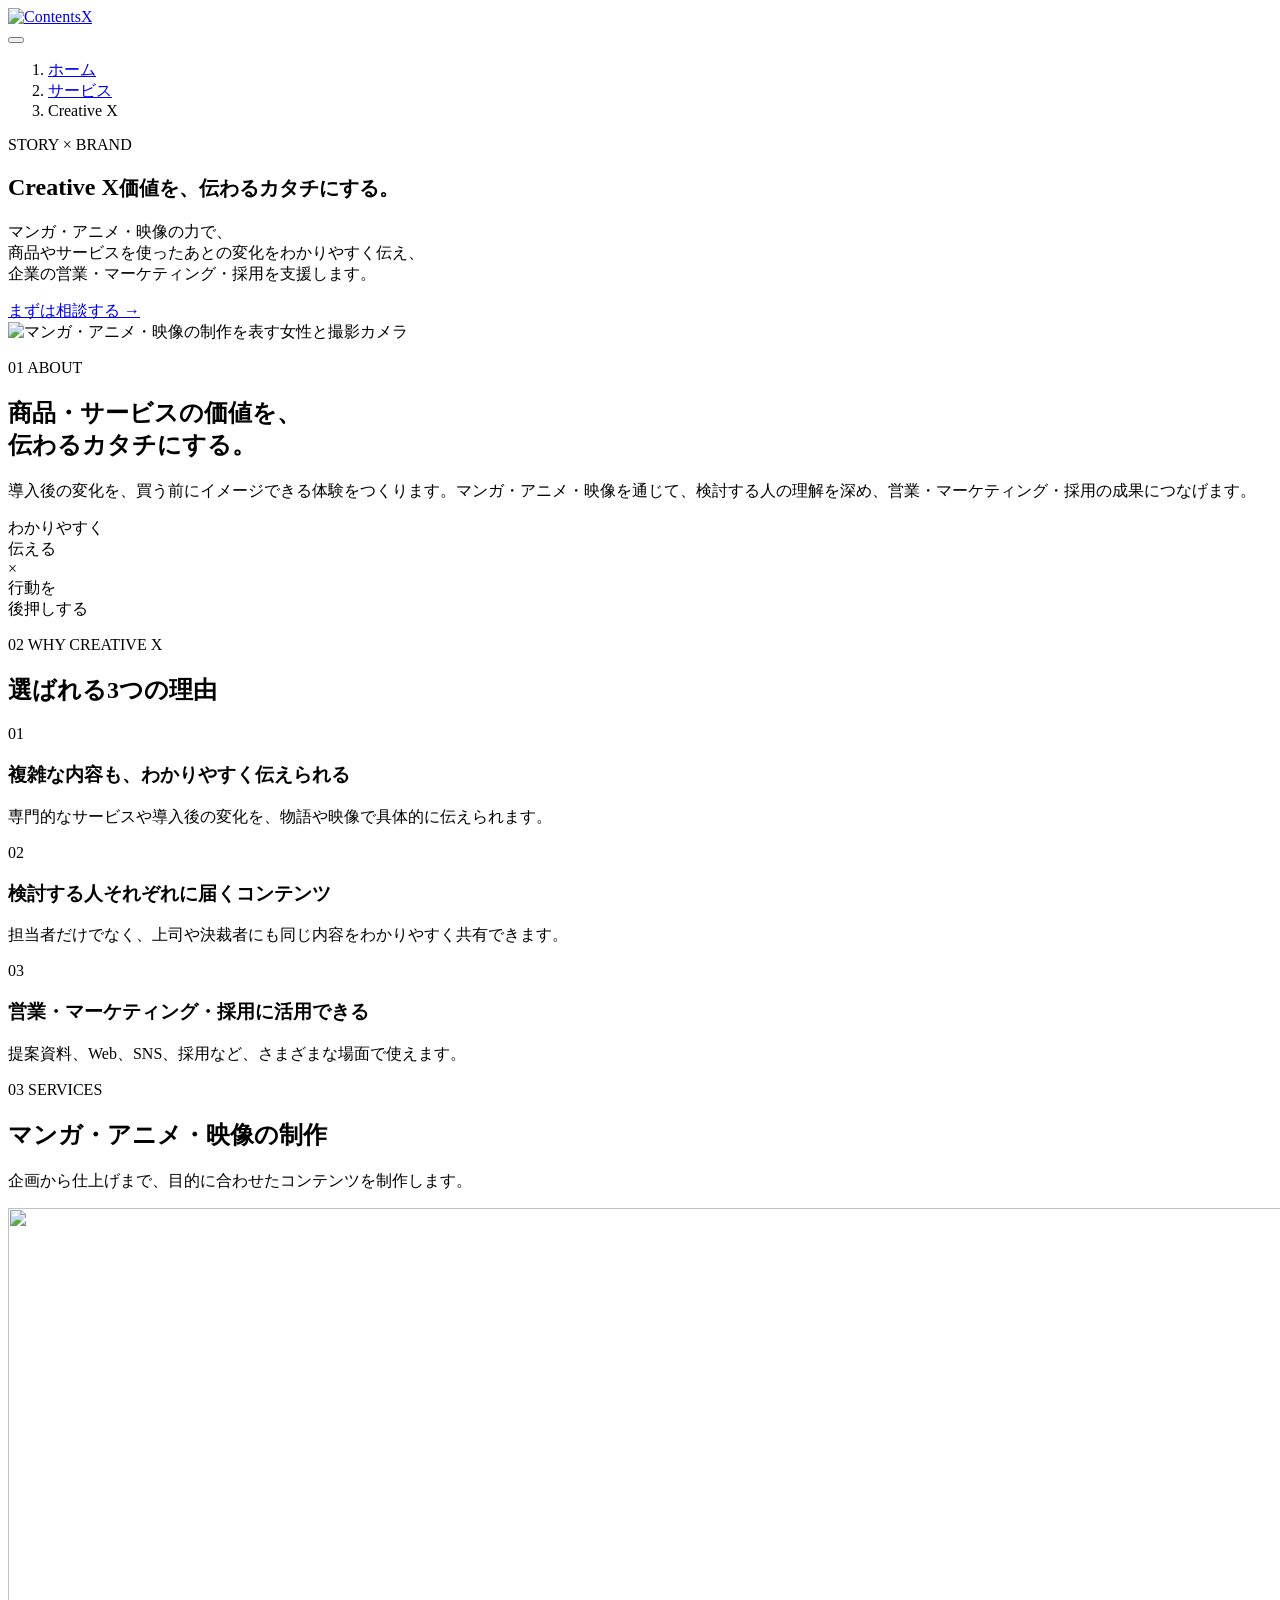
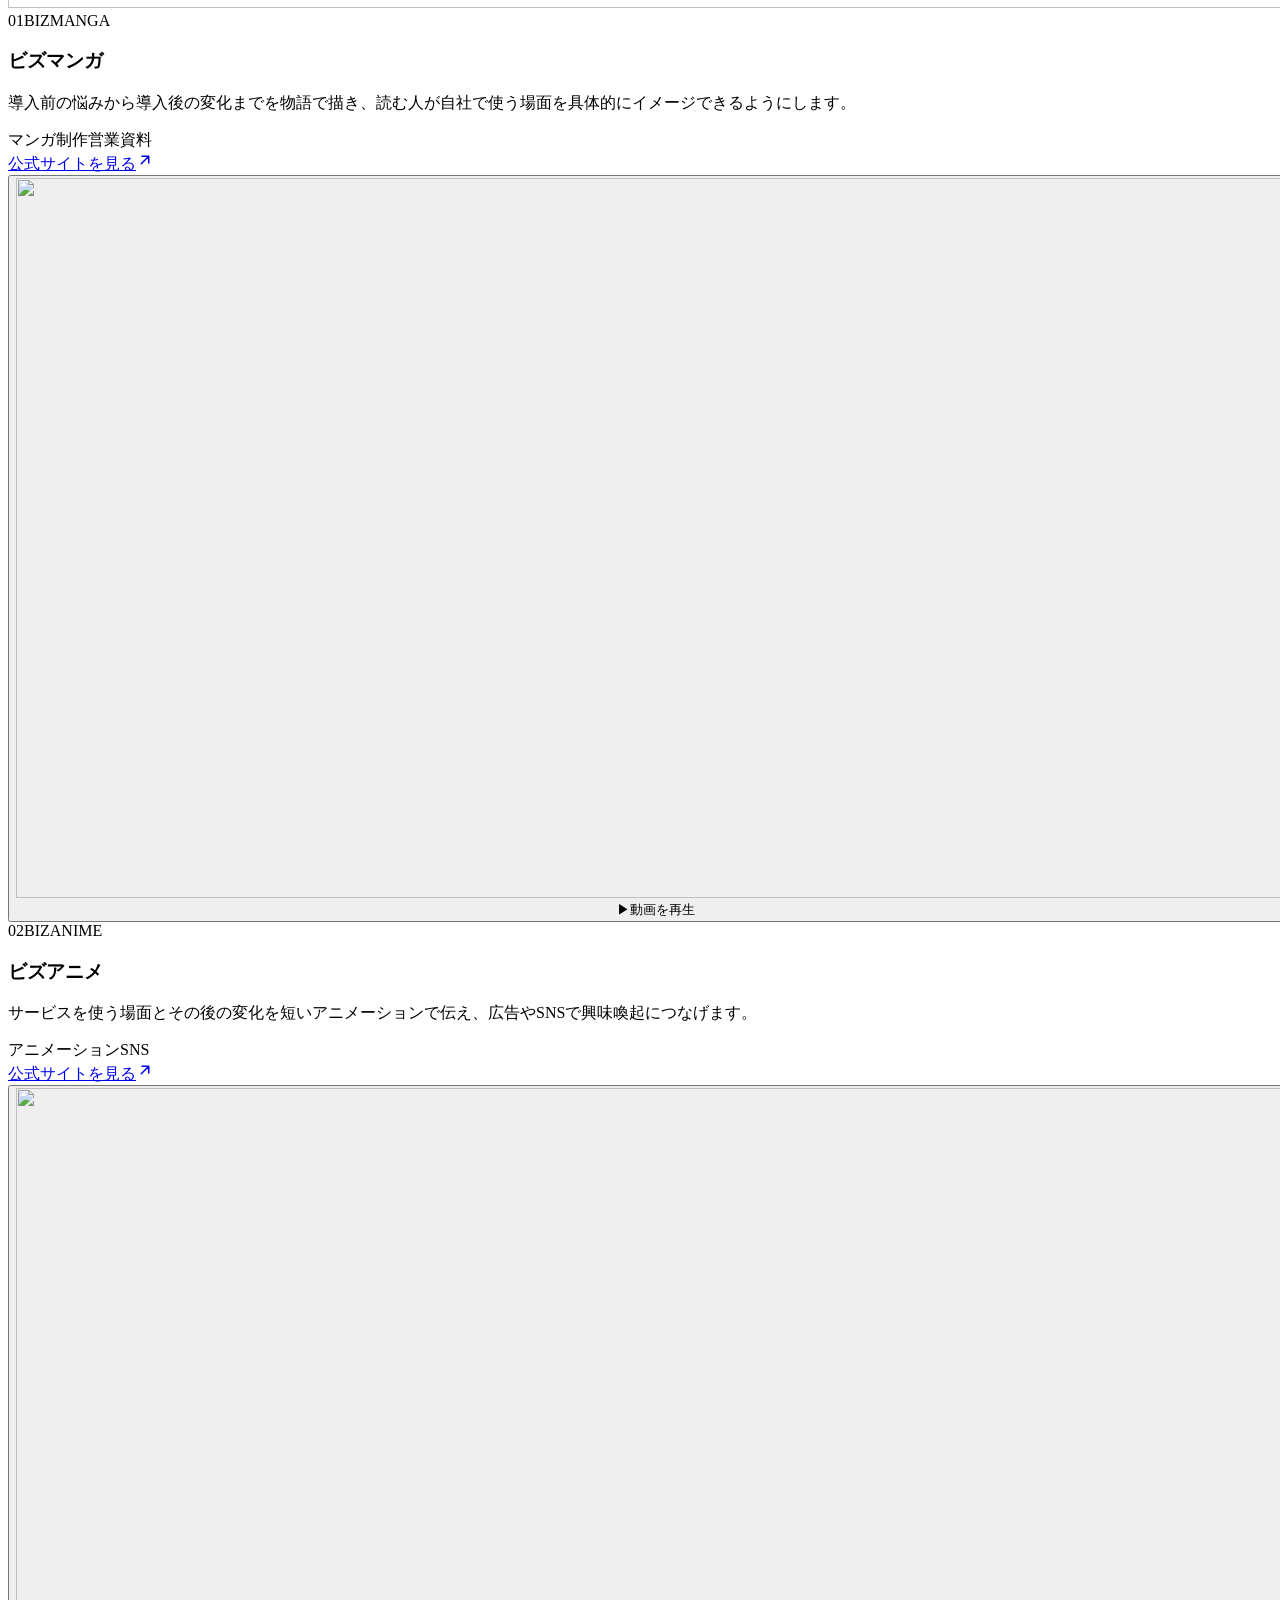
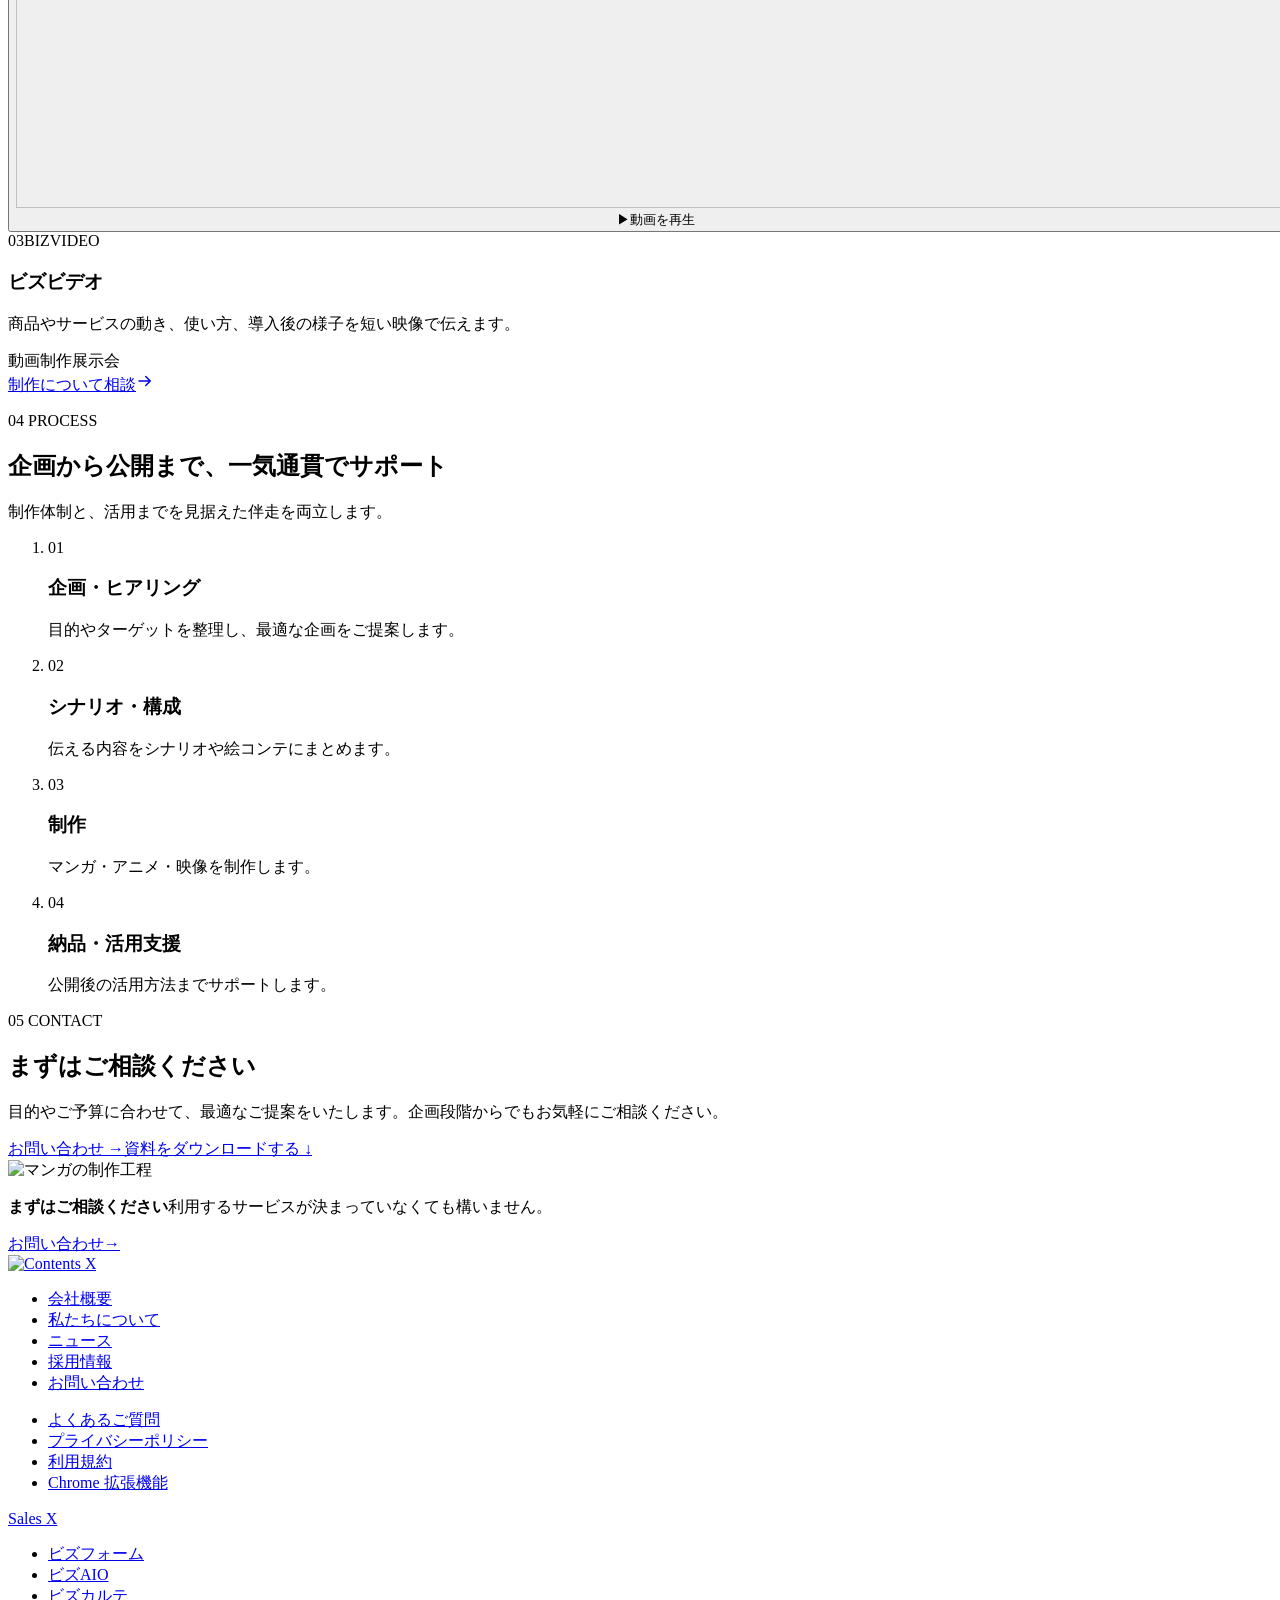
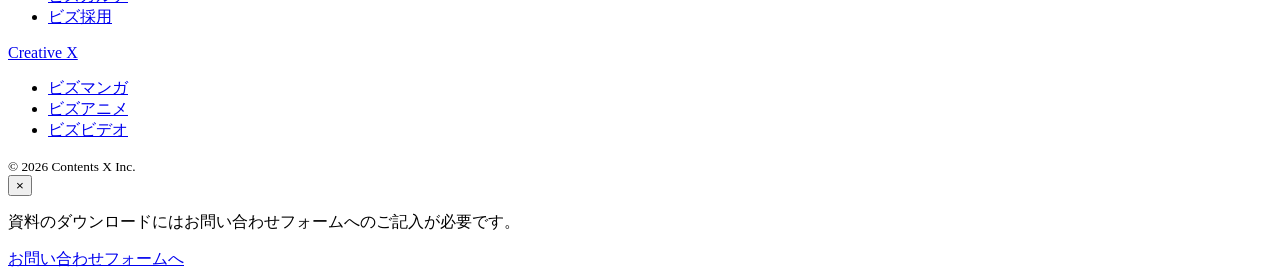
==== services/creative-x/index.html @ f7763008 "feat: トップのヒーロー動画・Creative X のマンガ・サービスページの動画を WordPress の枠から選べるようにする - トップのヒーロー（js/home-hero.js）: 「サイ" ====
<!DOCTYPE html>
<!-- Generated by tools/build-services.py; edit data/services.json -->
<html lang="ja">
<head>
  <meta charset="UTF-8">
  <meta name="viewport" content="width=device-width, initial-scale=1.0">
  <meta name="referrer" content="strict-origin-when-cross-origin">
  <meta http-equiv="Content-Security-Policy" content="default-src 'self' https: data: blob:; script-src 'self' 'unsafe-inline' https://www.googletagmanager.com https://*.clarity.ms; style-src 'self' 'unsafe-inline' https://fonts.googleapis.com https://fonts.gstatic.com; img-src 'self' https: data:; font-src 'self' https://fonts.gstatic.com data:; connect-src 'self' https:; frame-src https:; media-src 'self' https://cms.contentsx.jp; object-src 'none'; base-uri 'self'">
  <script async src="https://www.googletagmanager.com/gtag/js?id=G-B000C4JCCX"></script>
  <script>
    window.dataLayer = window.dataLayer || [];
    function gtag(){dataLayer.push(arguments);}
    gtag('js', new Date());
    gtag('config', 'G-B000C4JCCX');
    gtag('config', 'AW-18108125426');
  </script>
  <script>
    (function(c,l,a,r,i,t,y){c[a]=c[a]||function(){(c[a].q=c[a].q||[]).push(arguments)};t=l.createElement(r);t.async=1;t.src="https://www.clarity.ms/tag/"+i;y=l.getElementsByTagName(r)[0];y.parentNode.insertBefore(t,y);})(window, document, "clarity", "script", "wd1694xs70");
  </script>
  <base href="/">
  <title>Creative X｜Contents X</title>
  <meta name="description" content="Creative X。マンガ・アニメ・映像で、商品やサービスの価値を伝えます。">
  <link rel="canonical" href="https://contentsx.jp/services/creative-x/">
  <meta property="og:type" content="website">
  <meta property="og:site_name" content="ContentsX">
  <meta property="og:locale" content="ja_JP">
  <meta property="og:title" content="Creative X｜Contents X">
  <meta property="og:description" content="Creative X。マンガ・アニメ・映像で、商品やサービスの価値を伝えます。">
  <meta property="og:url" content="https://contentsx.jp/services/creative-x/">
  <meta property="og:image" content="https://contentsx.jp/material/images/og/og-index.webp">
  <meta name="twitter:card" content="summary_large_image">
  <link rel="preconnect" href="https://fonts.googleapis.com">
  <link rel="preconnect" href="https://fonts.gstatic.com" crossorigin>
  <link href="https://fonts.googleapis.com/css2?family=Inter:wght@500;600;700;800&family=Noto+Sans+JP:wght@400;500;700;900&display=swap" rel="stylesheet">
  <link rel="stylesheet" href="/css/style.css">
  <link rel="stylesheet" href="/css/brand-system-2026.css">
  <link rel="stylesheet" href="/css/web-system-tokens.css">
  <link rel="stylesheet" href="/css/web-system.css">
  <link rel="stylesheet" href="/css/feature-card.css">
  <link rel="stylesheet" href="/css/service-landing-2026.css">
  <link rel="stylesheet" href="/css/service-directory-2026.css">
  <link rel="stylesheet" href="/css/dl-modal.css">
  <script type="application/ld+json">{"@context":"https://schema.org","@type":"BreadcrumbList","itemListElement":[{"@type":"ListItem","position":1,"name":"ホーム","item":"https://contentsx.jp/"},{"@type":"ListItem","position":2,"name":"サービス","item":"https://contentsx.jp/services/"},{"@type":"ListItem","position":3,"name":"Creative X","item":"https://contentsx.jp/services/creative-x/"}]}</script>
  <link rel="stylesheet" href="/css/site-footer.css">
</head>
<body class="cxs-services" data-theme="neutral">
<header class="header" id="header">
    <div class="header-inner">
      <a href="./" class="logo">
        <img width="1022" height="192" src="/material/images/logo/ContentsX.webp" alt="ContentsX" class="logo-img">
      </a>
      <nav class="nav" id="nav"><!-- nav.js が生成 --></nav>
      <div class="header-right">
        <!-- 言語ボタンは nav.js が自動生成 -->
        <button class="hamburger" id="hamburger" aria-label="メニュー">
          <span></span><span></span><span></span>
        </button>
      </div>
    </div>
  </header>
<main class="cxs-page" id="main">
<div class="cxg cxg--creative">
  <section class="cxg-hero" aria-labelledby="cxg-title">
    <div class="cxs-container">
      <nav class="cxs-breadcrumbs" aria-label="パンくずリスト"><ol><li><a href="/">ホーム</a></li><li><a href="/services/">サービス</a></li><li aria-current="page">Creative X</li></ol></nav>
      <div class="cxg-hero__inner">
        <div class="cxg-hero__copy"><p class="cxg-kicker">STORY × BRAND</p><h1 id="cxg-title"><span>Creative X</span><small>価値を、伝わるカタチにする。</small></h1><p>マンガ・アニメ・映像の力で、<br>商品やサービスを使ったあとの変化をわかりやすく伝え、<br>企業の営業・マーケティング・採用を支援します。</p><a class="cxg-button" href="/contact">まずは相談する <span aria-hidden="true">→</span></a></div>
        <div class="cxg-hero__image cxg-hero__image--creative"><img src="/material/service-2026/creative-hero-v2.webp" alt="マンガ・アニメ・映像の制作を表す女性と撮影カメラ" width="1536" height="1024" fetchpriority="high"></div>
      </div>
    </div>
  </section>
  <section class="cxg-section cxg-about" aria-labelledby="cxg-about">
    <div class="cxs-container cxg-about__grid"><div><p class="cxg-index">01 <span>ABOUT</span></p><h2 id="cxg-about">商品・サービスの価値を、<br>伝わるカタチにする。</h2><p>導入後の変化を、買う前にイメージできる体験をつくります。マンガ・アニメ・映像を通じて、検討する人の理解を深め、営業・マーケティング・採用の成果につなげます。</p></div><div class="cxg-about__diagram"><div>わかりやすく<br>伝える</div><span aria-hidden="true">×</span><div>行動を<br>後押しする</div></div></div>
  </section>
  <section class="cxg-section cxg-section--tint" aria-labelledby="cxg-reasons">
    <div class="cxs-container"><p class="cxg-index">02 <span>WHY CREATIVE X</span></p><h2 id="cxg-reasons">選ばれる3つの理由</h2><div class="cxg-reasons"><article><span aria-hidden="true">01</span><h3>複雑な内容も、わかりやすく伝えられる</h3><p>専門的なサービスや導入後の変化を、物語や映像で具体的に伝えられます。</p></article><article><span aria-hidden="true">02</span><h3>検討する人それぞれに届くコンテンツ</h3><p>担当者だけでなく、上司や決裁者にも同じ内容をわかりやすく共有できます。</p></article><article><span aria-hidden="true">03</span><h3>営業・マーケティング・採用に活用できる</h3><p>提案資料、Web、SNS、採用など、さまざまな場面で使えます。</p></article></div></div>
  </section>
  <section class="cxg-section" aria-labelledby="cxg-three"><div class="cxs-container"><p class="cxg-index">03 <span>SERVICES</span></p><div class="cxg-heading"><h2 id="cxg-three">マンガ・アニメ・映像の制作</h2><p>企画から仕上げまで、目的に合わせたコンテンツを制作します。</p></div><div class="cxg-overview-grid cxg-overview-grid--three"><article class="cx-feature-card cx-feature-card--wide cx-feature-card--creative cx-ui-card cxg-service-card cxg-service-card--bizmanga">
  <div class="cx-feature-card__media"><img src="/material/service-2026/manga-justice-cover.webp" alt="" width="1407" height="2000" loading="lazy"><span class="cx-feature-card__no" aria-hidden="true"><span class="cx-feature-card__num">01</span><span class="cx-feature-card__label">BIZMANGA</span></span></div>
  <div class="cx-feature-card__body">
    <div class="cx-feature-card__row"><div class="cx-feature-card__text"><h3 class="cx-feature-card__title">ビズマンガ</h3><p class="cx-feature-card__desc">導入前の悩みから導入後の変化までを物語で描き、読む人が自社で使う場面を具体的にイメージできるようにします。</p></div></div>
    <div class="cx-feature-card__types"><span>マンガ制作</span><span>営業資料</span></div>
    <a class="cx-feature-card__more" href="https://bizmanga.contentsx.jp/"><span>公式サイトを見る</span><svg viewBox="0 0 24 24" width="18" height="18" aria-hidden="true" focusable="false"><path d="M7 17L17 7M8 7h9v9" fill="none" stroke="currentColor" stroke-width="2" stroke-linecap="round" stroke-linejoin="round"/></svg></a>
  </div>
</article>
<article class="cx-feature-card cx-feature-card--wide cx-feature-card--creative cx-ui-card cxg-service-card cxg-service-card--bizanime">
  <div class="cx-feature-card__media"><button class="cxg-video-play" type="button" data-wp-slot="cx-services-bizanime" data-wp-label="ビズアニメ制作事例" data-video-src="/material/service-2026/bizanime-ieye.mp4" data-caption-src="/material/service-2026/bizanime-ieye.ja.vtt" aria-label="ビズアニメ制作事例「I eye」を音声付きで再生"><img src="/material/service-2026/bizanime-ieye.jpg" alt="" width="1280" height="720" loading="lazy"><span class="cxg-video-play__icon" aria-hidden="true">▶</span><span class="cxg-video-play__caption" aria-hidden="true">動画を再生</span></button><span class="cx-feature-card__no" aria-hidden="true"><span class="cx-feature-card__num">02</span><span class="cx-feature-card__label">BIZANIME</span></span></div>
  <div class="cx-feature-card__body">
    <div class="cx-feature-card__row"><div class="cx-feature-card__text"><h3 class="cx-feature-card__title">ビズアニメ</h3><p class="cx-feature-card__desc">サービスを使う場面とその後の変化を短いアニメーションで伝え、広告やSNSで興味喚起につなげます。</p></div></div>
    <div class="cx-feature-card__types"><span>アニメーション</span><span>SNS</span></div>
    <a class="cx-feature-card__more" href="https://bizmanga.contentsx.jp/bizanime"><span>公式サイトを見る</span><svg viewBox="0 0 24 24" width="18" height="18" aria-hidden="true" focusable="false"><path d="M7 17L17 7M8 7h9v9" fill="none" stroke="currentColor" stroke-width="2" stroke-linecap="round" stroke-linejoin="round"/></svg></a>
  </div>
</article>
<article class="cx-feature-card cx-feature-card--wide cx-feature-card--creative cx-ui-card cxg-service-card cxg-service-card--bizvideo">
  <div class="cx-feature-card__media"><button class="cxg-video-play" type="button" data-wp-slot="cx-services-bizvideo" data-wp-label="ビズビデオ制作事例" data-video-src="/material/service-2026/bizvideo-memory-town.mp4" data-caption-src="/material/service-2026/bizvideo-memory-town.ja.vtt" aria-label="ビズビデオ制作事例「私を置いて、記憶だけ残った街」を音声付きで再生"><img src="/material/service-2026/bizvideo-memory-town.jpg" alt="" width="1280" height="720" loading="lazy"><span class="cxg-video-play__icon" aria-hidden="true">▶</span><span class="cxg-video-play__caption" aria-hidden="true">動画を再生</span></button><span class="cx-feature-card__no" aria-hidden="true"><span class="cx-feature-card__num">03</span><span class="cx-feature-card__label">BIZVIDEO</span></span></div>
  <div class="cx-feature-card__body">
    <div class="cx-feature-card__row"><div class="cx-feature-card__text"><h3 class="cx-feature-card__title">ビズビデオ</h3><p class="cx-feature-card__desc">商品やサービスの動き、使い方、導入後の様子を短い映像で伝えます。</p></div></div>
    <div class="cx-feature-card__types"><span>動画制作</span><span>展示会</span></div>
    <a class="cx-feature-card__more" href="/contact"><span>制作について相談</span><svg viewBox="0 0 24 24" width="18" height="18" aria-hidden="true" focusable="false"><path d="M4 12h15M13 6l6 6-6 6" fill="none" stroke="currentColor" stroke-width="2" stroke-linecap="round" stroke-linejoin="round"/></svg></a>
  </div>
</article></div></div></section>
  <section class="cxg-section cxg-section--tint" aria-labelledby="cxg-flow"><div class="cxs-container"><p class="cxg-index">04 <span>PROCESS</span></p><div class="cxg-heading"><h2 id="cxg-flow">企画から公開まで、一気通貫でサポート</h2><p>制作体制と、活用までを見据えた伴走を両立します。</p></div><ol class="cxg-process"><li><span>01</span><h3>企画・ヒアリング</h3><p>目的やターゲットを整理し、最適な企画をご提案します。</p></li><li><span>02</span><h3>シナリオ・構成</h3><p>伝える内容をシナリオや絵コンテにまとめます。</p></li><li><span>03</span><h3>制作</h3><p>マンガ・アニメ・映像を制作します。</p></li><li><span>04</span><h3>納品・活用支援</h3><p>公開後の活用方法までサポートします。</p></li></ol></div></section>
  <section class="cxg-section cxg-contact" data-cx-page-cta aria-labelledby="cxg-contact"><div class="cxs-container cxg-contact__inner"><div><p class="cxg-index">05 <span>CONTACT</span></p><h2 id="cxg-contact">まずはご相談ください</h2><p>目的やご予算に合わせて、最適なご提案をいたします。企画段階からでもお気軽にご相談ください。</p><div class="cxg-contact__actions"><a class="cxg-button" href="/contact">お問い合わせ <span aria-hidden="true">→</span></a><a class="cxg-button cxg-button--outline js-dl-trigger" href="/contact">資料をダウンロードする <span aria-hidden="true">↓</span></a></div></div><img src="/material/service-2026/creative-process.jpg" alt="マンガの制作工程" width="1944" height="809" loading="lazy"></div></section>
</div>

</main>
<footer class="cx-footer">
    <div class="cx-footer__inner">
      <div class="cx-footer__contact">
        <p class="cx-footer__contact-text"><strong data-ja="まずはご相談ください" data-en="Let's talk">まずはご相談ください</strong><span data-ja="利用するサービスが決まっていなくても構いません。" data-en="You do not need to choose a service first.">利用するサービスが決まっていなくても構いません。</span></p>
        <a class="cx-footer__contact-link" href="/contact"><span data-ja="お問い合わせ" data-en="Contact us">お問い合わせ</span><span class="cx-footer__contact-arrow" aria-hidden="true">→</span></a>
      </div>
      <div class="cx-footer__main">
        <div class="cx-footer__brand">
          <a href="/" class="cx-footer__logo" aria-label="Contents X ホーム"><img src="/material/images/logo/ContentsX.webp" width="1022" height="192" alt="Contents X" loading="lazy" decoding="async"></a>
          <nav class="cx-footer__nav" aria-label="フッターナビゲーション">
            <ul class="cx-footer__links">
              <li><a href="/company" data-ja="会社概要" data-en="Company">会社概要</a></li>
              <li><a href="/about" data-ja="私たちについて" data-en="About Us">私たちについて</a></li>
              <li><a href="/news" data-ja="ニュース" data-en="News">ニュース</a></li>
              <li><a href="/recruit" data-ja="採用情報" data-en="Recruit">採用情報</a></li>
              <li><a href="/contact" data-ja="お問い合わせ" data-en="Contact">お問い合わせ</a></li>
            </ul>
            <ul class="cx-footer__links cx-footer__links--sub">
              <li><a href="/faq" data-ja="よくあるご質問" data-en="FAQ">よくあるご質問</a></li>
              <li><a href="/privacy" data-ja="プライバシーポリシー" data-en="Privacy Policy">プライバシーポリシー</a></li>
              <li><a href="/terms" data-ja="利用規約" data-en="Terms">利用規約</a></li>
              <li><a href="/extensions/" data-ja="Chrome 拡張機能" data-en="Chrome Extensions">Chrome 拡張機能</a></li>
            </ul>
          </nav>
        </div>
        <nav class="cx-footer__services" aria-label="サービス">
          <div class="cx-footer__group">
            <a href="/services/sales-x/" class="cx-footer__group-title">Sales X</a>
            <ul>
              <li><a href="https://bizform.contentsx.jp/" class="is-external" target="_blank" rel="noopener" data-ja="ビズフォーム" data-en="BizForm">ビズフォーム</a></li>
              <li><a href="/services/#bizaio" data-ja="ビズAIO" data-en="BizAIO">ビズAIO</a></li>
              <li><a href="/services/#bizkarte" data-ja="ビズカルテ" data-en="BizKarte">ビズカルテ</a></li>
              <li><a href="https://ichioshi.contentsx.jp/service.html" class="is-external" target="_blank" rel="noopener" data-ja="ビズ採用" data-en="BizRecruit">ビズ採用</a></li>
            </ul>
          </div>
          <div class="cx-footer__group">
            <a href="/services/creative-x/" class="cx-footer__group-title">Creative X</a>
            <ul>
              <li><a href="https://bizmanga.contentsx.jp/" class="is-external" target="_blank" rel="noopener" data-ja="ビズマンガ" data-en="BizManga">ビズマンガ</a></li>
              <li><a href="https://bizmanga.contentsx.jp/bizanime" class="is-external" target="_blank" rel="noopener" data-ja="ビズアニメ" data-en="BizAnime">ビズアニメ</a></li>
              <li><a href="/services/#bizvideo" data-ja="ビズビデオ" data-en="BizVideo">ビズビデオ</a></li>
            </ul>
          </div>
        </nav>
      </div>
      <small class="cx-footer__copy">&copy; 2026 Contents X Inc.</small>
    </div>
  </footer>
<div class="dl-modal-overlay" id="dlModal">
  <div class="dl-modal">
    <button class="dl-modal-close" id="dlModalClose" aria-label="閉じる">&times;</button>
    <p class="dl-modal-text">資料のダウンロードにはお問い合わせフォームへのご記入が必要です。</p>
    <a href="/contact" class="dl-modal-btn">お問い合わせフォームへ</a>
  </div>
</div>
<script src="/js/i18n.js" defer></script>
<script src="/js/nav.js" defer></script>
<script src="/js/tracking.js" defer></script>
<script src="/js/dl-modal.js" defer></script>
<script src="/js/wp-config.js" defer></script>
<script src="/js/service-media.js" defer></script>
<script src="/js/sitewide-motion.js" defer></script>
</body>
</html>
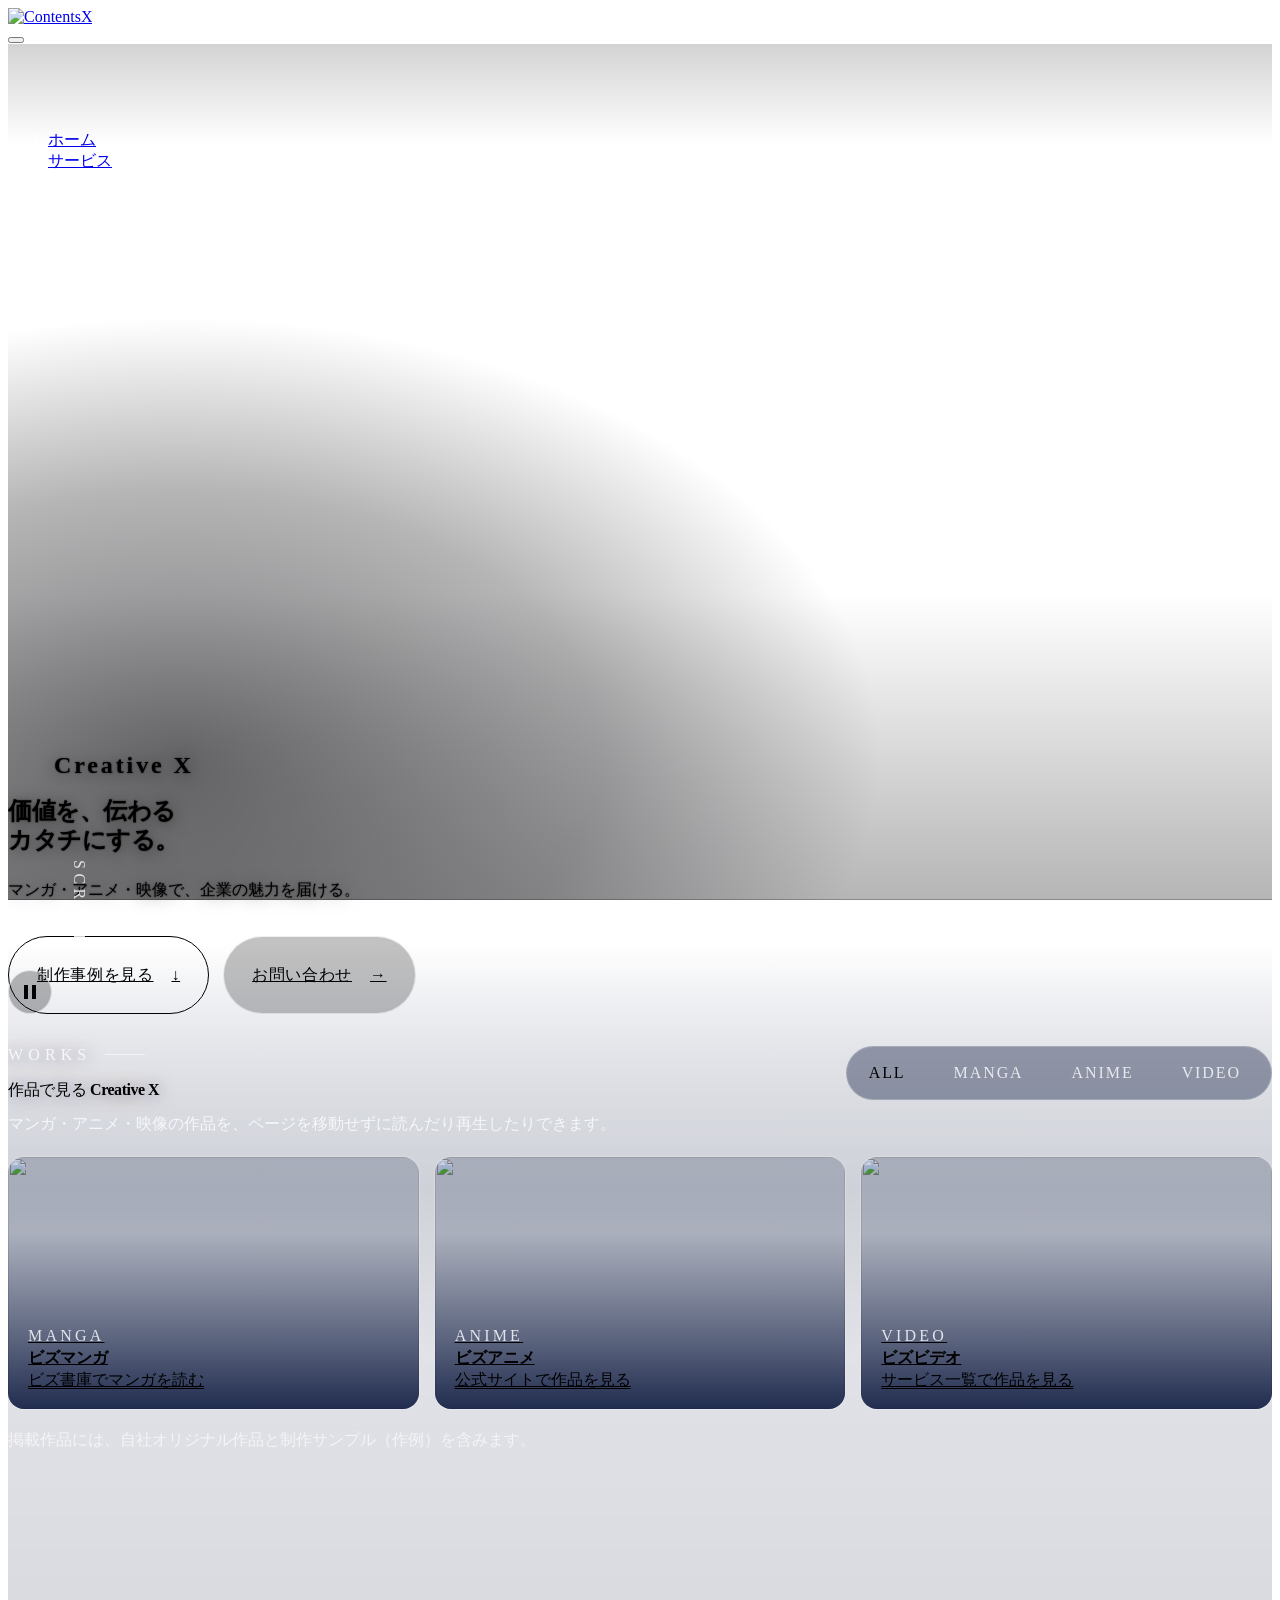
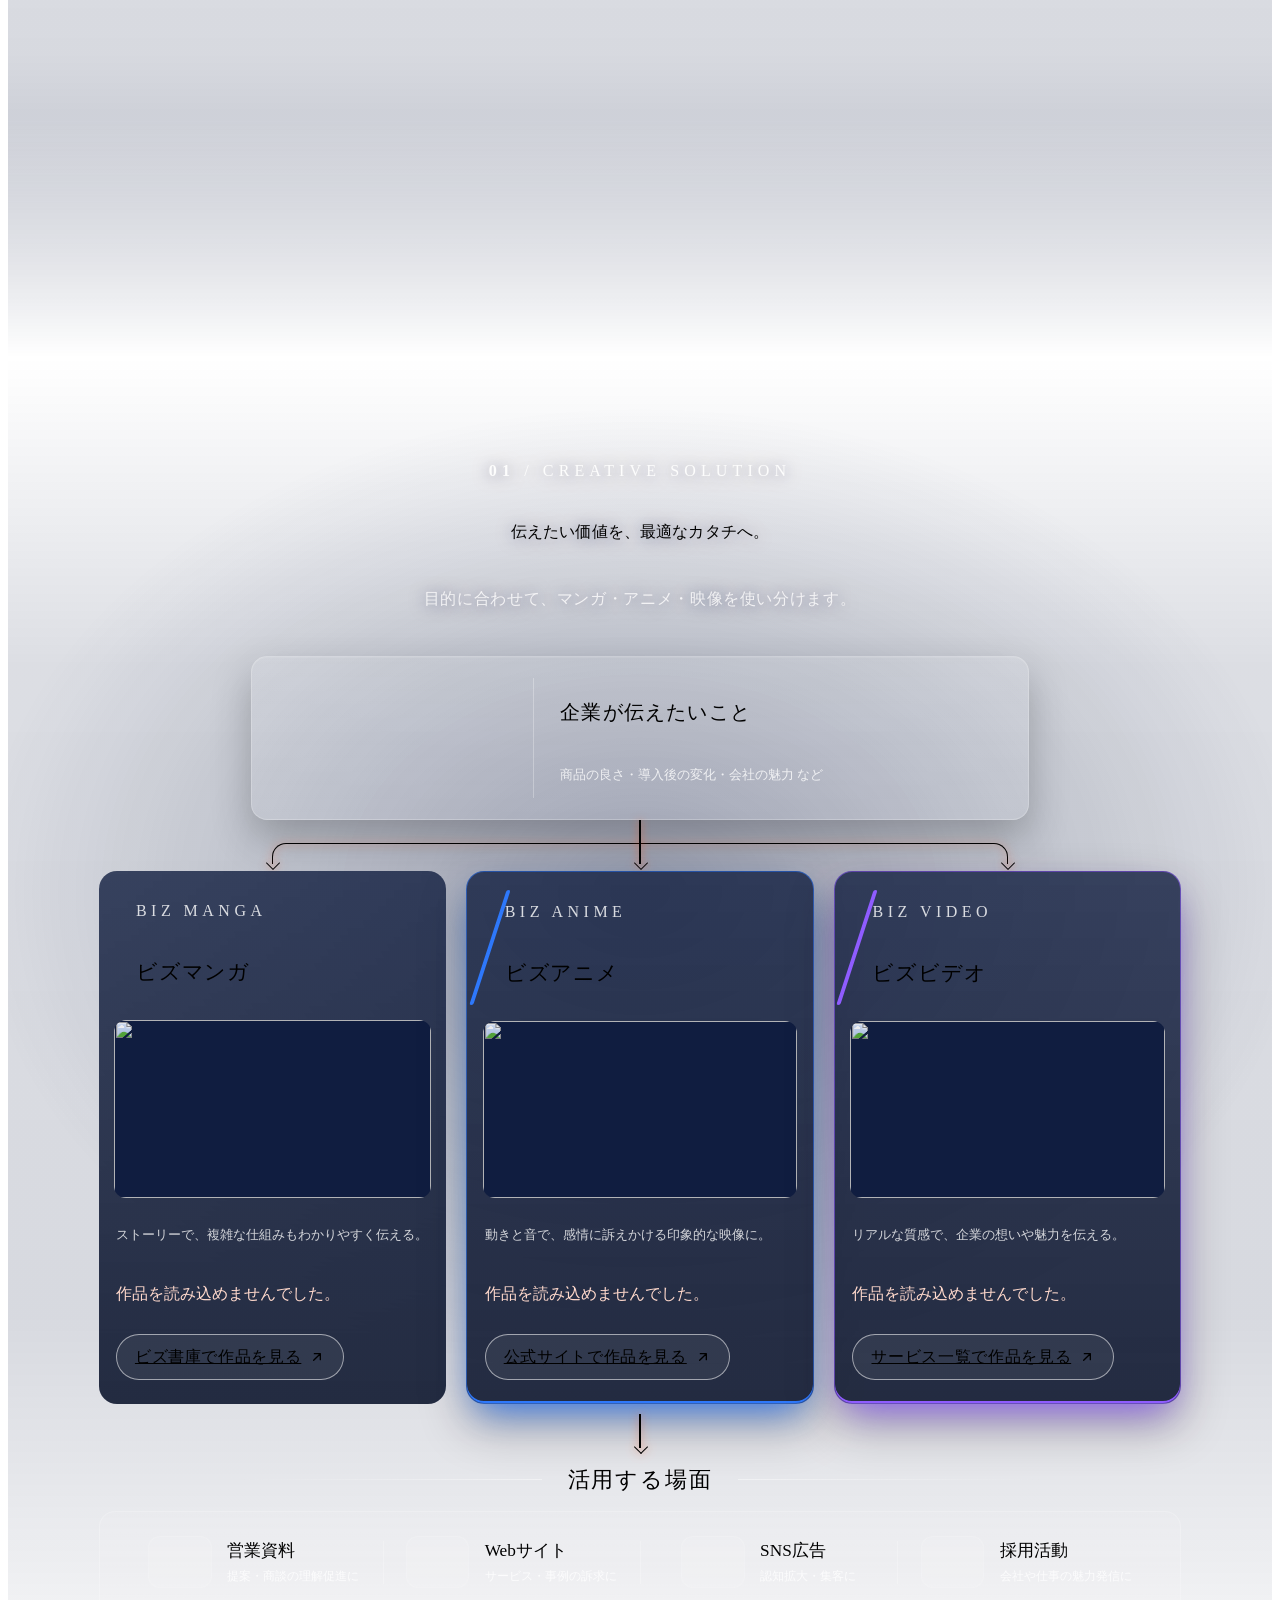
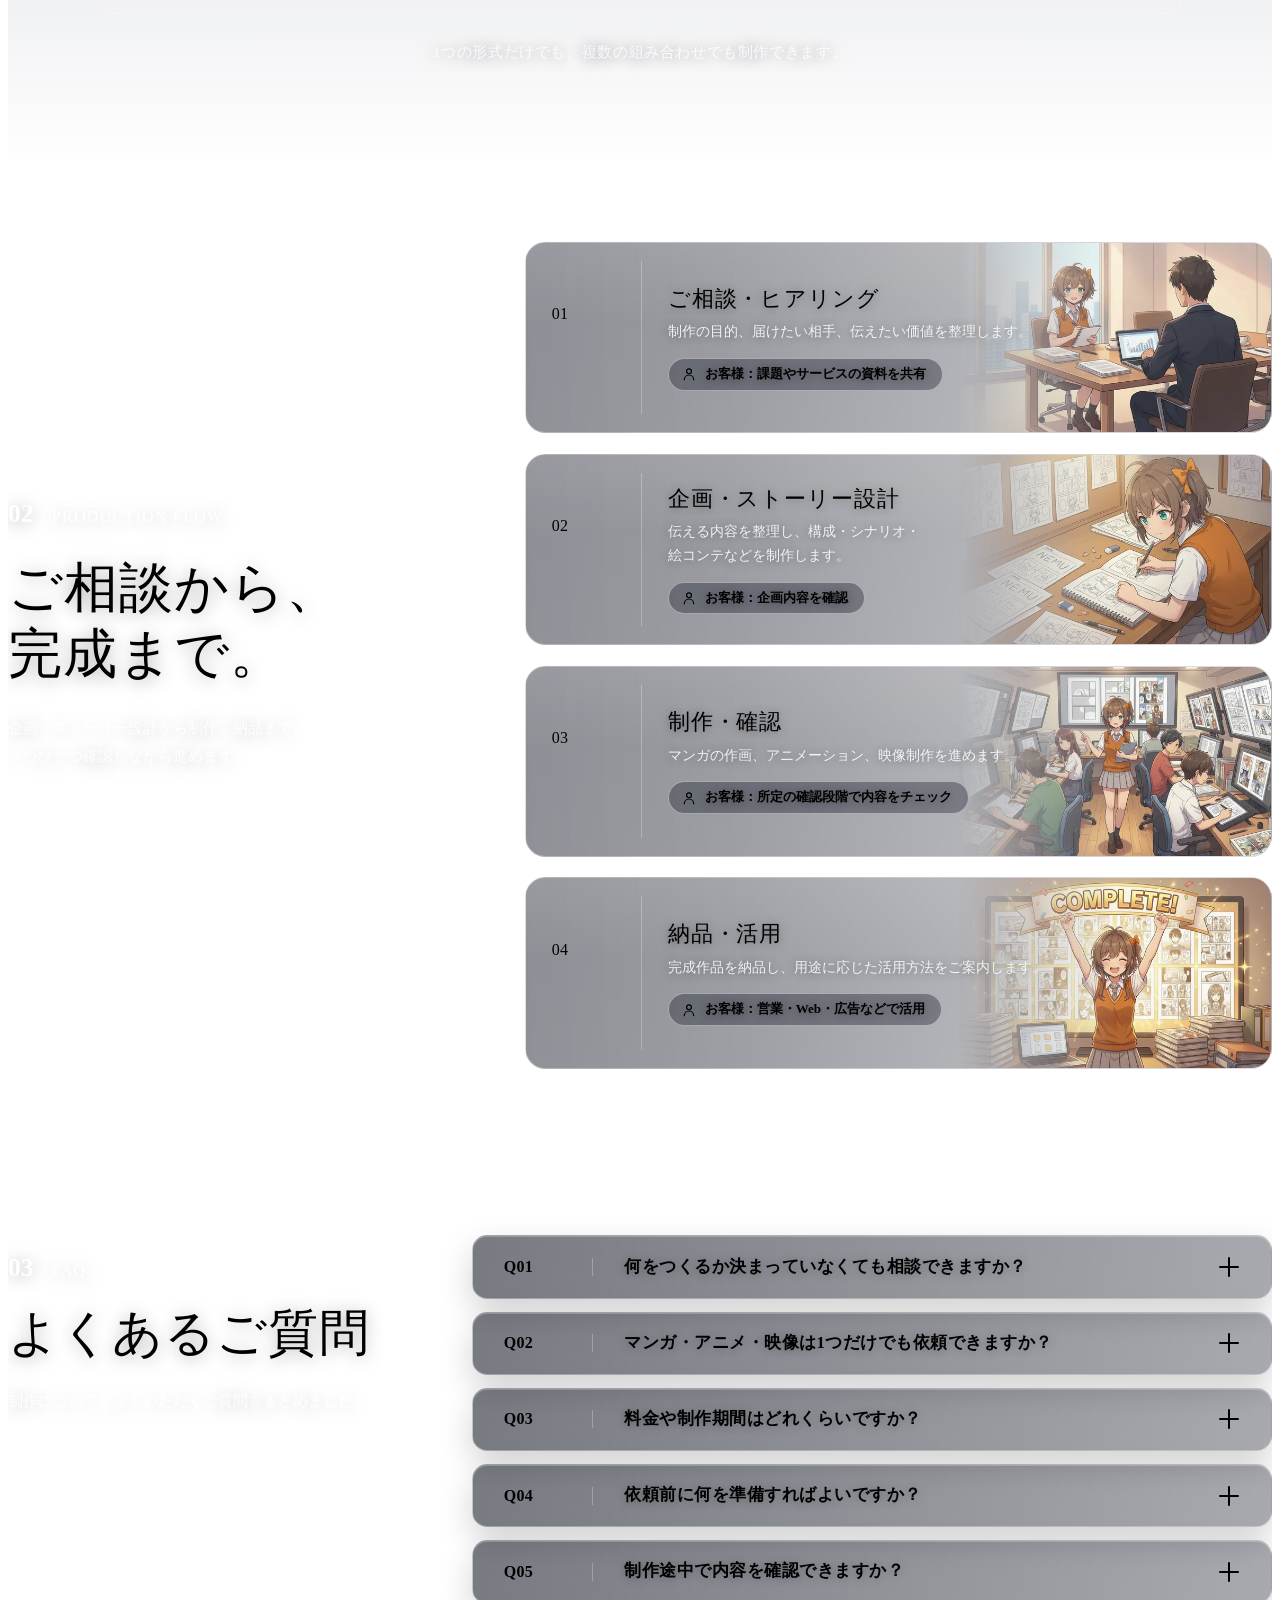
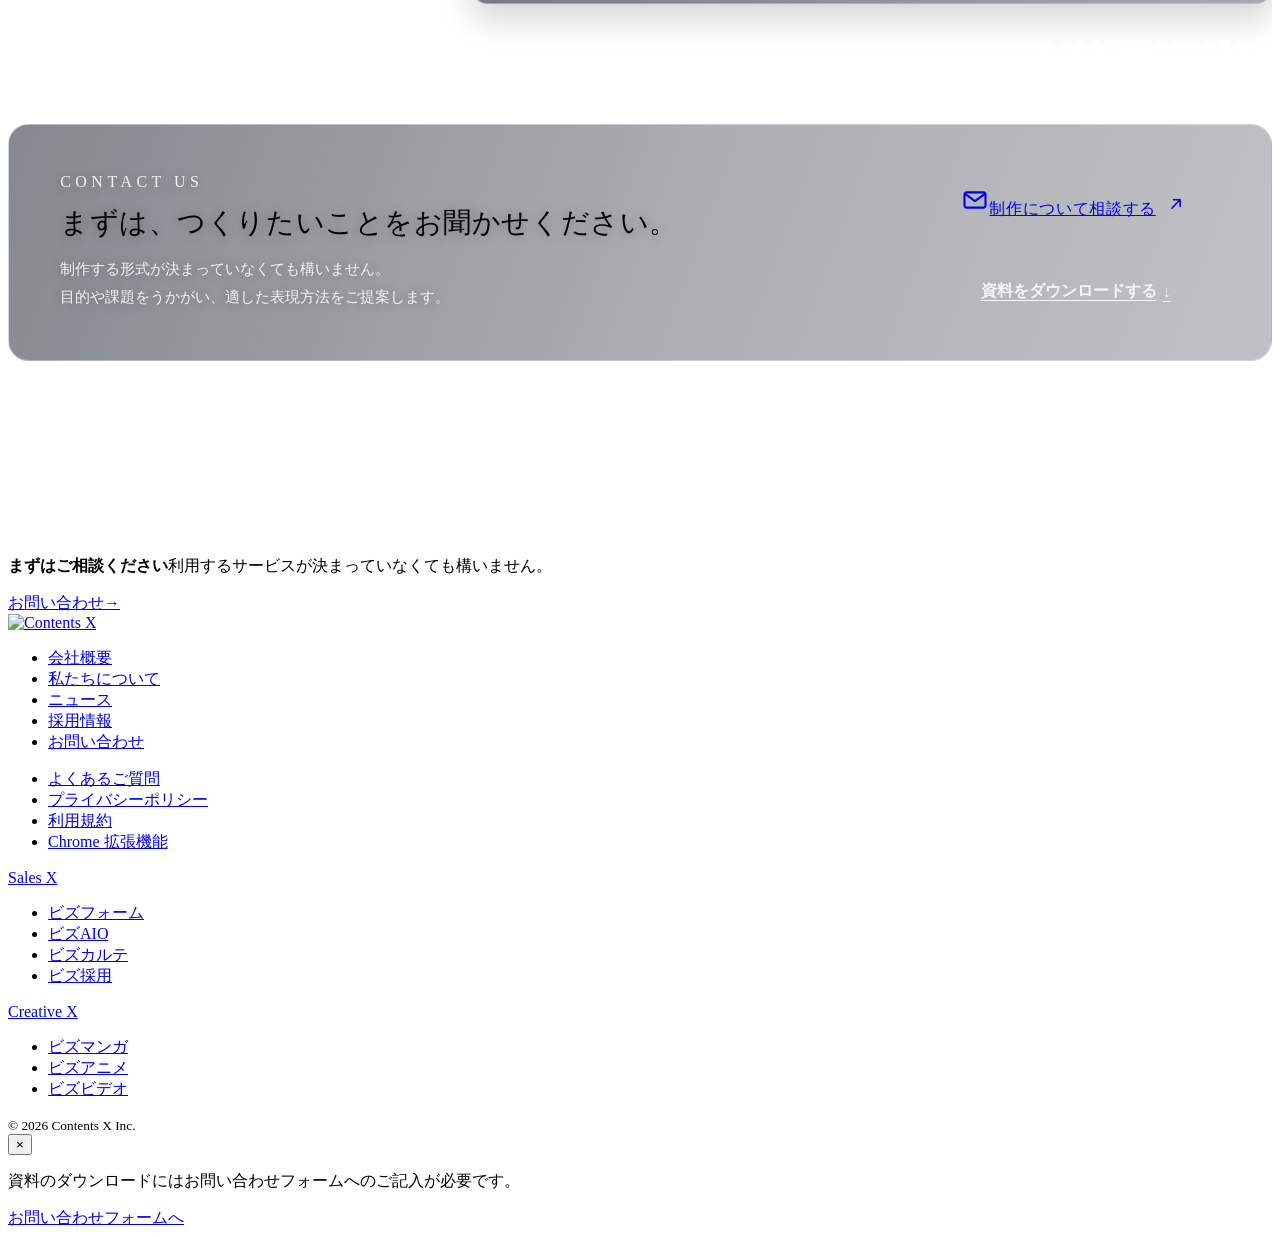
==== commit 3cc30764: "feat: Creative X 紹介ページをリニューアル（HERO・WORKS・作品ビューア・3Dスマホ・PRODUCTION FLOW・FAQ / CONTACT・WordPress の掲載枠） " ====
--- a/services/creative-x/index.html
+++ b/services/creative-x/index.html
@@ -40,6 +40,15 @@
   <link rel="stylesheet" href="/css/service-landing-2026.css">
   <link rel="stylesheet" href="/css/service-directory-2026.css">
   <link rel="stylesheet" href="/css/dl-modal.css">
+  <link rel="stylesheet" href="/css/home-creative-x.css">
+  <link rel="stylesheet" href="/css/cx-works.css">
+  <link rel="stylesheet" href="/css/cx-manga-book.css">
+  <link rel="stylesheet" href="/css/service-creative-hero.css">
+  <link rel="stylesheet" href="/css/service-creative-works.css">
+  <link rel="stylesheet" href="/css/service-creative-solution.css">
+  <link rel="stylesheet" href="/css/service-creative-flow.css">
+  <link rel="stylesheet" href="/css/cx-accordion.css">
+  <link rel="stylesheet" href="/css/service-creative-faq.css">
   <script type="application/ld+json">{"@context":"https://schema.org","@type":"BreadcrumbList","itemListElement":[{"@type":"ListItem","position":1,"name":"ホーム","item":"https://contentsx.jp/"},{"@type":"ListItem","position":2,"name":"サービス","item":"https://contentsx.jp/services/"},{"@type":"ListItem","position":3,"name":"Creative X","item":"https://contentsx.jp/services/creative-x/"}]}</script>
   <link rel="stylesheet" href="/css/site-footer.css">
 </head>
@@ -60,47 +69,182 @@
   </header>
 <main class="cxs-page" id="main">
 <div class="cxg cxg--creative">
-  <section class="cxg-hero" aria-labelledby="cxg-title">
+  <!-- One stage, one shared background (.cxg-reel, the HERO picture): HERO and WORKS (no section numbers), then
+       01 CREATIVE SOLUTION, 02 PRODUCTION FLOW and 03 FAQ / CONTACT. Sharp behind the HERO, a clear blur behind the
+       rest (2026-11 integration); the stage fades into the footer. -->
+  <div class="cxg-stage" data-cxg-stage>
+    <div class="cxg-reel" data-cxg-reel data-wp-type="creative_hero" data-sources="[]" aria-hidden="true">
+      <div class="cxg-reel__frame"><img class="cxg-reel__poster" src="https://i.ytimg.com/vi/zKvRR8xT_zY/maxres1.jpg" alt="" width="1280" height="720" fetchpriority="high" decoding="async"><video class="cxg-reel__video" muted loop playsinline preload="none" disablepictureinpicture disableremoteplayback tabindex="-1"></video></div>
+      <div class="cxg-reel__shade"></div><div class="cxg-reel__veil"></div>
+    </div>
+    <section class="cxg-reel-hero" aria-labelledby="cxg-title">
+      <div class="cxs-container cxg-reel-hero__inner">
+        <nav class="cxs-breadcrumbs" aria-label="パンくずリスト"><ol><li><a href="/">ホーム</a></li><li><a href="/services/">サービス</a></li><li aria-current="page">Creative X</li></ol></nav>
+        <div class="cxg-reel-hero__copy cx-image-text--light" data-cxg-reel-copy>
+          <h1 id="cxg-title"><span class="cxg-reel-hero__brand" data-i18n-skip>Creative X</span><span class="cxg-reel-hero__title" data-i18n-html data-ja="価値を、伝わるカタチにする。" data-en="Value, in a form that lands."><span>価値を、</span><span>伝わる</span><span>カタチにする。</span></span></h1>
+          <p class="cxg-reel-hero__lead" data-ja="マンガ・アニメ・映像で、企業の魅力を届ける。" data-en="Manga, animation and video that carry what makes your company stand out.">マンガ・アニメ・映像で、企業の魅力を届ける。</p>
+          <div class="cxg-reel-hero__actions">
+            <a class="cxg-reel-hero__button cxg-reel-hero__button--primary" href="/services/creative-x/#works"><span data-ja="制作事例を見る" data-en="See our work">制作事例を見る</span><span aria-hidden="true">↓</span></a>
+            <a class="cxg-reel-hero__button" href="/contact"><span data-ja="お問い合わせ" data-en="Contact us">お問い合わせ</span><span aria-hidden="true">→</span></a>
+          </div>
+        </div>
+        <div class="cxg-reel-hero__tools">
+          <button class="cxg-reel-hero__toggle" type="button" data-cxg-reel-toggle aria-label="背景の動画を一時停止" hidden><span aria-hidden="true"></span></button>
+          <span class="cxg-reel-hero__scroll" aria-hidden="true" data-i18n-skip>SCROLL</span>
+        </div>
+      </div>
+    </section>
+    <!-- WORKS gallery: js/service-creative-works.js / css/service-creative-works.css. Works come from WordPress
+         (/works?site=contentsx = manga, /bizanime-videos = anime and video); without JS or data the three links
+         below stay. Behind the HERO stage (.cxg-stage) the blurred backdrop takes over from the HERO picture
+         through --cxw-handoff (SPEC.md §3.0「Creative X 紹介ページの WORKS」). -->
+    <section class="cxw" id="works" aria-labelledby="cxw-title" data-cxw data-cxw-mix="manga,anime,video">
+      <div class="cxw-backdrop" aria-hidden="true"><img class="cxw-backdrop__img" alt="" decoding="async"><img class="cxw-backdrop__img" alt="" decoding="async"><div class="cxw-backdrop__shade"></div></div>
+      <div class="cxs-container cxw-inner">
+        <div class="cxw-head">
+          <div class="cxw-heading">
+            <p class="cxw-eyebrow" data-i18n-skip>WORKS</p>
+            <h2 id="cxw-title" data-i18n-html data-ja="作品で見る <span>Creative X</span>" data-en="See <span>Creative X</span> at work">作品で見る <span>Creative X</span></h2>
+          </div>
+          <div class="cxw-filters" role="tablist" aria-label="作品の種類" data-cxw-filters hidden>
+            <button type="button" role="tab" id="cxw-tab-all" data-cxw-filter="all" aria-selected="true" aria-controls="cxw-gallery" data-i18n-skip>ALL<span class="cxw-filters__count" aria-hidden="true"></span></button>
+            <button type="button" role="tab" id="cxw-tab-manga" data-cxw-filter="manga" aria-selected="false" aria-controls="cxw-gallery" tabindex="-1" data-i18n-skip>MANGA<span class="cxw-filters__count" aria-hidden="true"></span></button>
+            <button type="button" role="tab" id="cxw-tab-anime" data-cxw-filter="anime" aria-selected="false" aria-controls="cxw-gallery" tabindex="-1" data-i18n-skip>ANIME<span class="cxw-filters__count" aria-hidden="true"></span></button>
+            <button type="button" role="tab" id="cxw-tab-video" data-cxw-filter="video" aria-selected="false" aria-controls="cxw-gallery" tabindex="-1" data-i18n-skip>VIDEO<span class="cxw-filters__count" aria-hidden="true"></span></button>
+          </div>
+        </div>
+        <p class="cxw-lead" data-ja="マンガ・アニメ・映像の作品を、ページを移動せずに読んだり再生したりできます。" data-en="Read and watch our manga, animation and video work without leaving this page.">マンガ・アニメ・映像の作品を、ページを移動せずに読んだり再生したりできます。</p>
+        <div class="cxw-gallery" id="cxw-gallery" data-cxw-gallery>
+          <ul class="cxw-fallback" data-cxw-fallback>
+            <li><a href="https://bizmanga.contentsx.jp/biz-library"><img src="/material/home-2026/creative-cards/bizmanga.webp" width="1448" height="1086" alt="" loading="lazy" decoding="async"><span class="cxw-fallback__kind" data-i18n-skip>MANGA</span><strong>ビズマンガ</strong><span data-ja="ビズ書庫でマンガを読む" data-en="Read manga in the BizManga library">ビズ書庫でマンガを読む</span></a></li>
+            <li><a href="https://bizmanga.contentsx.jp/bizanime"><img src="/material/home-2026/creative-cards/bizanime.webp" width="1448" height="1086" alt="" loading="lazy" decoding="async"><span class="cxw-fallback__kind" data-i18n-skip>ANIME</span><strong>ビズアニメ</strong><span data-ja="公式サイトで作品を見る" data-en="See works on the official site">公式サイトで作品を見る</span></a></li>
+            <li><a href="/services/#bizvideo"><img src="/material/home-2026/creative-cards/bizvideo.webp" width="1448" height="1086" alt="" loading="lazy" decoding="async"><span class="cxw-fallback__kind" data-i18n-skip>VIDEO</span><strong>ビズビデオ</strong><span data-ja="サービス一覧で作品を見る" data-en="See works in our service list">サービス一覧で作品を見る</span></a></li>
+          </ul>
+        </div>
+        <p class="cxw-note" data-ja="掲載作品には、自社オリジナル作品と制作サンプル（作例）を含みます。" data-en="Includes our original works and production samples.">掲載作品には、自社オリジナル作品と制作サンプル（作例）を含みます。</p>
+      </div>
+    </section>
+  <!-- 01 CREATIVE SOLUTION (2026-11): one message → three formats → one real work each → where it is used.
+       Cards: tools/build-services.py from data/creative-solution.json (WordPress ids only); the work, its
+       picture and the viewer come from WordPress in js/service-creative-solution.js (shared parts js/cx-works.js).
+       Without JS or data each card links to its service. css/service-creative-solution.css. SPEC.md §3.0 -->
+  <section class="cxcs" id="creative-solution" aria-labelledby="cxcs-title" data-cxcs>
+    <div class="cxcs-backdrop" aria-hidden="true" data-cxcs-backdrop></div>
+    <div class="cxcs-inner">
+      <div class="cxcs-head">
+        <p class="cxcs-index" data-i18n-skip><span>01</span> / CREATIVE SOLUTION</p>
+        <h2 class="cxcs-title" id="cxcs-title" data-i18n-html data-ja="&lt;span&gt;伝えたい価値を、&lt;/span&gt;&lt;span&gt;&lt;em&gt;最適なカタチ&lt;/em&gt;へ。&lt;/span&gt;" data-en="&lt;span&gt;Your value, &lt;/span&gt;&lt;span&gt;in &lt;em&gt;the form that fits&lt;/em&gt;.&lt;/span&gt;"><span>伝えたい価値を、</span><span><em>最適なカタチ</em>へ。</span></h2>
+        <p class="cxcs-lead" data-i18n-html data-ja="&lt;span&gt;目的に合わせて、&lt;/span&gt;&lt;span&gt;マンガ・アニメ・映像を使い分けます。&lt;/span&gt;" data-en="&lt;span&gt;Manga, animation or video, &lt;/span&gt;&lt;span&gt;chosen for what you want to achieve.&lt;/span&gt;"><span>目的に合わせて、</span><span>マンガ・アニメ・映像を使い分けます。</span></p>
+      </div>
+      <div class="cxcs-flow">
+        <div class="cxcs-source">
+          <svg class="cxcs-source__icon" viewBox="0 0 48 48" aria-hidden="true" focusable="false"><path d="M12 43V8.5A2.5 2.5 0 0 1 14.5 6h15A2.5 2.5 0 0 1 32 8.5V43M32 18h4.5a2.5 2.5 0 0 1 2.5 2.5V43M6 43h36M17.5 12h3m3.5 0h3M17.5 18h3m3.5 0h3M17.5 24h3m3.5 0h3M17.5 30h3m3.5 0h3M35 26h0.5M35 32h0.5M19.5 43v-6.5h5V43"/></svg>
+          <div class="cxcs-source__text">
+            <p class="cxcs-source__title" data-ja="企業が伝えたいこと" data-en="What your company wants to say">企業が伝えたいこと</p>
+            <p class="cxcs-source__desc" data-i18n-html data-ja="&lt;span&gt;商品の良さ・&lt;/span&gt;&lt;span&gt;導入後の変化・&lt;/span&gt;&lt;span&gt;会社の魅力 など&lt;/span&gt;" data-en="&lt;span&gt;Product strengths, &lt;/span&gt;&lt;span&gt;life after adoption, &lt;/span&gt;&lt;span&gt;your company's appeal and more&lt;/span&gt;"><span>商品の良さ・</span><span>導入後の変化・</span><span>会社の魅力 など</span></p>
+          </div>
+        </div>
+        <div class="cxcs-branch" aria-hidden="true"><i></i><i></i><i></i><ul class="cxcs-branch__map" data-i18n-skip><li>マンガ</li><li>アニメ</li><li>映像</li></ul></div>
+        <ul class="cxcs-cards" aria-label="表現ごとの代表作品">
+        <li class="cxcs-card cxcs-card--manga" id="cxcs-card-manga" data-cxcs-card data-kind="manga" data-work-id="opro-kamiless" data-open-ja="マンガを読む" data-open-en="Read the manga">
+          <div class="cxcs-card__head"><p class="cxcs-card__label" data-i18n-skip>BIZ MANGA</p><h3 class="cxcs-card__name">ビズマンガ</h3></div>
+          <div class="cxcs-card__media" data-cxcs-media><img class="cxcs-card__fallback" src="/material/home-2026/creative-cards/bizmanga.webp" width="1448" height="1086" alt="" loading="lazy" decoding="async"></div>
+          <div class="cxcs-card__body">
+            <p class="cxcs-card__title" data-cxcs-title data-i18n-skip hidden></p>
+            <p class="cxcs-card__desc" data-ja="ストーリーで、複雑な仕組みもわかりやすく伝える。" data-en="Stories that make complex ideas easy to follow.">ストーリーで、複雑な仕組みもわかりやすく伝える。</p>
+            <p class="cxcs-card__status" data-cxcs-status hidden></p>
+            <a class="cxcs-card__action" href="https://bizmanga.contentsx.jp/biz-library" data-cxcs-action><span data-ja="ビズ書庫で作品を見る" data-en="See works in the BizManga library">ビズ書庫で作品を見る</span><svg viewBox="0 0 24 24" width="18" height="18" aria-hidden="true" focusable="false"><path d="M7 17L17 7M8 7h9v9" fill="none" stroke="currentColor" stroke-width="2" stroke-linecap="round" stroke-linejoin="round"/></svg></a>
+          </div>
+        </li>
+        <li class="cxcs-card cxcs-card--anime" id="cxcs-card-anime" data-cxcs-card data-kind="anime" data-work-id="V9ZC16hTlZI" data-open-ja="動画を見る" data-open-en="Watch the video">
+          <div class="cxcs-card__head"><p class="cxcs-card__label" data-i18n-skip>BIZ ANIME</p><h3 class="cxcs-card__name">ビズアニメ</h3></div>
+          <div class="cxcs-card__media" data-cxcs-media><img class="cxcs-card__fallback" src="/material/home-2026/creative-cards/bizanime.webp" width="1448" height="1086" alt="" loading="lazy" decoding="async"></div>
+          <div class="cxcs-card__body">
+            <p class="cxcs-card__title" data-cxcs-title data-i18n-skip hidden></p>
+            <p class="cxcs-card__desc" data-ja="動きと音で、感情に訴えかける印象的な映像に。" data-en="Motion and sound that leave a lasting impression.">動きと音で、感情に訴えかける印象的な映像に。</p>
+            <p class="cxcs-card__status" data-cxcs-status hidden></p>
+            <a class="cxcs-card__action" href="https://bizmanga.contentsx.jp/bizanime" data-cxcs-action><span data-ja="公式サイトで作品を見る" data-en="See works on the official site">公式サイトで作品を見る</span><svg viewBox="0 0 24 24" width="18" height="18" aria-hidden="true" focusable="false"><path d="M7 17L17 7M8 7h9v9" fill="none" stroke="currentColor" stroke-width="2" stroke-linecap="round" stroke-linejoin="round"/></svg></a>
+          </div>
+        </li>
+        <li class="cxcs-card cxcs-card--video" id="cxcs-card-video" data-cxcs-card data-kind="video" data-work-id="QqRlb_JGaHw" data-open-ja="動画を見る" data-open-en="Watch the video">
+          <div class="cxcs-card__head"><p class="cxcs-card__label" data-i18n-skip>BIZ VIDEO</p><h3 class="cxcs-card__name">ビズビデオ</h3></div>
+          <div class="cxcs-card__media" data-cxcs-media><img class="cxcs-card__fallback" src="/material/home-2026/creative-cards/bizvideo.webp" width="1448" height="1086" alt="" loading="lazy" decoding="async"></div>
+          <div class="cxcs-card__body">
+            <p class="cxcs-card__title" data-cxcs-title data-i18n-skip hidden></p>
+            <p class="cxcs-card__desc" data-ja="リアルな質感で、企業の想いや魅力を伝える。" data-en="Real footage that conveys a company&#x27;s vision and appeal.">リアルな質感で、企業の想いや魅力を伝える。</p>
+            <p class="cxcs-card__status" data-cxcs-status hidden></p>
+            <a class="cxcs-card__action" href="/services/#bizvideo" data-cxcs-action><span data-ja="サービス一覧で作品を見る" data-en="See works in our service list">サービス一覧で作品を見る</span><svg viewBox="0 0 24 24" width="18" height="18" aria-hidden="true" focusable="false"><path d="M7 17L17 7M8 7h9v9" fill="none" stroke="currentColor" stroke-width="2" stroke-linecap="round" stroke-linejoin="round"/></svg></a>
+          </div>
+        </li>
+        </ul>
+        <div class="cxcs-down" aria-hidden="true"></div>
+      </div>
+      <div class="cxcs-uses">
+        <h3 class="cxcs-uses__title" data-ja="活用する場面" data-en="Where it works">活用する場面</h3>
+        <ul class="cxcs-uses__list">
+          <li><span class="cxcs-uses__icon" aria-hidden="true"><svg viewBox="0 0 24 24" focusable="false"><path d="M2 8.5 5.5 6l4 1.6M22 8.5 18.5 6l-6.2 1.9-3.4 3.3a1.4 1.4 0 0 0 2 2l2.8-2.2L19 15.5l3-2.5M5 13.8l3.6 3.4a1.3 1.3 0 0 0 1.8-1.8M8.9 14.2l3 2.9a1.3 1.3 0 0 0 1.8-1.8M12 12.9l2.6 2.5a1.3 1.3 0 0 0 1.8-1.8M2 12.2l3 1.6"/></svg></span><span class="cxcs-uses__text"><strong data-ja="営業資料" data-en="Sales materials">営業資料</strong><span data-ja="提案・商談の理解促進に" data-en="Clearer proposals and meetings">提案・商談の理解促進に</span></span></li>
+          <li><span class="cxcs-uses__icon" aria-hidden="true"><svg viewBox="0 0 24 24" focusable="false"><rect x="3" y="4" width="18" height="12.5" rx="1.8"/><path d="M8.5 20.5h7M12 16.5v4"/></svg></span><span class="cxcs-uses__text"><strong data-ja="Webサイト" data-en="Websites">Webサイト</strong><span data-ja="サービス・事例の訴求に" data-en="Showcasing services and cases">サービス・事例の訴求に</span></span></li>
+          <li><span class="cxcs-uses__icon" aria-hidden="true"><svg viewBox="0 0 24 24" focusable="false"><path d="M3.5 10.2v3.6a1 1 0 0 0 1 1h2.3l6.2 4V5.2l-6.2 4H4.5a1 1 0 0 0-1 1ZM7.5 14.8l1.2 4.7M16.5 9.8a3.2 3.2 0 0 1 0 4.4M19 7.3a6.8 6.8 0 0 1 0 9.4"/></svg></span><span class="cxcs-uses__text"><strong data-ja="SNS広告" data-en="Social ads">SNS広告</strong><span data-ja="認知拡大・集客に" data-en="Reach and customer acquisition">認知拡大・集客に</span></span></li>
+          <li><span class="cxcs-uses__icon" aria-hidden="true"><svg viewBox="0 0 24 24" focusable="false"><circle cx="9" cy="8.5" r="3.5"/><path d="M2.5 20a6.5 6.5 0 0 1 13 0M15.5 5.2a3.5 3.5 0 0 1 0 6.6M18 14.2a6.5 6.5 0 0 1 3.5 5.8"/></svg></span><span class="cxcs-uses__text"><strong data-ja="採用活動" data-en="Recruiting">採用活動</strong><span data-ja="会社や仕事の魅力発信に" data-en="Sharing what makes your company and jobs attractive">会社や仕事の魅力発信に</span></span></li>
+        </ul>
+      </div>
+      <p class="cxcs-note" data-i18n-html data-ja="&lt;span&gt;1つの形式だけでも、&lt;/span&gt;&lt;span&gt;複数の組み合わせでも制作できます。&lt;/span&gt;" data-en="&lt;span&gt;One format on its own, &lt;/span&gt;&lt;span&gt;or several combined.&lt;/span&gt;"><span>1つの形式だけでも、</span><span>複数の組み合わせでも制作できます。</span></p>
+    </div>
+  </section>
+  <!-- 02 PRODUCTION FLOW (2026-11 design: heading left, four-step timeline right; one column on phones).
+       No background of its own: the stage's blurred HERO picture shows through the glass cards (css/service-creative-flow.css).
+       Step pictures: material/service-2026/creative-flow/NN-name-{640,960}.webp, card-sized copies of the BizManga
+       production-flow illustrations in material/images/flow/ (replace a step by overwriting its two files). -->
+  <section class="cxg-section cxpf" aria-labelledby="cxg-flow" data-cxg-calm>
+    <div class="cxs-container cxpf-inner">
+      <div class="cxpf-head">
+        <p class="cxpf-index" data-i18n-skip><span>02</span> / PRODUCTION FLOW</p>
+        <h2 class="cxpf-title" id="cxg-flow" data-i18n-html data-ja="&lt;span&gt;ご相談から、&lt;/span&gt;&lt;span&gt;完成まで。&lt;/span&gt;" data-en="&lt;span&gt;From the first talk &lt;/span&gt;&lt;span&gt;to the finished work.&lt;/span&gt;"><span>ご相談から、</span><span>完成まで。</span></h2>
+        <p class="cxpf-lead" data-i18n-html data-ja="&lt;span&gt;企画・ストーリー設計から制作、納品まで。&lt;/span&gt;&lt;span&gt;一つひとつ確認しながら進めます。&lt;/span&gt;" data-en="&lt;span&gt;From planning and story design to production and delivery, &lt;/span&gt;&lt;span&gt;we check each step with you.&lt;/span&gt;"><span>企画・ストーリー設計から制作、納品まで。</span><span>一つひとつ確認しながら進めます。</span></p>
+      </div>
+      <ol class="cxpf-timeline">
+        <li class="cxpf-step"><div class="cxpf-card"><div class="cxpf-card__mark"><span class="cxpf-card__num" data-i18n-skip>01</span><svg class="cxpf-card__icon" viewBox="0 0 24 24" aria-hidden="true" focusable="false"><path d="M4.5 5h15A1.5 1.5 0 0 1 21 6.5v8.5a1.5 1.5 0 0 1-1.5 1.5H10l-4.5 3.5v-3.5h-1A1.5 1.5 0 0 1 3 15V6.5A1.5 1.5 0 0 1 4.5 5z"/><path d="M8 10.8h.01M12 10.8h.01M16 10.8h.01"/></svg></div><div class="cxpf-card__body"><h3 class="cxpf-card__title" data-ja="ご相談・ヒアリング" data-en="Consultation and hearing">ご相談・ヒアリング</h3><p class="cxpf-card__desc" data-i18n-html data-ja="制作の目的、届けたい&lt;wbr&gt;相手、伝えたい&lt;wbr&gt;価値を&lt;wbr&gt;整理します。" data-en="We sort out the purpose, the audience and the value you want to convey.">制作の目的、届けたい<wbr>相手、伝えたい<wbr>価値を<wbr>整理します。</p><p class="cxpf-card__you"><svg class="cxpf-card__you-icon" viewBox="0 0 24 24" aria-hidden="true" focusable="false"><circle cx="12" cy="8" r="3.6"/><path d="M5 20.5a7 7 0 0 1 14 0"/></svg><span><span class="cxpf-card__you-label" data-ja="お客様：" data-en="You: ">お客様：</span><span data-i18n-html data-ja="課題や&lt;wbr&gt;サービスの&lt;wbr&gt;資料を&lt;wbr&gt;共有" data-en="Share your challenges and service materials">課題や<wbr>サービスの<wbr>資料を<wbr>共有</span></span></p></div><img class="cxpf-card__img" src="/material/service-2026/creative-flow/01-hearing-960.webp" srcset="/material/service-2026/creative-flow/01-hearing-640.webp 640w, /material/service-2026/creative-flow/01-hearing-960.webp 960w" sizes="(max-width: 600px) calc(100vw - 72px), (max-width: 1100px) 46vw, 460px" width="960" height="536" alt="" loading="lazy" decoding="async"></div></li>
+        <li class="cxpf-step"><div class="cxpf-card"><div class="cxpf-card__mark"><span class="cxpf-card__num" data-i18n-skip>02</span><svg class="cxpf-card__icon" viewBox="0 0 24 24" aria-hidden="true" focusable="false"><path d="M13.5 3H6.5A1.5 1.5 0 0 0 5 4.5v15A1.5 1.5 0 0 0 6.5 21h10a1.5 1.5 0 0 0 1.5-1.5V7.5z"/><path d="M13.5 3v4.5H18"/><path d="M8.5 12h5M8.5 15.5h3"/><path d="m21 11.2-5.6 5.6-2.4.6.6-2.4 5.6-5.6a1.2 1.2 0 0 1 1.8 1.8z"/></svg></div><div class="cxpf-card__body"><h3 class="cxpf-card__title" data-ja="企画・ストーリー設計" data-en="Planning and story design">企画・ストーリー設計</h3><p class="cxpf-card__desc" data-i18n-html data-ja="伝える内容を&lt;wbr&gt;整理し、構成・シナリオ・&lt;wbr&gt;絵コンテなどを&lt;wbr&gt;制作します。" data-en="We shape the message into a structure, scenario and storyboards.">伝える内容を<wbr>整理し、構成・シナリオ・<wbr>絵コンテなどを<wbr>制作します。</p><p class="cxpf-card__you"><svg class="cxpf-card__you-icon" viewBox="0 0 24 24" aria-hidden="true" focusable="false"><circle cx="12" cy="8" r="3.6"/><path d="M5 20.5a7 7 0 0 1 14 0"/></svg><span><span class="cxpf-card__you-label" data-ja="お客様：" data-en="You: ">お客様：</span><span data-i18n-html data-ja="企画内容を&lt;wbr&gt;確認" data-en="Review the plan">企画内容を<wbr>確認</span></span></p></div><img class="cxpf-card__img" src="/material/service-2026/creative-flow/02-story-960.webp" srcset="/material/service-2026/creative-flow/02-story-640.webp 640w, /material/service-2026/creative-flow/02-story-960.webp 960w" sizes="(max-width: 600px) calc(100vw - 72px), (max-width: 1100px) 46vw, 460px" width="960" height="536" alt="" loading="lazy" decoding="async"></div></li>
+        <li class="cxpf-step"><div class="cxpf-card"><div class="cxpf-card__mark"><span class="cxpf-card__num" data-i18n-skip>03</span><svg class="cxpf-card__icon" viewBox="0 0 24 24" aria-hidden="true" focusable="false"><path d="M3.5 9.5h17v9.5a1.5 1.5 0 0 1-1.5 1.5H5a1.5 1.5 0 0 1-1.5-1.5z"/><path d="M3.4 9.5 2.9 6.5a1 1 0 0 1 .8-1.2l14.6-2.6a1 1 0 0 1 1.2.8l.5 3z"/><path d="m7.4 4.6 2.4 3.6M12.3 3.7l2.4 3.6"/><path d="m10.5 12.6 4 2.4-4 2.4z"/></svg></div><div class="cxpf-card__body"><h3 class="cxpf-card__title" data-ja="制作・確認" data-en="Production and review">制作・確認</h3><p class="cxpf-card__desc" data-i18n-html data-ja="マンガの作画、アニメーション、&lt;wbr&gt;映像制作を&lt;wbr&gt;進めます。" data-en="We draw the manga, animate and produce the video.">マンガの作画、アニメーション、<wbr>映像制作を<wbr>進めます。</p><p class="cxpf-card__you"><svg class="cxpf-card__you-icon" viewBox="0 0 24 24" aria-hidden="true" focusable="false"><circle cx="12" cy="8" r="3.6"/><path d="M5 20.5a7 7 0 0 1 14 0"/></svg><span><span class="cxpf-card__you-label" data-ja="お客様：" data-en="You: ">お客様：</span><span data-i18n-html data-ja="所定の&lt;wbr&gt;確認段階で&lt;wbr&gt;内容を&lt;wbr&gt;チェック" data-en="Check the work at the set review stages">所定の<wbr>確認段階で<wbr>内容を<wbr>チェック</span></span></p></div><img class="cxpf-card__img" src="/material/service-2026/creative-flow/03-production-960.webp" srcset="/material/service-2026/creative-flow/03-production-640.webp 640w, /material/service-2026/creative-flow/03-production-960.webp 960w" sizes="(max-width: 600px) calc(100vw - 72px), (max-width: 1100px) 46vw, 460px" width="960" height="536" alt="" loading="lazy" decoding="async"></div></li>
+        <li class="cxpf-step"><div class="cxpf-card"><div class="cxpf-card__mark"><span class="cxpf-card__num" data-i18n-skip>04</span><svg class="cxpf-card__icon" viewBox="0 0 24 24" aria-hidden="true" focusable="false"><path d="M4 11.5v8A1.5 1.5 0 0 0 5.5 21h13a1.5 1.5 0 0 0 1.5-1.5v-8"/><path d="M4 11.5h4.5l1.5 2.5h4l1.5-2.5H20"/><path d="M12 3v7.5M8.8 7.4 12 10.6l3.2-3.2"/></svg></div><div class="cxpf-card__body"><h3 class="cxpf-card__title" data-ja="納品・活用" data-en="Delivery and use">納品・活用</h3><p class="cxpf-card__desc" data-i18n-html data-ja="完成作品を&lt;wbr&gt;納品し、用途に&lt;wbr&gt;応じた&lt;wbr&gt;活用方法を&lt;wbr&gt;ご案内します。" data-en="We deliver the finished work and show how to put it to use.">完成作品を<wbr>納品し、用途に<wbr>応じた<wbr>活用方法を<wbr>ご案内します。</p><p class="cxpf-card__you"><svg class="cxpf-card__you-icon" viewBox="0 0 24 24" aria-hidden="true" focusable="false"><circle cx="12" cy="8" r="3.6"/><path d="M5 20.5a7 7 0 0 1 14 0"/></svg><span><span class="cxpf-card__you-label" data-ja="お客様：" data-en="You: ">お客様：</span><span data-i18n-html data-ja="営業・Web・&lt;wbr&gt;広告などで&lt;wbr&gt;活用" data-en="Use it in sales, on the web, in ads and more">営業・Web・<wbr>広告などで<wbr>活用</span></span></p></div><img class="cxpf-card__img" src="/material/service-2026/creative-flow/04-delivery-960.webp" srcset="/material/service-2026/creative-flow/04-delivery-640.webp 640w, /material/service-2026/creative-flow/04-delivery-960.webp 960w" sizes="(max-width: 600px) calc(100vw - 72px), (max-width: 1100px) 46vw, 460px" width="960" height="536" alt="" loading="lazy" decoding="async"></div></li>
+      </ol>
+    </div>
+  </section>
+  <!-- 03 FAQ / CONTACT (2026-11 design): FAQ heading left and five questions right (one column on phones), then
+       the CONTACT panel. On the stage, so the blurred HERO picture continues behind it (css/service-creative-faq.css).
+       Questions and answers are in the HTML (js/cx-accordion.js opens / closes them; without JS all are shown).
+       data-cx-page-cta: the footer leaves out its own contact block on this page (css/site-footer.css). -->
+  <section class="cxg-section cxfq" id="creative-faq" aria-labelledby="cxfq-title" data-cxg-still>
     <div class="cxs-container">
-      <nav class="cxs-breadcrumbs" aria-label="パンくずリスト"><ol><li><a href="/">ホーム</a></li><li><a href="/services/">サービス</a></li><li aria-current="page">Creative X</li></ol></nav>
-      <div class="cxg-hero__inner">
-        <div class="cxg-hero__copy"><p class="cxg-kicker">STORY × BRAND</p><h1 id="cxg-title"><span>Creative X</span><small>価値を、伝わるカタチにする。</small></h1><p>マンガ・アニメ・映像の力で、<br>商品やサービスを使ったあとの変化をわかりやすく伝え、<br>企業の営業・マーケティング・採用を支援します。</p><a class="cxg-button" href="/contact">まずは相談する <span aria-hidden="true">→</span></a></div>
-        <div class="cxg-hero__image cxg-hero__image--creative"><img src="/material/service-2026/creative-hero-v2.webp" alt="マンガ・アニメ・映像の制作を表す女性と撮影カメラ" width="1536" height="1024" fetchpriority="high"></div>
-      </div>
+      <div class="cxfq-top">
+        <div class="cxfq-head">
+          <p class="cxfq-index" data-i18n-skip><span>03</span> / FAQ</p>
+          <h2 class="cxfq-title" id="cxfq-title" data-ja="よくあるご質問" data-en="FAQ">よくあるご質問</h2>
+          <p class="cxfq-lead" data-i18n-html data-ja="&lt;span&gt;制作について、&lt;/span&gt;&lt;span&gt;よくいただくご質問を&lt;/span&gt;&lt;span&gt;まとめました。&lt;/span&gt;" data-en="&lt;span&gt;Questions we are often asked &lt;/span&gt;&lt;span&gt;about production.&lt;/span&gt;"><span>制作について、</span><span>よくいただくご質問を</span><span>まとめました。</span></p>
+        </div>
+        <div class="cxfq-list" data-cx-accordion>
+          <div class="cxfq-item" data-cx-accordion-item><h3 class="cxfq-q"><button class="cxfq-q__button" type="button" id="cxfq-q01" aria-controls="cxfq-a01" aria-expanded="true" data-cx-accordion-trigger><span class="cxfq-q__num" data-i18n-skip><span>Q</span>01</span><span class="cxfq-q__text" data-i18n-html data-ja="何をつくるか&lt;wbr&gt;決まっていなくても&lt;wbr&gt;相談できますか？" data-en="Can I talk to you before deciding what to make?">何をつくるか<wbr>決まっていなくても<wbr>相談できますか？</span><span class="cxfq-q__icon" aria-hidden="true"></span></button></h3><div class="cxfq-a" id="cxfq-a01" role="region" aria-labelledby="cxfq-q01" data-cx-accordion-panel><div class="cxfq-a__inner"><p data-i18n-html data-ja="はい。&lt;wbr&gt;制作する&lt;wbr&gt;形式が&lt;wbr&gt;決まっていなくても&lt;wbr&gt;ご相談いただけます。&lt;wbr&gt;伝えたい&lt;wbr&gt;内容や&lt;wbr&gt;活用目的を&lt;wbr&gt;うかがい、&lt;wbr&gt;マンガ・アニメ・映像の&lt;wbr&gt;中から&lt;wbr&gt;適した&lt;wbr&gt;表現方法を&lt;wbr&gt;ご提案します。" data-en="Yes. You can talk to us before choosing a format. We listen to what you want to convey and how you will use it, and suggest the right form: manga, animation or video.">はい。<wbr>制作する<wbr>形式が<wbr>決まっていなくても<wbr>ご相談いただけます。<wbr>伝えたい<wbr>内容や<wbr>活用目的を<wbr>うかがい、<wbr>マンガ・アニメ・映像の<wbr>中から<wbr>適した<wbr>表現方法を<wbr>ご提案します。</p></div></div></div>
+          <div class="cxfq-item" data-cx-accordion-item><h3 class="cxfq-q"><button class="cxfq-q__button" type="button" id="cxfq-q02" aria-controls="cxfq-a02" aria-expanded="true" data-cx-accordion-trigger><span class="cxfq-q__num" data-i18n-skip><span>Q</span>02</span><span class="cxfq-q__text" data-i18n-html data-ja="マンガ・アニメ・映像は&lt;wbr&gt;1つだけでも&lt;wbr&gt;依頼できますか？" data-en="Can I order just one of manga, animation or video?">マンガ・アニメ・映像は<wbr>1つだけでも<wbr>依頼できますか？</span><span class="cxfq-q__icon" aria-hidden="true"></span></button></h3><div class="cxfq-a" id="cxfq-a02" role="region" aria-labelledby="cxfq-q02" data-cx-accordion-panel><div class="cxfq-a__inner"><p data-i18n-html data-ja="はい。&lt;wbr&gt;それぞれ&lt;wbr&gt;単独での&lt;wbr&gt;制作にも&lt;wbr&gt;対応しています。&lt;wbr&gt;複数の&lt;wbr&gt;形式を&lt;wbr&gt;組み合わせ、&lt;wbr&gt;用途に&lt;wbr&gt;応じて&lt;wbr&gt;展開する&lt;wbr&gt;ことも&lt;wbr&gt;可能です。" data-en="Yes. Each can be made on its own. Several formats can also be combined and rolled out to fit their uses.">はい。<wbr>それぞれ<wbr>単独での<wbr>制作にも<wbr>対応しています。<wbr>複数の<wbr>形式を<wbr>組み合わせ、<wbr>用途に<wbr>応じて<wbr>展開する<wbr>ことも<wbr>可能です。</p></div></div></div>
+          <div class="cxfq-item" data-cx-accordion-item><h3 class="cxfq-q"><button class="cxfq-q__button" type="button" id="cxfq-q03" aria-controls="cxfq-a03" aria-expanded="true" data-cx-accordion-trigger><span class="cxfq-q__num" data-i18n-skip><span>Q</span>03</span><span class="cxfq-q__text" data-i18n-html data-ja="料金や&lt;wbr&gt;制作期間は&lt;wbr&gt;どれくらいですか？" data-en="What does it cost and how long does it take?">料金や<wbr>制作期間は<wbr>どれくらいですか？</span><span class="cxfq-q__icon" aria-hidden="true"></span></button></h3><div class="cxfq-a" id="cxfq-a03" role="region" aria-labelledby="cxfq-q03" data-cx-accordion-panel><div class="cxfq-a__inner"><p data-i18n-html data-ja="制作する&lt;wbr&gt;形式や&lt;wbr&gt;内容、&lt;wbr&gt;ページ数、&lt;wbr&gt;動画の&lt;wbr&gt;尺などに&lt;wbr&gt;よって&lt;wbr&gt;異なります。&lt;wbr&gt;ご希望を&lt;wbr&gt;うかがった&lt;wbr&gt;うえで、&lt;wbr&gt;お見積もりと&lt;wbr&gt;制作スケジュールを&lt;wbr&gt;ご案内します。" data-en="It depends on the format, the content, the number of pages, the length of the video and so on. After hearing what you need, we send an estimate and a schedule.">制作する<wbr>形式や<wbr>内容、<wbr>ページ数、<wbr>動画の<wbr>尺などに<wbr>よって<wbr>異なります。<wbr>ご希望を<wbr>うかがった<wbr>うえで、<wbr>お見積もりと<wbr>制作スケジュールを<wbr>ご案内します。</p></div></div></div>
+          <div class="cxfq-item" data-cx-accordion-item><h3 class="cxfq-q"><button class="cxfq-q__button" type="button" id="cxfq-q04" aria-controls="cxfq-a04" aria-expanded="true" data-cx-accordion-trigger><span class="cxfq-q__num" data-i18n-skip><span>Q</span>04</span><span class="cxfq-q__text" data-i18n-html data-ja="依頼前に&lt;wbr&gt;何を準備すれば&lt;wbr&gt;よいですか？" data-en="What should I prepare before asking?">依頼前に<wbr>何を準備すれば<wbr>よいですか？</span><span class="cxfq-q__icon" aria-hidden="true"></span></button></h3><div class="cxfq-a" id="cxfq-a04" role="region" aria-labelledby="cxfq-q04" data-cx-accordion-panel><div class="cxfq-a__inner"><p data-i18n-html data-ja="商品・サービスの&lt;wbr&gt;概要や、&lt;wbr&gt;伝えたい&lt;wbr&gt;内容、&lt;wbr&gt;利用予定の&lt;wbr&gt;媒体などが&lt;wbr&gt;あれば&lt;wbr&gt;お知らせください。&lt;wbr&gt;具体的な&lt;wbr&gt;企画が&lt;wbr&gt;決まっていない&lt;wbr&gt;段階でも&lt;wbr&gt;ご相談いただけます。" data-en="If you have them, tell us about your product or service, what you want to convey and where it will be used. You can also talk to us before there is a concrete plan.">商品・サービスの<wbr>概要や、<wbr>伝えたい<wbr>内容、<wbr>利用予定の<wbr>媒体などが<wbr>あれば<wbr>お知らせください。<wbr>具体的な<wbr>企画が<wbr>決まっていない<wbr>段階でも<wbr>ご相談いただけます。</p></div></div></div>
+          <div class="cxfq-item" data-cx-accordion-item><h3 class="cxfq-q"><button class="cxfq-q__button" type="button" id="cxfq-q05" aria-controls="cxfq-a05" aria-expanded="true" data-cx-accordion-trigger><span class="cxfq-q__num" data-i18n-skip><span>Q</span>05</span><span class="cxfq-q__text" data-i18n-html data-ja="制作途中で&lt;wbr&gt;内容を&lt;wbr&gt;確認できますか？" data-en="Can I check the work while it is being made?">制作途中で<wbr>内容を<wbr>確認できますか？</span><span class="cxfq-q__icon" aria-hidden="true"></span></button></h3><div class="cxfq-a" id="cxfq-a05" role="region" aria-labelledby="cxfq-q05" data-cx-accordion-panel><div class="cxfq-a__inner"><p data-i18n-html data-ja="はい。&lt;wbr&gt;企画・構成や&lt;wbr&gt;制作途中の&lt;wbr&gt;確認段階を&lt;wbr&gt;設け、&lt;wbr&gt;内容を&lt;wbr&gt;確認しながら&lt;wbr&gt;進めます。&lt;wbr&gt;具体的な&lt;wbr&gt;確認タイミングや&lt;wbr&gt;修正条件は、&lt;wbr&gt;ご依頼内容に&lt;wbr&gt;応じて&lt;wbr&gt;事前に&lt;wbr&gt;ご案内します。" data-en="Yes. There are review stages for the plan and structure and during production, so we go ahead as you check the work. The exact review points and revision terms are set out in advance for each request.">はい。<wbr>企画・構成や<wbr>制作途中の<wbr>確認段階を<wbr>設け、<wbr>内容を<wbr>確認しながら<wbr>進めます。<wbr>具体的な<wbr>確認タイミングや<wbr>修正条件は、<wbr>ご依頼内容に<wbr>応じて<wbr>事前に<wbr>ご案内します。</p></div></div></div>
+          <p class="cxfq-more"><a href="/faq" data-ja="よくあるご質問をもっと見る" data-en="More questions and answers">よくあるご質問をもっと見る</a></p>
+        </div>
+      </div>
+      <section class="cxfq-contact" aria-labelledby="cxg-contact" data-cx-page-cta>
+        <div class="cxfq-contact__copy">
+          <p class="cxfq-contact__label" data-i18n-skip>CONTACT US</p>
+          <h2 class="cxfq-contact__title" id="cxg-contact" data-i18n-html data-ja="&lt;span&gt;まずは、&lt;/span&gt;&lt;span&gt;つくりたいことを&lt;/span&gt;&lt;span&gt;お聞かせください。&lt;/span&gt;" data-en="&lt;span&gt;First, tell us &lt;/span&gt;&lt;span&gt;what you want to make.&lt;/span&gt;"><span>まずは、</span><span>つくりたいことを</span><span>お聞かせください。</span></h2>
+          <p class="cxfq-contact__text" data-i18n-html data-ja="&lt;span&gt;制作する&lt;wbr&gt;形式が&lt;wbr&gt;決まっていなくても&lt;wbr&gt;構いません。&lt;/span&gt;&lt;span&gt;目的や&lt;wbr&gt;課題を&lt;wbr&gt;うかがい、&lt;wbr&gt;適した&lt;wbr&gt;表現方法を&lt;wbr&gt;ご提案します。&lt;/span&gt;" data-en="&lt;span&gt;You do not need to have chosen a format. &lt;/span&gt;&lt;span&gt;We hear your goals and challenges and suggest how best to express them.&lt;/span&gt;"><span>制作する<wbr>形式が<wbr>決まっていなくても<wbr>構いません。</span><span>目的や<wbr>課題を<wbr>うかがい、<wbr>適した<wbr>表現方法を<wbr>ご提案します。</span></p>
+        </div>
+        <div class="cxfq-contact__actions">
+          <a class="cxg-button cxfq-cta" href="/contact"><svg class="cxfq-cta__mail" viewBox="0 0 24 24" aria-hidden="true" focusable="false"><rect x="3" y="5.5" width="18" height="13" rx="2"/><path d="m3.8 7 8.2 6 8.2-6"/></svg><span data-ja="制作について相談する" data-en="Talk to us about a project">制作について相談する</span><svg class="cxfq-cta__arrow" viewBox="0 0 24 24" aria-hidden="true" focusable="false"><path d="M7 17 17 7M9 7h8v8"/></svg></a>
+          <a class="cxfq-dl js-dl-trigger" href="/contact"><span data-ja="資料をダウンロードする" data-en="Download the brochure">資料をダウンロードする</span> <span aria-hidden="true">↓</span></a>
+        </div>
+      </section>
     </div>
   </section>
-  <section class="cxg-section cxg-about" aria-labelledby="cxg-about">
-    <div class="cxs-container cxg-about__grid"><div><p class="cxg-index">01 <span>ABOUT</span></p><h2 id="cxg-about">商品・サービスの価値を、<br>伝わるカタチにする。</h2><p>導入後の変化を、買う前にイメージできる体験をつくります。マンガ・アニメ・映像を通じて、検討する人の理解を深め、営業・マーケティング・採用の成果につなげます。</p></div><div class="cxg-about__diagram"><div>わかりやすく<br>伝える</div><span aria-hidden="true">×</span><div>行動を<br>後押しする</div></div></div>
-  </section>
-  <section class="cxg-section cxg-section--tint" aria-labelledby="cxg-reasons">
-    <div class="cxs-container"><p class="cxg-index">02 <span>WHY CREATIVE X</span></p><h2 id="cxg-reasons">選ばれる3つの理由</h2><div class="cxg-reasons"><article><span aria-hidden="true">01</span><h3>複雑な内容も、わかりやすく伝えられる</h3><p>専門的なサービスや導入後の変化を、物語や映像で具体的に伝えられます。</p></article><article><span aria-hidden="true">02</span><h3>検討する人それぞれに届くコンテンツ</h3><p>担当者だけでなく、上司や決裁者にも同じ内容をわかりやすく共有できます。</p></article><article><span aria-hidden="true">03</span><h3>営業・マーケティング・採用に活用できる</h3><p>提案資料、Web、SNS、採用など、さまざまな場面で使えます。</p></article></div></div>
-  </section>
-  <section class="cxg-section" aria-labelledby="cxg-three"><div class="cxs-container"><p class="cxg-index">03 <span>SERVICES</span></p><div class="cxg-heading"><h2 id="cxg-three">マンガ・アニメ・映像の制作</h2><p>企画から仕上げまで、目的に合わせたコンテンツを制作します。</p></div><div class="cxg-overview-grid cxg-overview-grid--three"><article class="cx-feature-card cx-feature-card--wide cx-feature-card--creative cx-ui-card cxg-service-card cxg-service-card--bizmanga">
-  <div class="cx-feature-card__media"><img src="/material/service-2026/manga-justice-cover.webp" alt="" width="1407" height="2000" loading="lazy"><span class="cx-feature-card__no" aria-hidden="true"><span class="cx-feature-card__num">01</span><span class="cx-feature-card__label">BIZMANGA</span></span></div>
-  <div class="cx-feature-card__body">
-    <div class="cx-feature-card__row"><div class="cx-feature-card__text"><h3 class="cx-feature-card__title">ビズマンガ</h3><p class="cx-feature-card__desc">導入前の悩みから導入後の変化までを物語で描き、読む人が自社で使う場面を具体的にイメージできるようにします。</p></div></div>
-    <div class="cx-feature-card__types"><span>マンガ制作</span><span>営業資料</span></div>
-    <a class="cx-feature-card__more" href="https://bizmanga.contentsx.jp/"><span>公式サイトを見る</span><svg viewBox="0 0 24 24" width="18" height="18" aria-hidden="true" focusable="false"><path d="M7 17L17 7M8 7h9v9" fill="none" stroke="currentColor" stroke-width="2" stroke-linecap="round" stroke-linejoin="round"/></svg></a>
   </div>
-</article>
-<article class="cx-feature-card cx-feature-card--wide cx-feature-card--creative cx-ui-card cxg-service-card cxg-service-card--bizanime">
-  <div class="cx-feature-card__media"><button class="cxg-video-play" type="button" data-wp-slot="cx-services-bizanime" data-wp-label="ビズアニメ制作事例" data-video-src="/material/service-2026/bizanime-ieye.mp4" data-caption-src="/material/service-2026/bizanime-ieye.ja.vtt" aria-label="ビズアニメ制作事例「I eye」を音声付きで再生"><img src="/material/service-2026/bizanime-ieye.jpg" alt="" width="1280" height="720" loading="lazy"><span class="cxg-video-play__icon" aria-hidden="true">▶</span><span class="cxg-video-play__caption" aria-hidden="true">動画を再生</span></button><span class="cx-feature-card__no" aria-hidden="true"><span class="cx-feature-card__num">02</span><span class="cx-feature-card__label">BIZANIME</span></span></div>
-  <div class="cx-feature-card__body">
-    <div class="cx-feature-card__row"><div class="cx-feature-card__text"><h3 class="cx-feature-card__title">ビズアニメ</h3><p class="cx-feature-card__desc">サービスを使う場面とその後の変化を短いアニメーションで伝え、広告やSNSで興味喚起につなげます。</p></div></div>
-    <div class="cx-feature-card__types"><span>アニメーション</span><span>SNS</span></div>
-    <a class="cx-feature-card__more" href="https://bizmanga.contentsx.jp/bizanime"><span>公式サイトを見る</span><svg viewBox="0 0 24 24" width="18" height="18" aria-hidden="true" focusable="false"><path d="M7 17L17 7M8 7h9v9" fill="none" stroke="currentColor" stroke-width="2" stroke-linecap="round" stroke-linejoin="round"/></svg></a>
-  </div>
-</article>
-<article class="cx-feature-card cx-feature-card--wide cx-feature-card--creative cx-ui-card cxg-service-card cxg-service-card--bizvideo">
-  <div class="cx-feature-card__media"><button class="cxg-video-play" type="button" data-wp-slot="cx-services-bizvideo" data-wp-label="ビズビデオ制作事例" data-video-src="/material/service-2026/bizvideo-memory-town.mp4" data-caption-src="/material/service-2026/bizvideo-memory-town.ja.vtt" aria-label="ビズビデオ制作事例「私を置いて、記憶だけ残った街」を音声付きで再生"><img src="/material/service-2026/bizvideo-memory-town.jpg" alt="" width="1280" height="720" loading="lazy"><span class="cxg-video-play__icon" aria-hidden="true">▶</span><span class="cxg-video-play__caption" aria-hidden="true">動画を再生</span></button><span class="cx-feature-card__no" aria-hidden="true"><span class="cx-feature-card__num">03</span><span class="cx-feature-card__label">BIZVIDEO</span></span></div>
-  <div class="cx-feature-card__body">
-    <div class="cx-feature-card__row"><div class="cx-feature-card__text"><h3 class="cx-feature-card__title">ビズビデオ</h3><p class="cx-feature-card__desc">商品やサービスの動き、使い方、導入後の様子を短い映像で伝えます。</p></div></div>
-    <div class="cx-feature-card__types"><span>動画制作</span><span>展示会</span></div>
-    <a class="cx-feature-card__more" href="/contact"><span>制作について相談</span><svg viewBox="0 0 24 24" width="18" height="18" aria-hidden="true" focusable="false"><path d="M4 12h15M13 6l6 6-6 6" fill="none" stroke="currentColor" stroke-width="2" stroke-linecap="round" stroke-linejoin="round"/></svg></a>
-  </div>
-</article></div></div></section>
-  <section class="cxg-section cxg-section--tint" aria-labelledby="cxg-flow"><div class="cxs-container"><p class="cxg-index">04 <span>PROCESS</span></p><div class="cxg-heading"><h2 id="cxg-flow">企画から公開まで、一気通貫でサポート</h2><p>制作体制と、活用までを見据えた伴走を両立します。</p></div><ol class="cxg-process"><li><span>01</span><h3>企画・ヒアリング</h3><p>目的やターゲットを整理し、最適な企画をご提案します。</p></li><li><span>02</span><h3>シナリオ・構成</h3><p>伝える内容をシナリオや絵コンテにまとめます。</p></li><li><span>03</span><h3>制作</h3><p>マンガ・アニメ・映像を制作します。</p></li><li><span>04</span><h3>納品・活用支援</h3><p>公開後の活用方法までサポートします。</p></li></ol></div></section>
-  <section class="cxg-section cxg-contact" data-cx-page-cta aria-labelledby="cxg-contact"><div class="cxs-container cxg-contact__inner"><div><p class="cxg-index">05 <span>CONTACT</span></p><h2 id="cxg-contact">まずはご相談ください</h2><p>目的やご予算に合わせて、最適なご提案をいたします。企画段階からでもお気軽にご相談ください。</p><div class="cxg-contact__actions"><a class="cxg-button" href="/contact">お問い合わせ <span aria-hidden="true">→</span></a><a class="cxg-button cxg-button--outline js-dl-trigger" href="/contact">資料をダウンロードする <span aria-hidden="true">↓</span></a></div></div><img src="/material/service-2026/creative-process.jpg" alt="マンガの制作工程" width="1944" height="809" loading="lazy"></div></section>
 </div>
 
 </main>
@@ -163,8 +307,16 @@
 <script src="/js/nav.js" defer></script>
 <script src="/js/tracking.js" defer></script>
 <script src="/js/dl-modal.js" defer></script>
-<script src="/js/wp-config.js" defer></script>
 <script src="/js/service-media.js" defer></script>
 <script src="/js/sitewide-motion.js" defer></script>
+<script src="/js/wp-config.js" defer></script>
+<script src="/js/cx-dom.js" defer></script>
+<script src="/js/cx-manga-reader.js" defer></script>
+<script src="/js/cx-video-player.js" defer></script>
+<script src="/js/cx-works.js" defer></script>
+<script src="/js/service-creative-works.js" defer></script>
+<script src="/js/service-creative-solution.js" defer></script>
+<script src="/js/service-creative-hero.js" defer></script>
+<script src="/js/cx-accordion.js" defer></script>
 </body>
 </html>
--- a/css/home-creative-x.css
+++ b/css/home-creative-x.css
@@ -0,0 +1,222 @@
+/* Creative X — design of 2026-10-04, viewer since 2026-10-08 (Issue #97): the three cards switch the
+   main viewer (manga reader / video player). Continues the shared backdrop (home-sections.css).
+   Data from WordPress via js/home-creative-x.js; index.html keeps a JS-off link to BizAnime.
+   PC sizes also follow the viewport height (svh) so the section fits one laptop screen. */
+.cxcx { --cxcx-ink:#07143b; --cxcx-body:#2a3654; --cxcx-muted:#5d6a84; --cxcx-blue:#2563eb;
+  padding:clamp(60px,8svh,150px) clamp(24px,3.8vw,64px) clamp(20px,3svh,48px); color:var(--cxcx-ink); }
+.cxcx-media { position:relative; display:block; overflow:hidden; background:#dfe8f2; }
+.cxcx-media img { display:block; width:100%; height:100%; object-fit:cover; transition:transform .3s cubic-bezier(.16,1,.3,1); }
+.cxcx-eyebrow { display:flex; align-items:center; gap:18px; margin:0; color:var(--cxcx-muted); font-family:Inter,Arial,sans-serif; font-size:clamp(11px,.95vw,15px); font-weight:500; letter-spacing:.35em; line-height:1.4; }
+.cxcx-eyebrow::after { content:''; width:44px; height:1px; background:currentColor; opacity:.7; }
+
+/* Top: copy | main viewer */
+.cxcx-top { position:relative; z-index:1; display:grid; grid-template-columns:minmax(0,1fr) minmax(0,1.88fr); align-items:center; gap:clamp(24px,4.3vw,72px); max-width:1600px; margin-inline:auto; }
+.cxcx-top>*,.cxcx-bottom>* { min-width:0; }
+.cxcx h2 { margin:clamp(10px,1.5svh,24px) 0 0; font-size:clamp(28px,min(3.75vw,6.4svh),62px); font-weight:900; line-height:1.3; letter-spacing:-.03em; word-break:auto-phrase; overflow-wrap:anywhere; }
+.cxcx-lead { margin:clamp(10px,1.8svh,28px) 0 0; color:var(--cxcx-body); font-size:clamp(14px,min(1.4vw,2.3svh),21px); letter-spacing:.06em; line-height:1.85; }
+.cxcx-button { display:inline-flex; align-items:center; justify-content:center; gap:28px; min-height:clamp(46px,7svh,68px); margin-top:clamp(14px,2.8svh,40px); padding:0 clamp(32px,3.7vw,56px); border-radius:999px; background:linear-gradient(90deg,#2a64ee,#4a8bff); color:#fff; font-size:clamp(14px,1.25vw,18px); font-weight:700; letter-spacing:.02em; box-shadow:0 14px 30px rgba(37,99,235,.32); transition:transform .25s cubic-bezier(.16,1,.3,1),box-shadow .25s ease; }
+.cxcx-button-arrow { font-size:1.3em; line-height:1; transition:transform .25s cubic-bezier(.16,1,.3,1); }
+
+
+/* Bottom: OUR WORKS | three service cards */
+.cxcx-bottom { position:relative; z-index:1; display:grid; grid-template-columns:minmax(0,.68fr) minmax(0,3fr); align-items:stretch; gap:clamp(12px,1.4vw,22px); max-width:1600px; margin:clamp(16px,3svh,48px) auto 0; }
+.cxcx-works-intro { display:flex; flex-direction:column; justify-content:center; }
+.cxcx-cards { display:grid; grid-template-columns:repeat(3,minmax(0,1fr)); gap:clamp(12px,1.4vw,22px); }
+.cxcx-works-intro h3 { margin:clamp(8px,1.4svh,16px) 0 0; font-size:clamp(22px,min(2.35vw,4.2svh),36px); font-weight:900; line-height:1.3; }
+.cxcx-works-intro h3 span { font-family:Inter,Arial,'Noto Sans JP',sans-serif; font-weight:800; letter-spacing:-.01em; }
+.cxcx-works-intro p:not(.cxcx-eyebrow) { margin:clamp(8px,1.4svh,16px) 0 0; color:var(--cxcx-body); font-size:clamp(12px,1.05vw,15px); line-height:1.75; }
+
+/* Cards (2026-10-14 design, Issue #154): a dark, cinematic picture fills each card; category,
+   service name, short line and a round arrow sit on it in white over a deep-navy shade.
+   The pictures (material/home-2026/creative-cards/) carry no text. The cards stay the tabs that
+   switch the viewer above (js/home-creative-x.js). */
+.cxcx-card { --cxcx-card-h:clamp(160px,calc(12svh + 90px),250px); position:relative; isolation:isolate; display:block; height:var(--cxcx-card-h); overflow:hidden; border:1px solid rgba(255,255,255,.28); border-radius:18px; background:#0b1838; color:#fff; box-shadow:0 18px 40px rgba(7,20,59,.22); transition:box-shadow .3s ease,translate .35s cubic-bezier(.16,1,.3,1); }
+.cxcx-card-media { position:absolute; inset:0; z-index:-2; height:auto; border-radius:0; background:#0b1838; }
+.cxcx-card-media img { object-position:62% center; transition:transform .5s cubic-bezier(.16,1,.3,1); }
+.cxcx-card--manga .cxcx-card-media img { object-position:70% 30%; }
+.cxcx-card::before { content:''; position:absolute; inset:0; z-index:-1; background:linear-gradient(90deg,rgba(7,20,59,.78) 0%,rgba(7,20,59,.36) 52%,rgba(7,20,59,.1) 82%),linear-gradient(0deg,rgba(7,20,59,.8) 0%,rgba(7,20,59,0) 68%); pointer-events:none; }
+.cxcx-card-label { position:absolute; top:clamp(14px,1.4vw,20px); left:clamp(16px,1.5vw,22px); color:rgba(255,255,255,.86); font-family:Inter,Arial,sans-serif; font-size:clamp(10px,.72vw,11px); font-weight:700; letter-spacing:.24em; line-height:1; }
+.cxcx-card-body { position:absolute; left:clamp(16px,1.5vw,22px); right:clamp(64px,5.2vw,78px); bottom:clamp(14px,1.4vw,20px); display:grid; gap:4px; min-width:0; }
+.cxcx-card-name { color:#fff; font-size:clamp(18px,1.5vw,24px); font-weight:900; line-height:1.3; letter-spacing:.02em; text-shadow:0 2px 12px rgba(7,20,59,.45); }
+.cxcx-card-desc { color:rgba(255,255,255,.92); font-size:clamp(12px,.9vw,14px); line-height:1.6; word-break:auto-phrase; line-break:strict; text-wrap:pretty; overflow-wrap:anywhere; text-shadow:0 1px 8px rgba(7,20,59,.5); }
+/* Round arrow (CSS only): translucent navy with a thin white ring, bottom right. */
+.cxcx-card-go { position:absolute; right:clamp(14px,1.4vw,20px); bottom:clamp(14px,1.4vw,20px); display:grid; place-items:center; width:clamp(38px,3vw,46px); aspect-ratio:1; border:1px solid rgba(255,255,255,.85); border-radius:50%; background:rgba(7,20,59,.42); transition:transform .25s cubic-bezier(.16,1,.3,1),background .25s ease; }
+.cxcx-card-go::before { content:''; width:8px; height:8px; margin-left:-3px; border-top:1.5px solid #fff; border-right:1.5px solid #fff; transform:rotate(45deg); }
+
+.cxcx-tagline { position:relative; z-index:1; display:flex; align-items:center; gap:clamp(16px,2vw,28px); max-width:1500px; margin:clamp(14px,2.6svh,48px) auto 0; color:#7a879e; font-family:Inter,Arial,sans-serif; font-size:clamp(10px,.85vw,12px); letter-spacing:.5em; white-space:nowrap; }
+.cxcx-tagline::before,.cxcx-tagline::after { content:''; flex:1; height:1px; background:#c9d3e2; }
+/* A soft white backing keeps the words readable over darker parts of the blurred backdrop. */
+.cxcx-tagline span { padding:4px 14px 4px calc(14px + .5em); border-radius:999px; background:rgba(255,255,255,.72); color:#52627e; }
+
+.cxcx-button:focus-visible { outline:3px solid #005cff; outline-offset:3px; }
+.cxcx-card:focus-visible { outline:3px solid #005cff; outline-offset:4px; }
+
+
+@media (hover:hover) {
+  .cxcx-button:hover { transform:translateY(-2px); box-shadow:0 18px 36px rgba(37,99,235,.38); }
+  .cxcx-button:hover .cxcx-button-arrow { transform:translateX(4px); }
+  /* `translate`, not `transform`: the page's reveal animation owns the card's transform. */
+  .cxcx-card:hover { translate:0 -3px; box-shadow:0 24px 50px rgba(7,20,59,.3); }
+  .cxcx-card:hover .cxcx-card-media img { transform:scale(1.035); }
+  .cxcx-card:hover .cxcx-card-go { transform:translateX(3px); background:rgba(7,20,59,.6); }
+}
+/* Tablet & SP: one column — copy → OUR WORKS → cards → viewer. The cards (tabs) sit above the
+   viewer so the tapped card never moves when the viewer height changes. */
+@media (max-width:1100px) {
+  .cxcx-body { display:flex; flex-direction:column; gap:clamp(18px,3vw,28px); }
+  .cxcx-top,.cxcx-bottom { display:contents; }
+  .cxcx-copy { order:1; }
+  .cxcx-works-intro { order:2; margin-top:clamp(10px,3vw,24px); }
+  .cxcx-cards { order:3; }
+  .cxcx-viewer { order:4; }
+  .cxcx-card { --cxcx-card-h:auto; aspect-ratio:4 / 3; }
+}
+/* SP: same order; the viewer spans the full width (rules further below). */
+@media (max-width:768px) {
+  .cxcx { padding:clamp(80px,21vw,116px) 16px 40px; }
+  .cxcx-body { max-width:560px; margin-inline:auto; gap:22px; }
+  .cxcx h2 { font-size:clamp(30px,8.4vw,44px); }
+  .cxcx-lead { font-size:clamp(14px,4vw,17px); letter-spacing:.03em; }
+  .cxcx-button { width:100%; min-height:56px; font-size:16px; }
+  .cxcx-works-intro { margin-top:10px; }
+  .cxcx-works-intro h3 { font-size:clamp(24px,7vw,32px); }
+  .cxcx-works-intro p:not(.cxcx-eyebrow) { font-size:14px; }
+  .cxcx-tagline { margin-top:28px; letter-spacing:.35em; }
+}
+
+/* ---------- Main viewer (Issue #97; video carousel Issue #102) ----------
+   One frame for manga and video. Sizes follow the frame width (container units): a video uses the
+   whole width at 16:9 and the manga stage gets the same height, so switching never changes the
+   frame height on PC/tablet. Short screens cap the height so the section stays on one screen. */
+.cxcx { --cxcx-view-h:min(56.25cqw,calc(100svh - 140px)); --cxcx-manga-h:var(--cxcx-view-h); }
+/* PC: on short laptops (under ~800px tall) the height is capped so the cards still fit one screen. */
+@media (min-width:1101px) { .cxcx { --cxcx-view-h:min(56.25cqw,calc(100svh - 340px)); } }
+.cxcx-viewer { position:relative; min-width:0; container-type:inline-size; padding:clamp(8px,.7vw,10px); border-radius:18px; background:#0b1838; color:#fff; box-shadow:0 26px 60px rgba(17,52,104,.2); }
+.cxcx-panel { min-height:var(--cxcx-view-h); transition:opacity .2s ease; }
+.cxcx-panel.is-fading { opacity:0; }
+.cxcx-message { display:grid; place-content:center; justify-items:center; gap:12px; min-height:var(--cxcx-view-h); padding:20px; color:#dbe4f3; font-size:14px; text-align:center; }
+.cxcx-message p { margin:0; }
+.cxcx-message a { color:#fff; font-weight:700; text-decoration:underline; text-underline-offset:3px; }
+.cxcx-fallback { position:relative; display:block; height:var(--cxcx-view-h); overflow:hidden; border-radius:12px; color:#fff; }
+.cxcx-fallback img { display:block; width:100%; height:100%; object-fit:cover; }
+.cxcx-fallback span { position:absolute; left:20px; bottom:18px; padding:8px 14px; border-radius:999px; background:rgba(7,20,59,.78); font-size:14px; font-weight:700; }
+
+/* Laptops up to 860px tall: lower card images so the bigger viewer and the cards share one screen. */
+@media (min-width:1101px) and (max-height:860px) {
+  .cxcx { padding-top:clamp(36px,5svh,150px); }
+  .cxcx-card { --cxcx-card-h:clamp(150px,calc(7.5svh + 115px),250px); }
+  .cxcx-bottom { margin-top:clamp(10px,1.8svh,48px); }
+}
+
+/* Video carousel (js/cx-video-player.js) — one 16:9 video per view, scrolled sideways. */
+.cxvp { position:relative; }
+.cxvp-track { display:flex; overflow-x:auto; overscroll-behavior-x:contain; scroll-snap-type:x mandatory; scrollbar-width:none; border-radius:12px; background:#000; }
+.cxvp-track::-webkit-scrollbar { display:none; }
+.cxvp-stage { position:relative; flex:0 0 100%; height:var(--cxcx-view-h); overflow:hidden; scroll-snap-align:center; scroll-snap-stop:always; background:#000; }
+.cxvp-poster { position:absolute; inset:0; width:100%; height:100%; object-fit:cover; }
+.cxvp-stage::after { content:''; position:absolute; inset:0; background:linear-gradient(180deg,rgba(7,20,59,0) 55%,rgba(7,20,59,.82)); pointer-events:none; }
+.cxvp-stage.is-playing::after { display:none; }
+.cxvp-caption { position:absolute; left:clamp(16px,2vw,32px); right:clamp(16px,2vw,32px); bottom:clamp(14px,1.8vw,26px); z-index:1; pointer-events:none; }
+.cxvp-title { margin:0; font-size:clamp(16px,1.6vw,26px); font-weight:800; line-height:1.4; text-shadow:0 2px 10px rgba(7,20,59,.5); overflow-wrap:anywhere; }
+.cxvp-desc { margin:4px 0 0; max-width:40em; font-size:clamp(12px,.95vw,14px); line-height:1.6; opacity:.92; white-space:pre-line; display:-webkit-box; -webkit-box-orient:vertical; -webkit-line-clamp:2; overflow:hidden; }
+.cxvp-play { position:absolute; inset:0; z-index:2; display:grid; place-items:center; padding:0; border:0; background:transparent; cursor:pointer; }
+.cxvp-play-ring { display:grid; place-items:center; width:clamp(56px,5.6vw,80px); aspect-ratio:1; border:2.5px solid #fff; border-radius:50%; background:rgba(7,20,59,.25); transition:transform .2s ease,background .2s ease; }
+.cxvp-play-ring::before { content:''; margin-left:5px; border-style:solid; border-width:11px 0 11px 18px; border-color:transparent transparent transparent #fff; }
+.cxvp-media { position:absolute; inset:0; width:100%; height:100%; border:0; background:#000; }
+.cxvp-loading { position:absolute; inset:0; z-index:1; display:grid; place-items:center; padding:20px; color:#dbe4f3; font-size:14px; text-align:center; pointer-events:none; }
+.cxvp-stage:not(.is-loading):not(.is-error) .cxvp-loading { display:none; }
+/* ‹ › sit on the left/right edges of the video; the dots show which video is in view. */
+.cxvp-arrow { position:absolute; top:50%; z-index:3; display:grid; place-items:center; width:44px; height:44px; margin-top:-22px; padding:0; border:1px solid rgba(255,255,255,.4); border-radius:50%; background:rgba(7,20,59,.62); color:#fff; font-size:24px; line-height:1; cursor:pointer; transition:opacity .2s ease,background .2s ease; }
+.cxvp-arrow-prev { left:12px; }
+.cxvp-arrow-next { right:12px; }
+.cxvp-arrow:disabled { opacity:0; pointer-events:none; }
+.cxvp-arrow span { margin-top:-2px; }
+.cxvp-dots { position:absolute; top:14px; left:50%; z-index:3; display:flex; gap:8px; padding:6px 10px; border-radius:999px; background:rgba(7,20,59,.5); transform:translateX(-50%); pointer-events:none; }
+.cxvp-dot { width:7px; height:7px; border-radius:50%; background:rgba(255,255,255,.45); transition:background .2s ease,transform .2s ease; }
+.cxvp-dot.is-active { background:#fff; transform:scale(1.25); }
+.cxvp.is-playing .cxvp-dots { display:none; }
+
+/* Manga reader (js/cx-manga-reader.js) — pages are never cropped. */
+.cxmr { position:relative; display:grid; gap:12px; }
+.cxmr-stage { position:relative; display:flex; align-items:center; justify-content:center; height:var(--cxcx-manga-h); overflow:hidden; border-radius:12px; background:#111a33; touch-action:pan-y; }
+/* Pages turn on click (left half = next, right half = previous): show it with the cursor. */
+.cxmr-stage.is-spread,.cxmr-stage.is-single { cursor:pointer; }
+.cxmr-spread { display:flex; justify-content:center; height:100%; }
+.cxmr-page { display:block; height:100%; width:auto; max-width:100%; object-fit:contain; background:#fff; }
+.cxmr-stage.is-spread .cxmr-page { max-width:50%; }
+.cxmr-page.is-broken { min-width:120px; background:#2a3654; }
+.cxmr-stage.is-vertical { display:block; overflow-y:auto; overscroll-behavior:contain; }
+.cxmr-stage.is-vertical .cxmr-page { width:min(100%,520px); height:auto; margin:0 auto; }
+.cxmr-bar { position:relative; display:flex; align-items:center; justify-content:center; gap:16px; min-height:64px; }
+.cxmr-btn { display:grid; place-items:center; width:44px; height:44px; padding:0; border:1px solid rgba(255,255,255,.3); border-radius:50%; background:rgba(255,255,255,.06); color:#fff; font-size:24px; line-height:1; cursor:pointer; }
+.cxmr-btn:disabled { opacity:.35; cursor:default; }
+.cxmr-btn[hidden] { display:none; }
+.cxmr-btn span { margin-top:-2px; }
+.cxmr-count { min-width:88px; font-family:Inter,Arial,sans-serif; font-size:14px; letter-spacing:.06em; text-align:center; }
+.cxmr-zoom { position:absolute; right:4px; min-height:44px; padding:0 16px; border:1px solid rgba(255,255,255,.3); border-radius:999px; background:transparent; color:#fff; font:inherit; font-size:13px; font-weight:700; cursor:pointer; }
+/* 「拡大」: the reader covers the whole screen (moved to <body> by js/cx-manga-reader.js), like
+   BizManga's biz-library reader. The page behind does not scroll while it is open. */
+html.cxmr-lock { overflow:hidden; }
+.cxmr.is-full { position:fixed; inset:0; z-index:100000; display:flex; flex-direction:column; gap:0; padding:clamp(12px,2vw,28px); background:#060d22; color:#fff; }
+.cxmr.is-full .cxmr-stage { flex:1 1 auto; height:auto; min-height:0; border-radius:8px; background:transparent; }
+.cxmr.is-full .cxmr-stage.is-vertical .cxmr-page { width:min(100%,760px); }
+.cxmr.is-full .cxmr-zoom { z-index:2; }
+.cxmr-status { position:absolute; inset:0 0 76px; display:grid; place-items:center; padding:20px; color:#dbe4f3; font-size:14px; text-align:center; pointer-events:none; }
+.cxmr-status:empty { display:none; }
+.cxmr.is-error .cxmr-stage,.cxmr.is-error .cxmr-bar { visibility:hidden; }
+/* PC & tablet: the pages take the whole panel height; controls sit in the free side space
+   (next on the left, previous on the right, as in a right-bound book). */
+@media (min-width:769px) {
+  .cxmr { gap:0; }
+  .cxmr-stage { height:var(--cxcx-manga-h); }
+  .cxmr-bar { position:absolute; inset:0; min-height:0; pointer-events:none; }
+  .cxmr-bar>* { pointer-events:auto; }
+  .cxmr-btn { position:absolute; top:50%; margin-top:-22px; background:rgba(7,20,59,.72); }
+  .cxmr-next { left:12px; }
+  .cxmr-prev { right:12px; }
+  .cxmr-count { position:absolute; right:12px; bottom:12px; min-width:0; padding:6px 12px; border-radius:999px; background:rgba(7,20,59,.72); font-size:13px; }
+  .cxmr-zoom { top:12px; right:12px; background:rgba(7,20,59,.72); }
+  .cxmr-status { inset:0; }
+}
+
+/* Service cards are the switch: the selected one gets a thin white ring with a blue edge and a
+   deeper shadow; its arrow fills white. */
+.cxcx-card { width:100%; font:inherit; text-align:left; text-decoration:none; cursor:pointer; }
+.cxcx-card[aria-selected="true"] { border-color:rgba(255,255,255,.95); box-shadow:0 0 0 2px #2f6bff,0 22px 48px rgba(7,20,59,.32); }
+.cxcx-card[aria-selected="true"] .cxcx-card-go { background:#fff; }
+.cxcx-card[aria-selected="true"] .cxcx-card-go::before { border-color:#07143b; }
+
+.cxvp-arrow:focus-visible,.cxvp-play:focus-visible,.cxmr-stage:focus-visible,.cxmr-btn:focus-visible,.cxmr-zoom:focus-visible,.cxcx-fallback:focus-visible,.cxcx-message a:focus-visible { outline:3px solid #7fb1ff; outline-offset:2px; }
+@media (hover:hover) {
+  .cxvp-play:hover .cxvp-play-ring { transform:scale(1.06); background:rgba(255,255,255,.14); }
+  .cxvp-arrow:hover { background:rgba(7,20,59,.86); }
+}
+@media (prefers-reduced-motion:reduce) {
+  .cxvp-play-ring,.cxvp-arrow,.cxvp-dot { transition:none; }
+  .cxcx-card,.cxcx-card-media img,.cxcx-card-go { transition:none; }
+  .cxcx-card:hover { translate:none; }
+  .cxcx-card:hover .cxcx-card-media img { transform:none; }
+}
+/* SP: cards become a compact three-way switch; manga pages get a tall single-page stage. */
+@media (max-width:768px) {
+  .cxcx { --cxcx-view-h:56.25cqw; --cxcx-manga-h:min(125cqw,70svh); }
+  .cxcx-viewer { padding:10px; }
+  .cxcx-panel[data-service="manga"] { min-height:var(--cxcx-manga-h); }
+  .cxvp-arrow-prev { left:8px; }
+  .cxvp-arrow-next { right:8px; }
+  .cxmr-zoom { position:static; }
+  .cxmr-bar { gap:12px; }
+  /* Cards stack in one column, wide (2:1), subject on the right; text stays readable without hover. */
+  .cxcx-cards { grid-template-columns:minmax(0,1fr); gap:12px; }
+  .cxcx-card { aspect-ratio:2 / 1; border-radius:16px; }
+  .cxcx-card-media img,.cxcx-card--manga .cxcx-card-media img { object-position:70% center; }
+  .cxcx-card-label { top:14px; left:16px; font-size:10px; }
+  .cxcx-card-body { left:16px; right:62px; bottom:14px; }
+  .cxcx-card-name { font-size:clamp(17px,5vw,20px); }
+  .cxcx-card-desc { font-size:clamp(12px,3.4vw,14px); }
+  .cxcx-card-go { right:14px; bottom:14px; width:38px; }
+}
+/* Phones: the viewer runs edge to edge. */
+@media (max-width:592px) {
+  .cxcx-viewer { margin-inline:-16px; border-radius:0; }
+}
--- a/css/cx-works.css
+++ b/css/cx-works.css
@@ -0,0 +1,87 @@
+/* cxWorks viewer dialog (js/cx-works.js): the one work viewer of the Creative X landing (WORKS and
+   01 CREATIVE SOLUTION). Shared: dark backdrop, kind + title, close button, fade and rise in / fade out,
+   the loading and error texts of the reader and player, no page scroll behind.
+   The view differs by format:
+     MANGA          an open book floating on the backdrop (css/cx-manga-book.css)
+     ANIME / VIDEO  a phone lying on its side; the YouTube player fills its screen. The frame is drawn
+                    around the screen only, so the player's own controls are never covered.
+                    The phone is 3D (js/cx-phone-3d.js) where WebGL2 runs on the GPU; this CSS phone is
+                    its layout (the 3D phone is built from these boxes) and its fallback.
+   The reader (.cxmr) and the player (.cxvp) keep their styles from home-creative-x.css; this file sizes
+   them through the variables they read: --cxcx-manga-h (page height), --cxcx-view-h (video height). */
+html.cxwv-lock { overflow:hidden; scrollbar-gutter:stable; }
+.cxwv { position:fixed; inset:0; z-index:10050; display:grid; place-items:center; padding:clamp(12px,3vw,40px); background:rgba(6,13,36,.95); color:var(--cx-color-white); opacity:0; overscroll-behavior:contain; transition:opacity .2s ease; }
+.cxwv[hidden] { display:none; }
+/* The page behind stays as a dim, soft shape only (the dialog is static, so the blur is drawn once). */
+@supports (backdrop-filter:blur(1px)) { .cxwv { backdrop-filter:blur(6px); } }
+.cxwv.is-open { opacity:1; }
+.cxwv.is-closing { opacity:0; pointer-events:none; }
+.cxwv-panel { z-index:1; --cxcx-view-h:min(56.25cqw,calc(100svh - 170px)); --cxcx-manga-h:calc(100svh - 170px); position:relative; display:flex; flex-direction:column; width:min(1320px,100%); max-height:100%; transform:translateY(14px) scale(.98); transition:transform .35s var(--cx-motion-ease); }
+.cxwv.is-open .cxwv-panel { transform:none; }
+.cxwv-head { display:flex; align-items:flex-start; justify-content:space-between; gap:16px; padding:2px 2px 14px; }
+.cxwv-heading { min-width:0; }
+.cxwv-kind { margin:0; color:var(--cx-color-creative); font:700 var(--cx-type-label)/1.4 var(--cx-font-latin); letter-spacing:.24em; }
+.cxwv-title { margin:4px 0 0; color:var(--cx-color-white); font-family:var(--cx-font-ja); font-size:clamp(1rem,1.6vw,1.375rem); font-weight:var(--cx-weight-heading); line-height:1.4; letter-spacing:0; overflow-wrap:anywhere; }
+.cxwv-close { display:grid; flex:none; place-items:center; width:44px; height:44px; padding:0; border:1px solid rgba(255,255,255,.42); border-radius:50%; background:transparent; color:var(--cx-color-white); font-size:24px; line-height:1; cursor:pointer; transition:background var(--cx-motion-fast) ease; }
+.cxwv-close span { margin-top:-2px; }
+.cxwv-body { min-height:0; container-type:inline-size; }
+.cxwv :focus-visible { outline:3px solid var(--cx-color-white); outline-offset:3px; }
+@media (hover:hover) { .cxwv-close:hover { background:rgba(255,255,255,.12); } }
+/* The reader's and player's own loading / error lines, on the dark backdrop. */
+.cxwv .cxmr-status,.cxwv .cxvp-loading { color:rgba(255,255,255,.86); font-size:var(--cx-type-small); }
+
+/* ---------- ANIME / VIDEO: a phone lying on its side ----------
+   --cxwv-w: the whole phone, as wide as the screen allows for a 2:1 screen under the title.
+   The screen is 2:1 like a phone's; a 16:9 video gets thin bars at the sides from the YouTube player
+   itself, and a portrait video stays whole between wider bars. */
+.cxwv:is([data-kind="anime"],[data-kind="video"]) { --cxwv-bezel:clamp(10px,1.15vw,16px); --cxwv-w:min(1160px,100vw - 96px,(100svh - 190px) * 2 + 2 * var(--cxwv-bezel)); --cxwv-screen-h:calc((var(--cxwv-w) - 2 * var(--cxwv-bezel)) / 2); }
+.cxwv:is([data-kind="anime"],[data-kind="video"]) .cxwv-panel { width:var(--cxwv-w); max-width:100%; }
+.cxwv-phone { position:relative; width:var(--cxwv-w); max-width:100%; margin-inline:auto; }
+.cxwv-phone__frame { position:relative; padding:var(--cxwv-bezel); border-radius:calc(var(--cxwv-bezel) * 3); background:linear-gradient(160deg,#2b2f38 0%,#111318 42%,#1c1f26 100%);
+  box-shadow:inset 0 0 0 1px rgba(255,255,255,.14),inset 0 0 0 3px #08090c,inset 0 1px 8px rgba(255,255,255,.07),
+    0 0 0 1.5px #3c414c,0 4px 0 1px #0a0b0f,0 34px 80px rgba(0,0,0,.55),0 12px 28px rgba(0,0,0,.35); }
+/* The player is built on the screen element itself (.cxwv-phone__screen.cxvp): its height is the screen's. */
+.cxwv-phone__screen { --cxcx-view-h:var(--cxwv-screen-h); position:relative; height:var(--cxwv-screen-h); overflow:hidden; border-radius:calc(var(--cxwv-bezel) * 1.3); background:#000; }
+.cxwv-phone__screen .cxvp-track { border-radius:0; }
+/* Front camera in the side bezel (never on the picture). */
+.cxwv-phone__camera { position:absolute; top:50%; left:calc(var(--cxwv-bezel) / 2); width:calc(var(--cxwv-bezel) * .5); aspect-ratio:1; border-radius:50%; background:radial-gradient(circle at 35% 35%,#41557a 0 16%,#0c1426 46%,#020306 100%); box-shadow:0 0 0 1px rgba(255,255,255,.06); transform:translate(-50%,-50%); }
+/* Keys on the long edges. */
+.cxwv-phone__key { position:absolute; height:3px; background:linear-gradient(#41464f,#1b1e24); }
+.cxwv-phone__key--power { top:-3px; left:20%; width:9%; border-radius:3px 3px 0 0; }
+.cxwv-phone__key--vol-up,.cxwv-phone__key--vol-down { bottom:-3px; width:6.5%; border-radius:0 0 3px 3px; }
+.cxwv-phone__key--vol-up { left:15%; }
+.cxwv-phone__key--vol-down { left:23%; }
+
+/* ---------- the 3D phone ----------
+   The canvas covers the dialog behind the panel; the CSS phone keeps its boxes but not its drawing, and
+   the player's screen fades in once the 3D phone faces the visitor (.is-settled). No rise-in for the
+   panel: the phone's own entrance replaces it, and the boxes must not move while they are measured. */
+.cxwv-gl { position:absolute; inset:0; z-index:0; display:block; width:100%; height:100%; pointer-events:none; opacity:0; }
+.cxwv.is-3d .cxwv-panel { transform:none; transition:none; }
+.cxwv-phone.is-3d .cxwv-phone__frame { background:none; box-shadow:none; }
+.cxwv-phone.is-3d :is(.cxwv-phone__camera,.cxwv-phone__key) { visibility:hidden; }
+.cxwv-phone.is-3d .cxwv-phone__screen { opacity:0; transition:opacity .24s ease; }
+.cxwv-phone.is-3d.is-settled .cxwv-phone__screen { opacity:1; }
+
+/* Phones: no phone inside the phone. The frame thins to a bezel and the screen becomes 16:9, edge to edge. */
+@media (max-width:768px) {
+  .cxwv { padding:0; background:#060d24; }
+  .cxwv-panel,.cxwv:is([data-kind="anime"],[data-kind="video"]) .cxwv-panel { --cxcx-view-h:56.25cqw; --cxcx-manga-h:min(141cqw,calc(100svh - 210px)); width:100%; height:100%; max-height:none; padding:12px 12px max(12px,env(safe-area-inset-bottom)); overflow-y:auto; }
+  .cxwv-body { display:flex; flex:1 0 auto; flex-direction:column; justify-content:center; }
+  .cxwv:is([data-kind="anime"],[data-kind="video"]) { --cxwv-bezel:7px; --cxwv-w:calc(100vw - 24px); --cxwv-screen-h:calc((var(--cxwv-w) - 2 * var(--cxwv-bezel)) * 9 / 16); }
+  .cxwv-phone__frame { border-radius:22px; }
+  .cxwv-phone__screen { border-radius:14px; }
+  .cxwv-phone__key { display:none; }
+}
+/* A phone held sideways (short and wide): the video takes the height; the title row gets compact. */
+@media (max-height:520px) and (orientation:landscape) {
+  .cxwv { padding:8px 16px; }
+  .cxwv:is([data-kind="anime"],[data-kind="video"]) { --cxwv-bezel:8px; --cxwv-w:min(100vw - 32px,(100svh - 84px) * 2 + 16px); --cxwv-screen-h:calc((var(--cxwv-w) - 2 * var(--cxwv-bezel)) / 2); }
+  .cxwv:is([data-kind="anime"],[data-kind="video"]) .cxwv-panel { height:auto; padding:0; overflow:visible; }
+  .cxwv-head { padding-bottom:8px; }
+  .cxwv-phone__key { display:none; }
+}
+@media (prefers-reduced-motion:reduce) {
+  .cxwv,.cxwv-panel,.cxwv-close,.cxwv-phone.is-3d .cxwv-phone__screen { transition:none; }
+  .cxwv-panel { transform:none; }
+}
--- a/css/cx-manga-book.css
+++ b/css/cx-manga-book.css
@@ -0,0 +1,56 @@
+/* Book mode of js/cx-manga-reader.js (opts.book; the Creative X work viewer, js/cx-works.js, 2026-11).
+   BizManga biz-library's open book and page flip, renamed into the reader's cxmr- namespace. Values are
+   BizManga's (web-bizmanga css/works.css):
+     .book / .book-page / .book-spine / .paper-texture  → .cxmr-book / .cxmr-leaf / .cxmr-spine / leaf ::before|::after
+     .flip-overlay / .flip-face / .page-shadow          → .cxmr-flip / .cxmr-flip__face / .cxmr-shade
+     .mobile-flip-overlay / -front / -back / -shadow    → .cxmr-pflip / .cxmr-pflip__face / .cxmr-pshade
+   The reader sets the page size (two pages as large as the stage allows) and runs the turn. */
+
+.cxmr-stage.is-book { overflow:visible; background:transparent; }
+
+/* ---------- open book (spreads) ---------- */
+.cxmr-book { position:relative; z-index:10; display:flex; flex-direction:row-reverse; border-radius:4px; perspective:2500px;
+  box-shadow:3px 1px 0 0 #e8e0d4,5px 2px 0 0 #e0d8cc,7px 3px 0 0 #d8d0c4,9px 4px 0 0 #d0c8bc,10px 5px 0 0 #c8c0b4,
+    -3px 1px 0 0 #e8e0d4,-5px 2px 0 0 #e0d8cc,-7px 3px 0 0 #d8d0c4,-9px 4px 0 0 #d0c8bc,-10px 5px 0 0 #c8c0b4,
+    1px 3px 0 0 #e8e0d4,2px 5px 0 0 #e0d8cc,3px 7px 0 0 #d8d0c4,4px 9px 0 0 #d0c8bc,5px 10px 0 0 #c8c0b4,
+    12px 14px 20px rgba(0,0,0,.4),0 0 60px rgba(0,0,0,.5),0 0 0 1px rgba(255,255,255,.05); }
+.cxmr-leaf { position:relative; display:flex; align-items:center; justify-content:center; overflow:hidden; background:#f8f4ef; }
+.cxmr-stage.is-book .cxmr-leaf .cxmr-page { position:relative; z-index:1; width:100%; height:100%; max-width:none; object-fit:contain; background:transparent; }
+.cxmr-leaf--right { border-radius:0 4px 4px 0; }
+.cxmr-leaf--left { border-radius:4px 0 0 4px; }
+/* The fold: each page darkens toward the spine. */
+.cxmr-leaf--right::after,.cxmr-leaf--left::before { content:""; position:absolute; top:0; bottom:0; z-index:5; width:30px; pointer-events:none; }
+.cxmr-leaf--right::after { left:0; background:linear-gradient(270deg,transparent,rgba(0,0,0,.08)); }
+.cxmr-leaf--left::before { right:0; background:linear-gradient(90deg,transparent,rgba(0,0,0,.08)); }
+/* Paper texture (BizManga .paper-texture). */
+.cxmr-leaf--right::before,.cxmr-leaf--left::after { content:""; position:absolute; inset:0; z-index:4; pointer-events:none; opacity:.03; background-image:url("data:image/svg+xml,%3Csvg width='100' height='100' xmlns='http://www.w3.org/2000/svg'%3E%3Cfilter id='n'%3E%3CfeTurbulence baseFrequency='0.8' numOctaves='4' stitchTiles='stitch'/%3E%3C/filter%3E%3Crect width='100%25' height='100%25' filter='url(%23n)' opacity='1'/%3E%3C/svg%3E"); background-size:150px; }
+.cxmr-spine { position:absolute; top:0; bottom:0; left:50%; z-index:20; width:20px; transform:translateX(-50%); pointer-events:none;
+  background:linear-gradient(90deg,transparent 0%,rgba(0,0,0,.3) 35%,rgba(0,0,0,.5) 50%,rgba(0,0,0,.3) 65%,transparent 100%); }
+@media (hover:hover) { .cxmr-stage.is-book .cxmr-leaf { transition:filter .2s; } .cxmr-stage.is-book .cxmr-leaf:hover { filter:brightness(1.02); } }
+
+/* The leaf that turns: next = the left half hinged on the spine (its right edge), previous = the right half. */
+.cxmr-flip { position:absolute; top:0; z-index:25; display:none; width:50%; height:100%; pointer-events:none; transform-style:preserve-3d; will-change:transform; }
+.cxmr-flip.is-active { display:block; }
+.cxmr-flip.is-left { right:auto; left:0; transform-origin:right center; }
+.cxmr-flip.is-right { right:0; left:auto; transform-origin:left center; }
+.cxmr-flip__face { position:absolute; inset:0; display:flex; align-items:center; justify-content:center; overflow:hidden; background:#f8f4ef; -webkit-backface-visibility:hidden; backface-visibility:hidden; }
+.cxmr-flip__face img { display:block; max-width:100%; max-height:100%; object-fit:contain; }
+.cxmr-flip__front { z-index:2; }
+.cxmr-flip__back { z-index:1; transform:rotateY(180deg); }
+.cxmr-shade { position:absolute; top:0; z-index:22; width:80px; height:100%; pointer-events:none; opacity:0; transition:opacity .15s; }
+.cxmr-shade.is-active { opacity:1; }
+.cxmr-shade--left { right:0; background:linear-gradient(to left,rgba(0,0,0,.25),transparent); }
+.cxmr-shade--right { left:0; background:linear-gradient(to right,rgba(0,0,0,.25),transparent); }
+
+/* ---------- one page at a time (phones) ---------- */
+.cxmr-pbook { position:relative; display:inline-block; max-width:100%; perspective:2500px; }
+/* The reader sizes the page to the stage (whatever the image's own size). */
+.cxmr-stage.is-book .cxmr-pbook__page { max-width:100%; max-height:none; object-fit:contain; background:#f8f4ef; box-shadow:0 4px 24px rgba(0,0,0,.5); }
+.cxmr-pflip { position:absolute; inset:0; z-index:10; display:none; pointer-events:none; transform-origin:left center; transform-style:preserve-3d; will-change:transform; }
+.cxmr-pflip.is-active { display:block; }
+.cxmr-pflip__face { position:absolute; inset:0; overflow:hidden; -webkit-backface-visibility:hidden; backface-visibility:hidden; }
+.cxmr-pflip__face img { width:100%; height:100%; object-fit:contain; }
+.cxmr-pflip__front { z-index:2; }
+.cxmr-pflip__back { z-index:1; transform:rotateY(180deg); }
+.cxmr-pshade { position:absolute; inset:0; z-index:15; pointer-events:none; opacity:0; transition:opacity .1s; }
+.cxmr-pshade.is-active { opacity:1; }
--- a/css/service-creative-hero.css
+++ b/css/service-creative-hero.css
@@ -0,0 +1,110 @@
+/* Creative X landing — the stage: one showreel picture behind HERO, WORKS, 01 CREATIVE SOLUTION and
+   02 PRODUCTION FLOW (2026-11). The video is loaded and played once (.cxg-reel).
+   Behind the HERO the picture is sharp. From there on it is a clear blur, like the homepage backdrop
+   (.cxsb-backdrop): the video's colours and light stay visible, softened by a light ink veil and a glass
+   sheen, never a solid navy. Each section keeps its text readable with its own local panel or gradient.
+   js/service-creative-hero.js adds .is-live to the stage: the layer is fixed to the screen and clipped by
+   the stage (the homepage method, which also works on iOS), and the script writes the scroll progress:
+     on .cxg-reel        --cxg-blur (0–22px), --cxg-veil (0–.44), --cxg-glass (0–1), --cxg-zoom (1–1.06),
+                         --cxg-shade (1→0, the HERO copy's shade)
+     on .cxg-reel-hero   --cxg-copy (1→0)
+   Reduced motion: the same states, switched in two steps (no scroll-linked change) and no video.
+   JS off: the picture covers the HERO; the rest of the stage sits on its navy. */
+
+.cxg-stage { position:relative; isolation:isolate; background:var(--cx-color-ink); color:var(--cx-color-white); }
+.cxg-stage.is-live { clip-path:inset(0); }
+.cxg-stage :focus-visible { outline-color:var(--cx-color-white); }
+
+/* ---------- picture layer ---------- */
+.cxg-reel { position:absolute; z-index:0; top:0; right:0; left:0; height:100vh; height:100svh; min-height:560px; overflow:hidden; background:var(--cx-color-ink); pointer-events:none; }
+.cxg-stage.is-live .cxg-reel { position:fixed; inset:0; height:auto; min-height:0; }
+/* One filter on one layer: the blur, more colour and a little less light (a bright picture would wash out
+   the white text), growing with the blur. No extra layer is drawn for this. */
+.cxg-reel__frame { position:absolute; inset:0; transform:scale(var(--cxg-zoom,1)); filter:blur(var(--cxg-blur,0px)) saturate(calc(1 + var(--cxg-glass,0) * .4)) brightness(calc(1 - var(--cxg-glass,0) * .16)); }
+/* No filter while the picture is sharp: a blur(0) layer still costs a pass per video frame. */
+.cxg-reel.is-sharp .cxg-reel__frame,.cxg-stage:not(.is-live) .cxg-reel__frame { filter:none; transform:none; }
+.cxg-reel__poster,.cxg-reel__video { position:absolute; inset:0; display:block; width:100%; height:100%; object-fit:cover; }
+.cxg-reel__video { opacity:0; transition:opacity .8s ease; }
+.cxg-reel.is-playing .cxg-reel__video { opacity:1; }
+/* White copy needs a darker picture behind it, but only there: a neutral (not navy) shade around the copy
+   at the bottom left and a light one under the header, so the HERO keeps the picture's own colours.
+   It goes with the copy (--cxg-shade). */
+.cxg-reel__shade { position:absolute; inset:0; opacity:var(--cxg-shade,1); background:
+  radial-gradient(72% 64% at 14% 84%,rgba(10,10,14,.56) 0%,rgba(10,10,14,.3) 46%,rgba(10,10,14,0) 76%),
+  linear-gradient(0deg,rgba(10,10,14,.3) 0%,rgba(10,10,14,0) 34%),
+  linear-gradient(180deg,rgba(10,10,14,.26) 0%,rgba(10,10,14,0) 16%); }
+.cxg-reel__veil { position:absolute; inset:0; background:var(--cx-color-ink); opacity:var(--cxg-veil,0); }
+/* Glass: a light sheen across the blur (the homepage's white veil, kept low for white text). */
+.cxg-reel::after { content:""; position:absolute; inset:0; opacity:var(--cxg-glass,0); background:
+  linear-gradient(115deg,rgba(255,255,255,.09) 0%,rgba(255,255,255,.03) 34%,rgba(255,255,255,0) 58%,rgba(255,255,255,.04) 100%),
+  radial-gradient(120% 80% at 85% 0%,rgba(255,255,255,.07),rgba(255,255,255,0) 60%); }
+/* Without the live layer the HERO picture runs out into the navy below. */
+.cxg-stage:not(.is-live) .cxg-reel__veil { background:linear-gradient(0deg,var(--cx-color-ink),rgba(7,20,59,0) 26%); opacity:1; }
+/* The end of the stage (after 03 FAQ / CONTACT): the blurred picture settles into the footer's navy. */
+.cxg-stage::after { content:""; position:relative; z-index:1; display:block; height:clamp(80px,9vw,140px); background:linear-gradient(180deg,rgba(7,20,59,0),rgba(7,20,59,.6) 55%,var(--cx-color-ink)); pointer-events:none; }
+
+/* ---------- HERO ---------- */
+/* padding:0 undoes the site-wide `section { padding:100px 0 }` (style.css). */
+.cxg-reel-hero { position:relative; z-index:1; height:100vh; height:100svh; min-height:560px; padding:0; }
+.cxg-reel-hero__inner { position:relative; display:flex; flex-direction:column; height:100%; padding-top:70px; padding-bottom:clamp(32px,7svh,88px); }
+.cxg-reel-hero .cxs-breadcrumbs { padding-block:0; }
+.cxg-reel-hero .cxs-breadcrumbs ol { align-items:center; color:rgba(255,255,255,.8); }
+.cxg-reel-hero .cxs-breadcrumbs li + li::before { color:rgba(255,255,255,.5); }
+.cxg-reel-hero .cxs-breadcrumbs a:hover { color:var(--cx-color-white); }
+.cxg-reel-hero__copy { max-width:min(100%,780px); margin-top:auto; }
+/* The shared .cx-image-text--light shadow is navy; over this picture a neutral one keeps the colours. */
+.cxg-reel-hero__copy.cx-image-text--light { text-shadow:0 2px 16px rgba(0,0,0,.5),0 0 2px rgba(0,0,0,.6); }
+.cxg-reel-hero h1 { margin:0; }
+.cxg-reel-hero__brand { display:flex; align-items:center; gap:14px; font:800 clamp(.95rem,1.3vw,1.2rem)/1.2 var(--cx-font-latin); letter-spacing:.12em; }
+.cxg-reel-hero__brand::before { content:""; flex:none; width:32px; height:3px; border-radius:2px; background:var(--cx-color-creative); }
+/* The title breaks only between its three phrases: 価値を、｜伝わる｜カタチにする。 */
+.cxg-reel-hero__title { display:block; max-width:7.4em; margin-top:clamp(12px,2svh,22px); font-family:var(--cx-font-ja); font-size:min(var(--cx-type-display),11vw); font-weight:var(--cx-weight-heading); line-height:1.18; letter-spacing:-.02em; }
+.cxg-reel-hero__title span { display:inline-block; }
+/* `.cxg p { margin:0 }` outranks a single class, hence the two-class selectors for margins on <p>. */
+.cxg-reel-hero .cxg-reel-hero__lead { margin-top:clamp(14px,2.4svh,26px); font-size:var(--cx-type-lead); font-weight:var(--cx-weight-lead); line-height:1.75; }
+.cxg-reel-hero__actions { display:flex; flex-wrap:wrap; gap:12px 14px; margin-top:clamp(20px,3.6svh,36px); }
+.cxg-reel-hero__button { display:inline-flex; align-items:center; justify-content:center; gap:18px; min-height:52px; padding:12px 28px; border:1.5px solid rgba(255,255,255,.72); border-radius:999px; background:rgba(0,0,0,.24); color:var(--cx-color-white); font-size:var(--cx-type-small); font-weight:var(--cx-weight-strong); letter-spacing:.04em; text-shadow:none; transition:transform var(--cx-motion-ui) var(--cx-motion-ease),background var(--cx-motion-fast) ease,border-color var(--cx-motion-fast) ease; }
+/* White on the vivid orange is under 4.5:1, so the main button is white with ink text (DESIGN-SYSTEM-2026.md). */
+.cxg-reel-hero__button--primary { border-color:var(--cx-color-white); background:var(--cx-color-white); color:var(--cx-color-ink); }
+.cxg-reel-hero__button--primary span[aria-hidden] { color:var(--cx-color-creative-text); }
+.cxg-reel-hero__button:focus-visible { outline:3px solid var(--cx-color-white); outline-offset:3px; }
+@media (hover:hover) {
+  .cxg-reel-hero__button:hover { transform:translateY(-2px); border-color:var(--cx-color-white); background:rgba(0,0,0,.42); }
+  .cxg-reel-hero__button--primary:hover { background:var(--cx-color-white); }
+}
+
+/* Pause / play for the moving background (WCAG 2.2.2) and a quiet SCROLL cue, bottom right. */
+.cxg-reel-hero__tools { position:absolute; right:var(--cxs-gutter-desktop); bottom:clamp(32px,7svh,88px); display:flex; align-items:flex-end; gap:18px; }
+.cxg-reel-hero__toggle { display:grid; place-items:center; width:44px; height:44px; padding:0; border:1.5px solid rgba(255,255,255,.72); border-radius:50%; background:rgba(0,0,0,.28); color:var(--cx-color-white); cursor:pointer; transition:background var(--cx-motion-fast) ease; }
+.cxg-reel-hero__toggle span { box-sizing:content-box; width:4px; height:14px; border-inline:4px solid currentColor; }
+.cxg-reel-hero__toggle[data-paused="true"] span { width:0; height:0; margin-left:4px; border-style:solid; border-width:8px 0 8px 13px; border-color:transparent transparent transparent currentColor; }
+.cxg-reel-hero__scroll { display:flex; align-items:center; gap:10px; color:rgba(255,255,255,.82); font:700 var(--cx-type-label)/1 var(--cx-font-latin); letter-spacing:.28em; writing-mode:vertical-rl; }
+.cxg-reel-hero__scroll::after { content:""; width:1px; height:56px; background:linear-gradient(180deg,var(--cx-color-white),rgba(255,255,255,0)); }
+@media (hover:hover) { .cxg-reel-hero__toggle:hover { background:rgba(0,0,0,.46); } }
+
+/* Scroll: the copy fades and rises first. Faded links stop taking the pointer; a keyboard focus
+   inside the copy brings it back so a focused link is never invisible. */
+.cxg-stage.is-live :is(.cxg-reel-hero__copy,.cxg-reel-hero__tools,.cxg-reel-hero .cxs-breadcrumbs) { opacity:var(--cxg-copy,1); transform:translate3d(0,calc((var(--cxg-copy,1) - 1) * 40px),0); }
+.cxg-stage.is-copy-gone :is(.cxg-reel-hero__copy,.cxg-reel-hero__tools,.cxg-reel-hero .cxs-breadcrumbs) { pointer-events:none; }
+.cxg-stage.is-live .cxg-reel-hero__copy:focus-within,.cxg-stage.is-live .cxg-reel-hero__tools:focus-within { opacity:1; transform:none; pointer-events:auto; }
+
+@media (max-width:768px) {
+  .cxg-reel-hero__inner { padding-bottom:28px; }
+  .cxg-reel-hero__actions { gap:10px; }
+  .cxg-reel-hero__button { flex:1 1 200px; }
+  /* Phones: the toggle moves up beside the breadcrumbs so the stacked buttons keep the full width. */
+  .cxg-reel-hero__tools { top:70px; right:var(--cxs-gutter-mobile); bottom:auto; }
+  .cxg-reel-hero__scroll { display:none; }
+  .cxg-reel__shade { background:
+    radial-gradient(130% 62% at 30% 88%,rgba(10,10,14,.58) 0%,rgba(10,10,14,.3) 50%,rgba(10,10,14,0) 80%),
+    linear-gradient(180deg,rgba(10,10,14,.26) 0%,rgba(10,10,14,0) 16%); }
+}
+/* The fixed header is 56px tall up to 480px wide (style.css), 64px above. */
+@media (max-width:480px) {
+  .cxg-reel-hero__inner { padding-top:62px; }
+  .cxg-reel-hero__tools { top:62px; }
+}
+@media (prefers-reduced-motion:reduce) {
+  .cxg-reel__video,.cxg-reel-hero__button,.cxg-reel-hero__toggle { transition:none; }
+  .cxg-reel-hero__button:hover { transform:none; }
+}
--- a/css/service-creative-works.css
+++ b/css/service-creative-works.css
@@ -0,0 +1,141 @@
+/* Creative X landing — WORKS gallery (js/service-creative-works.js, SPEC.md §3.0, 2026-11).
+   Dark stage over a blurred copy of the selected work; picture left / text right on PC, stacked on
+   phones; a film strip of thumbnails that runs out to the right edge of the screen.
+   On the stage (.cxg-stage) the section has no navy of its own: the blurred HERO picture shows through,
+   and the selected work's blurred picture tints it (half strength, soft top and bottom edges). The text is
+   kept readable locally (a soft shade behind the head and the text column), not by darkening the page.
+   Works open in the page's one work viewer (js/cx-works.js, css/cx-works.css). */
+
+.cxw { position:relative; z-index:1; isolation:isolate; overflow:hidden; min-height:100vh; min-height:100svh; padding:calc(64px + clamp(16px,2.4svh,36px)) 0 clamp(24px,3svh,48px); background:var(--cx-color-ink); color:var(--cx-color-white); }
+.cxw .cxw-inner { width:min(100%,1520px); }
+.cxw :focus-visible { outline:3px solid var(--cx-color-white); outline-offset:3px; }
+
+/* ---------- backdrop ---------- */
+.cxw-backdrop { position:absolute; inset:0; z-index:-1; overflow:hidden; pointer-events:none; }
+.cxw-backdrop__img { position:absolute; inset:-8%; width:116%; height:116%; object-fit:cover; filter:blur(38px) saturate(1.15); opacity:0; transition:opacity .7s ease; }
+.cxw-backdrop__img.is-active { opacity:.92; }
+.cxw-backdrop__shade { position:absolute; inset:0; background:linear-gradient(180deg,rgba(7,20,59,.84) 0%,rgba(7,20,59,.56) 34%,rgba(7,20,59,.62) 66%,rgba(7,20,59,.92) 100%); }
+/* On the stage: the HERO's blur shows through, the work's picture tints it, the edges fade into the
+   sections above and below. */
+.cxg-stage .cxw { background:transparent; }
+.cxg-stage .cxw-backdrop { -webkit-mask-image:linear-gradient(180deg,transparent,#000 24%,#000 76%,transparent); mask-image:linear-gradient(180deg,transparent,#000 24%,#000 76%,transparent); }
+.cxg-stage .cxw-backdrop__img.is-active { opacity:.55; }
+.cxg-stage .cxw-backdrop__shade { background:linear-gradient(180deg,rgba(7,20,59,.3) 0%,rgba(7,20,59,.12) 40%,rgba(7,20,59,.16) 70%,rgba(7,20,59,.34) 100%); }
+.cxg-stage .cxw-head,.cxg-stage .cxw-info { text-shadow:0 1px 16px rgba(7,20,59,.55); }
+.cxg-stage .cxw-info { position:relative; }
+.cxg-stage .cxw-info::before { content:""; position:absolute; inset:-36px -48px; z-index:-1; border-radius:40px; background:radial-gradient(closest-side,rgba(7,20,59,.5),rgba(7,20,59,.28) 60%,rgba(7,20,59,0)); pointer-events:none; }
+
+/* ---------- head ---------- */
+.cxw-head { display:flex; flex-wrap:wrap; align-items:flex-end; justify-content:space-between; gap:18px 32px; }
+.cxw .cxw-eyebrow { display:flex; align-items:center; gap:14px; color:rgba(255,255,255,.8); font:700 var(--cx-type-label)/1.4 var(--cx-font-latin); letter-spacing:.32em; }
+.cxw-eyebrow::after { content:""; width:40px; height:1px; background:currentColor; opacity:.7; }
+.cxw h2 { margin:8px 0 0; color:var(--cx-color-white); font-size:min(var(--cx-type-section),5svh); font-weight:var(--cx-weight-heading); line-height:1.25; letter-spacing:-.02em; }
+.cxw h2 span { font-family:var(--cx-font-latin); font-weight:800; letter-spacing:-.03em; }
+.cxw .cxw-lead { margin-top:clamp(8px,1.2svh,14px); color:rgba(255,255,255,.8); font-size:var(--cx-type-small); line-height:1.7; }
+.cxw-filters { display:flex; gap:4px; padding:4px; border:1px solid rgba(255,255,255,.2); border-radius:999px; background:rgba(7,20,59,.38); }
+.cxw-filters [role="tab"] { display:inline-flex; align-items:center; justify-content:center; gap:8px; min-height:44px; padding:0 18px; border:0; border-radius:999px; background:transparent; color:rgba(255,255,255,.8); font:700 var(--cx-type-small)/1 var(--cx-font-latin); letter-spacing:.12em; cursor:pointer; transition:background var(--cx-motion-fast) ease,color var(--cx-motion-fast) ease; }
+.cxw-filters [role="tab"][aria-selected="true"] { background:var(--cx-color-white); color:var(--cx-color-ink); }
+.cxw-filters__count { font-size:var(--cx-type-label); letter-spacing:0; opacity:.72; }
+@media (hover:hover) { .cxw-filters [role="tab"]:not([aria-selected="true"]):hover { background:rgba(255,255,255,.1); color:var(--cx-color-white); } }
+
+/* ---------- gallery ---------- */
+.cxw-gallery { margin-top:clamp(14px,2.2svh,28px); }
+.cxw-feature > *,.cxw-strip__track { transition:opacity var(--cxw-fade,.16s) ease; }
+.cxw-feature.is-switching > *,.cxw-gallery.is-switching .cxw-feature > *,.cxw-gallery.is-switching .cxw-strip__track { opacity:0; }
+.cxw-message { margin:0 0 16px; padding:12px 16px; border-radius:12px; background:rgba(255,255,255,.1); color:rgba(255,255,255,.92); font-size:var(--cx-type-small); line-height:1.6; }
+
+/* Picture left, text right. The picture keeps 16:9 and shrinks with short screens so the strip stays in view. */
+.cxw-feature { display:grid; grid-template-columns:auto minmax(300px,1fr); align-items:center; gap:clamp(24px,3.4vw,64px); }
+.cxw-visual { position:relative; display:block; width:min(58vw,920px,max(400px,calc((100svh - 490px) * 16 / 9))); aspect-ratio:16 / 9; padding:0; overflow:hidden; border:0; border-radius:16px; background:#050c24; box-shadow:0 0 0 1px rgba(255,255,255,.12),0 30px 70px rgba(0,0,0,.45); cursor:pointer; }
+.cxw-visual__img { position:absolute; inset:0; width:100%; height:100%; object-fit:cover; transition:transform .8s var(--cx-motion-ease); }
+/* Manga: the whole first page, over a blurred copy of the cover. */
+.cxw-feature.is-portrait .cxw-visual__img { object-fit:contain; }
+.cxw-visual__fill { position:absolute; inset:-10%; width:120%; height:120%; object-fit:cover; filter:blur(22px) brightness(.55); }
+.cxw-visual__fill:not([src]),.cxw-visual__img:not([src]) { display:none; }
+.cxw-visual__play { position:absolute; right:16px; bottom:16px; display:inline-flex; align-items:center; gap:8px; min-height:36px; padding:0 14px; border-radius:999px; background:rgba(7,20,59,.72); color:var(--cx-color-white); font-size:var(--cx-type-label); font-weight:700; letter-spacing:.08em; }
+@media (hover:hover) { .cxw-visual:hover .cxw-visual__img { transform:scale(1.035); } }
+
+.cxw-info { min-width:0; }
+.cxw .cxw-info__meta { display:flex; align-items:center; gap:14px; font:700 var(--cx-type-label)/1.4 var(--cx-font-latin); letter-spacing:.24em; }
+.cxw-kind { color:var(--cx-color-creative); }
+.cxw-count { color:rgba(255,255,255,.66); letter-spacing:.1em; }
+.cxw .cxw-info__title { margin-top:10px; font-size:var(--cx-type-card); font-weight:var(--cx-weight-heading); line-height:1.4; overflow-wrap:anywhere; }
+.cxw-tags,.cxw-uses__list { display:flex; flex-wrap:wrap; gap:6px; margin:12px 0 0; padding:0; list-style:none; }
+.cxw-tags li,.cxw-uses__list li { padding:3px 10px; border:1px solid rgba(255,255,255,.3); border-radius:999px; color:rgba(255,255,255,.9); font-size:var(--cx-type-label); line-height:1.6; }
+.cxw .cxw-desc { display:-webkit-box; margin-top:14px; overflow:hidden; color:rgba(255,255,255,.88); font-size:.9375rem; line-height:1.85; -webkit-box-orient:vertical; -webkit-line-clamp:4; }
+.cxw .cxw-desc.is-open { display:block; overflow:visible; }
+.cxw-more { display:flex; align-items:center; min-height:44px; padding:0; border:0; background:none; color:var(--cx-color-white); font-size:var(--cx-type-small); font-weight:700; text-decoration:underline; text-underline-offset:4px; cursor:pointer; }
+.cxw-uses { margin-top:6px; }
+.cxw .cxw-uses__label { color:rgba(255,255,255,.72); font-size:var(--cx-type-label); font-weight:700; letter-spacing:.08em; }
+.cxw-uses__list { margin-top:6px; }
+.cxw-uses__list li { border-style:dashed; }
+.cxw-open { display:inline-flex; align-items:center; justify-content:center; gap:16px; min-height:52px; margin-top:16px; padding:12px 30px; border:0; border-radius:999px; background:var(--cx-color-white); color:var(--cx-color-ink); font-size:var(--cx-type-small); font-weight:var(--cx-weight-strong); letter-spacing:.04em; cursor:pointer; transition:transform var(--cx-motion-ui) var(--cx-motion-ease),box-shadow var(--cx-motion-ui) ease; }
+.cxw-open__icon { color:var(--cx-color-creative-text); }
+@media (hover:hover) { .cxw-open:hover { transform:translateY(-2px); box-shadow:0 14px 30px rgba(0,0,0,.35); } }
+
+/* ---------- film strip ---------- */
+.cxw-strip { margin-top:clamp(14px,2.4svh,30px); }
+.cxw-strip__bar { display:flex; align-items:center; justify-content:space-between; gap:12px; }
+.cxw .cxw-strip__label { display:flex; align-items:baseline; gap:10px; color:rgba(255,255,255,.88); font-size:var(--cx-type-small); font-weight:700; }
+.cxw-strip__count { color:rgba(255,255,255,.62); font:700 var(--cx-type-label)/1 var(--cx-font-latin); }
+.cxw-strip__arrows { display:flex; gap:8px; }
+.cxw-strip:not(.is-scrollable) .cxw-strip__arrows { visibility:hidden; }
+.cxw-strip__arrow { display:grid; place-items:center; width:44px; height:44px; padding:0; border:1px solid rgba(255,255,255,.42); border-radius:50%; background:rgba(7,20,59,.42); color:var(--cx-color-white); font-size:22px; line-height:1; cursor:pointer; transition:background var(--cx-motion-fast) ease,opacity var(--cx-motion-fast) ease; }
+.cxw-strip__arrow span { margin-top:-2px; }
+.cxw-strip__arrow:disabled { opacity:.3; cursor:default; }
+@media (hover:hover) { .cxw-strip__arrow:not(:disabled):hover { background:rgba(7,20,59,.8); } }
+/* The track runs to the right edge of the screen, so the next works peek in and show there is more. */
+.cxw-strip__track { position:relative; display:flex; gap:14px; margin:8px calc((100% - 100vw) / 2) 0 0; padding:6px calc((100vw - 100%) / 2) 10px 4px; overflow-x:auto; overscroll-behavior-x:contain; scroll-snap-type:x proximity; scroll-padding-inline:4px; scrollbar-width:none; cursor:grab; -webkit-mask-image:linear-gradient(90deg,#000 calc(100% - 72px),transparent); mask-image:linear-gradient(90deg,#000 calc(100% - 72px),transparent); }
+.cxw-strip__track::-webkit-scrollbar { display:none; }
+.cxw-strip__track.is-dragging { cursor:grabbing; scroll-snap-type:none; }
+.cxw-strip__track.is-dragging .cxw-thumb { pointer-events:none; }
+.cxw-thumb { flex:0 0 auto; width:clamp(140px,11.5vw,188px); border-radius:12px; color:var(--cx-color-white); cursor:pointer; opacity:.62; scroll-snap-align:start; user-select:none; -webkit-user-select:none; transition:opacity var(--cx-motion-fast) ease; }
+.cxw-thumb__media { display:block; aspect-ratio:16 / 10; overflow:hidden; border-radius:12px; background:#10204a; box-shadow:0 0 0 1px rgba(255,255,255,.14); transition:box-shadow var(--cx-motion-fast) ease; }
+.cxw-thumb__media img { display:block; width:100%; height:100%; object-fit:cover; }
+.cxw-thumb--manga .cxw-thumb__media img { object-position:50% 16%; }
+.cxw-thumb__kind { display:block; margin-top:8px; color:rgba(255,255,255,.72); font:700 var(--cx-type-label)/1.3 var(--cx-font-latin); letter-spacing:.18em; }
+.cxw-thumb__title { display:-webkit-box; margin-top:2px; overflow:hidden; font-size:.8125rem; font-weight:700; line-height:1.5; -webkit-box-orient:vertical; -webkit-line-clamp:2; }
+.cxw-thumb[aria-selected="true"] { opacity:1; }
+.cxw-thumb[aria-selected="true"] .cxw-thumb__media { box-shadow:0 0 0 2px var(--cx-color-creative),0 12px 28px rgba(0,0,0,.4); }
+.cxw-thumb[aria-selected="true"] .cxw-thumb__kind { color:var(--cx-color-creative); }
+@media (hover:hover) { .cxw-thumb:hover { opacity:1; } }
+
+.cxw .cxw-note { margin-top:clamp(14px,2svh,22px); color:rgba(255,255,255,.66); font-size:var(--cx-type-label); line-height:1.6; }
+
+/* ---------- without JS / data: three service links ---------- */
+.cxw-fallback { display:grid; grid-template-columns:repeat(3,minmax(0,1fr)); gap:16px; margin:0; padding:0; list-style:none; }
+.cxw-fallback a { position:relative; isolation:isolate; display:grid; align-content:end; gap:2px; min-height:clamp(180px,24svh,260px); padding:18px 20px; overflow:hidden; border-radius:16px; box-shadow:0 0 0 1px rgba(255,255,255,.18); color:var(--cx-color-white); }
+.cxw-fallback img { position:absolute; inset:0; z-index:-2; width:100%; height:100%; object-fit:cover; }
+.cxw-fallback a::before { content:""; position:absolute; inset:0; z-index:-1; background:linear-gradient(0deg,rgba(7,20,59,.88),rgba(7,20,59,.2) 70%); }
+.cxw-fallback__kind { font:700 var(--cx-type-label)/1.4 var(--cx-font-latin); letter-spacing:.2em; color:rgba(255,255,255,.82); }
+.cxw-fallback strong { font-size:var(--cx-type-card); line-height:1.35; }
+.cxw-fallback a > span:last-child { font-size:var(--cx-type-small); text-decoration:underline; text-underline-offset:3px; }
+
+/* ---------- tablet ---------- */
+@media (max-width:1100px) {
+  .cxw-feature { grid-template-columns:minmax(0,1.25fr) minmax(260px,1fr); }
+  .cxw-visual { width:100%; }
+}
+/* ---------- phones: picture → text → strip ---------- */
+@media (max-width:768px) {
+  .cxw { min-height:0; padding:calc(56px + 32px) 0 36px; }
+  .cxw-head { display:block; }
+  .cxw-filters { display:grid; grid-template-columns:repeat(4,minmax(0,1fr)); margin-top:16px; border-radius:16px; }
+  .cxw-filters [role="tab"] { flex-direction:column; gap:2px; min-height:52px; padding:6px 4px; border-radius:12px; font-size:var(--cx-type-label); letter-spacing:.08em; }
+  .cxw-feature { display:block; }
+  .cxw-info { margin-top:18px; }
+  .cxw .cxw-desc { -webkit-line-clamp:3; }
+  .cxw-open { width:100%; }
+  .cxw-thumb { width:min(38vw,180px); }
+  .cxw-strip__track { -webkit-mask-image:none; mask-image:none; }
+  .cxw-fallback { grid-template-columns:minmax(0,1fr); }
+  .cxw-fallback a { min-height:150px; }
+}
+/* Phones: the picture runs edge to edge. */
+@media (max-width:592px) {
+  .cxw-visual { width:calc(100% + 2 * var(--cxs-gutter-mobile)); margin-inline:calc(-1 * var(--cxs-gutter-mobile)); border-radius:0; box-shadow:none; }
+}
+@media (prefers-reduced-motion:reduce) {
+  .cxw-feature > *,.cxw-strip__track,.cxw-backdrop__img,.cxw-visual__img,.cxw-open,.cxw-thumb { transition:none; }
+  .cxw-visual:hover .cxw-visual__img,.cxw-open:hover { transform:none; }
+}
--- a/css/service-creative-solution.css
+++ b/css/service-creative-solution.css
@@ -0,0 +1,201 @@
+/* Creative X landing — 01 CREATIVE SOLUTION (2026-11, approved design「伝えたい価値を、最適なカタチへ。」).
+   Flow: heading → 「企業が伝えたいこと」 panel → a line that splits three ways → one real work per format
+   (js/service-creative-solution.js fills them from WordPress; js/cx-works.js opens them) → arrow →
+   「活用する場面」 → note.
+   PC (1101px+): three cards in a row under the split line. 769–1100px: the same, smaller.
+   Up to 768px: one column; the split line points at three small labels, then the cards follow
+   (600–768px: picture left, text right).
+   Backdrop: CSS only (no image file). With the HERO showreel on the page its poster is reused, blurred
+   and darker (.has-hero-backdrop); inside the HERO stage the section is transparent (.cxcs--on-stage).
+   `.cxg p { margin:0 }` outranks one class, hence `.cxcs .cxcs-…` where a <p> needs margins or sizes. */
+
+.cxcs {
+  --cxcs-manga: var(--cx-color-creative);
+  --cxcs-anime: #2e78fb;    /* Sales X blue lifted for the dark backdrop (approved design) */
+  --cxcs-video: #8f5cff;    /* approved design only; see DESIGN-SYSTEM-2026.md */
+  --cxcs-line: var(--cx-color-creative);
+  --cxcs-soft: rgba(255,255,255,.8);
+  --cxcs-edge: rgba(255,255,255,.2);
+  --cxcs-gap: clamp(16px,1.6vw,26px);      /* between the cards; the split line ends at their centres */
+  position:relative; isolation:isolate; overflow:hidden;
+  padding:clamp(64px,7vw,112px) 0 clamp(64px,6.6vw,104px);
+  background:var(--cx-color-ink); color:var(--cx-color-white);
+}
+.cxcs :focus-visible { outline:3px solid var(--cx-color-white); outline-offset:3px; }
+
+/* ---------- backdrop ---------- */
+.cxcs-backdrop { position:absolute; inset:0; z-index:-1; overflow:hidden; pointer-events:none; background:
+  radial-gradient(55% 40% at 8% 6%,rgba(58,86,150,.5),rgba(58,86,150,0) 72%),
+  radial-gradient(38% 32% at 92% 14%,rgba(92,112,160,.3),rgba(92,112,160,0) 70%),
+  radial-gradient(42% 36% at 90% 90%,rgba(250,77,18,.14),rgba(250,77,18,0) 72%),
+  radial-gradient(50% 42% at 6% 94%,rgba(40,66,128,.42),rgba(40,66,128,0) 72%),
+  linear-gradient(180deg,#0b1a42 0%,var(--cx-color-ink) 45%,#060f2c 100%); }
+/* The HERO poster, further blurred and darker than behind WORKS. */
+.cxcs-backdrop__img { position:absolute; top:-48px; left:-48px; width:calc(100% + 96px); height:calc(100% + 96px); object-fit:cover; filter:blur(28px) saturate(1.05); opacity:0; transition:opacity .8s ease; }
+.cxcs-backdrop::after { content:""; position:absolute; inset:0; background:linear-gradient(180deg,rgba(7,20,59,.74),rgba(7,20,59,.56) 30%,rgba(7,20,59,.78)); opacity:0; }
+.cxcs.has-hero-backdrop .cxcs-backdrop__img { opacity:.6; }
+.cxcs.has-hero-backdrop .cxcs-backdrop::after { opacity:1; }
+/* Inside the HERO stage: the blurred showreel shows through (a clear glass, not a navy fill); a light shade
+   only where the heading and the cards sit. */
+.cxcs.cxcs--on-stage { background:transparent; }
+.cxcs.cxcs--on-stage .cxcs-backdrop { background:
+  radial-gradient(70% 46% at 50% 38%,rgba(7,20,59,.3),rgba(7,20,59,0) 75%),
+  linear-gradient(180deg,rgba(7,20,59,0),rgba(7,20,59,.14) 22%,rgba(7,20,59,.16) 68%,rgba(7,20,59,0)); }
+/* (Both ends at 0: no seam where WORKS above and 02 PRODUCTION FLOW below meet the same stage.) */
+.cxcs.cxcs--on-stage :is(.cxcs-head,.cxcs-note) { text-shadow:0 1px 16px rgba(7,20,59,.55); }
+
+.cxcs-inner { position:relative; width:min(100% - 40px,1420px); margin-inline:auto; }
+
+/* ---------- heading ---------- */
+.cxcs-head { display:grid; justify-items:center; gap:clamp(10px,1vw,16px); text-align:center; }
+.cxcs .cxcs-index { color:rgba(255,255,255,.92); font:600 clamp(.75rem,1.05vw,1.0625rem)/1.4 var(--cx-font-latin); letter-spacing:.32em; }
+.cxcs-index span { color:var(--cx-color-creative); font-weight:700; }
+.cxcs .cxcs-title { color:var(--cx-color-white); font-family:var(--cx-font-ja); font-size:var(--cx-type-section); font-weight:var(--cx-weight-heading); line-height:1.3; letter-spacing:.01em; }
+/* Lines break only between the phrases. */
+.cxcs-title span,.cxcs-lead span,.cxcs-note span,.cxcs-source__desc span { display:inline-block; }
+.cxcs-title em { color:var(--cx-color-creative); font-style:normal; }
+.cxcs .cxcs-lead { color:var(--cxcs-soft); font-size:var(--cx-type-lead); font-weight:var(--cx-weight-lead); line-height:1.7; letter-spacing:.04em; }
+
+/* ---------- 企業が伝えたいこと ---------- */
+.cxcs-flow { margin-top:clamp(22px,2.2vw,34px); }
+.cxcs-source { display:flex; align-items:center; justify-content:center; gap:clamp(18px,2vw,34px); width:min(100%,705px); margin-inline:auto; padding:clamp(16px,1.6vw,24px) clamp(20px,2.8vw,44px); border:1px solid var(--cxcs-edge); border-radius:16px; background:linear-gradient(180deg,rgba(255,255,255,.08),rgba(255,255,255,.03)); box-shadow:inset 0 1px 0 rgba(255,255,255,.08),0 18px 40px rgba(0,0,0,.24); }
+.cxcs-source__icon { flex:none; width:clamp(44px,4vw,64px); height:clamp(44px,4vw,64px); fill:none; stroke:var(--cx-color-white); stroke-width:1.7; stroke-linecap:round; stroke-linejoin:round; }
+.cxcs-source__text { display:grid; gap:4px; min-width:0; padding-left:clamp(18px,2vw,34px); border-left:1px solid rgba(255,255,255,.28); text-align:left; }
+.cxcs .cxcs-source__title { font-size:clamp(1.125rem,1.6vw,1.625rem); font-weight:var(--cx-weight-strong); line-height:1.4; letter-spacing:.06em; }
+.cxcs .cxcs-source__desc { color:var(--cxcs-soft); font-size:clamp(.8125rem,1vw,1rem); line-height:1.6; }
+
+/* ---------- the split line (decoration; the order of the cards carries the meaning) ---------- */
+.cxcs-branch { --cxcs-end:calc((100% - 2 * var(--cxcs-gap)) / 6); position:relative; height:clamp(48px,4vw,66px); color:var(--cxcs-line); }
+.cxcs-branch::before,.cxcs-branch::after,.cxcs-branch i { filter:drop-shadow(0 0 4px rgba(250,77,18,.75)); }
+.cxcs-branch::before { content:""; position:absolute; top:46%; bottom:7px; left:var(--cxcs-end); right:var(--cxcs-end); border:1.5px solid currentColor; border-bottom:0; border-radius:14px 14px 0 0; }
+.cxcs-branch::after { content:""; position:absolute; top:0; bottom:7px; left:calc(50% - .75px); width:1.5px; background:currentColor; }
+.cxcs-branch i { position:absolute; bottom:3px; width:9px; height:9px; margin-left:-4.5px; border-right:1.5px solid currentColor; border-bottom:1.5px solid currentColor; transform:rotate(45deg); }
+.cxcs-branch i:nth-child(1) { left:var(--cxcs-end); }
+.cxcs-branch i:nth-child(2) { left:50%; }
+.cxcs-branch i:nth-child(3) { left:calc(100% - var(--cxcs-end)); }
+.cxcs-branch__map { display:none; }
+
+/* ---------- cards ---------- */
+.cxcs .cxcs-cards { display:grid; grid-template-columns:repeat(3,minmax(0,1fr)); gap:var(--cxcs-gap); margin:0; padding:0; list-style:none; }
+.cxcs-card { --cxcs-accent:var(--cxcs-manga); position:relative; display:grid; grid-template-rows:auto auto 1fr; gap:clamp(12px,1vw,16px); padding:clamp(14px,1.2vw,18px) clamp(14px,1.2vw,18px) clamp(16px,1.3vw,20px); border:1px solid var(--cxcs-accent); border-color:color-mix(in srgb,var(--cxcs-accent) 55%,transparent); border-radius:18px; background:linear-gradient(180deg,rgba(17,30,64,.8),rgba(9,18,42,.88)); box-shadow:inset 0 -2px 0 var(--cxcs-accent),0 16px 36px -14px var(--cxcs-accent),0 22px 48px rgba(0,0,0,.3); transition:translate var(--cx-motion-ui) var(--cx-motion-ease),box-shadow var(--cx-motion-ui) ease; }
+.cxcs-card--anime { --cxcs-accent:var(--cxcs-anime); }
+.cxcs-card--video { --cxcs-accent:var(--cxcs-video); }
+.cxcs-card__head { position:relative; display:grid; gap:2px; padding-left:22px; }
+.cxcs-card__head::before { content:""; position:absolute; top:3px; bottom:3px; left:5px; width:4px; border-radius:2px; background:var(--cxcs-accent); transform:skewX(-18deg); }
+.cxcs .cxcs-card__label { color:rgba(255,255,255,.82); font:600 var(--cx-type-label)/1.3 var(--cx-font-latin); letter-spacing:.28em; }
+.cxcs .cxcs-card__name { color:var(--cx-color-white); font-size:clamp(1.25rem,1.65vw,1.75rem); font-weight:var(--cx-weight-heading); line-height:1.25; letter-spacing:.04em; }
+
+/* Picture: 16:9 for every card. Video thumbnails keep their shape; a manga cover is shown whole
+   (never cropped) on a blurred copy of itself. */
+.cxcs-card__media { position:relative; display:block; aspect-ratio:16 / 9; overflow:hidden; border-radius:12px; background:#101d40; }
+.cxcs-card__media img { display:block; width:100%; height:100%; object-fit:cover; transition:scale .9s var(--cx-motion-ease),opacity .3s ease; }
+.cxcs-card__fallback { opacity:.92; }
+.cxcs.is-loading .cxcs-card__fallback,.cxcs-card__media.has-picture .cxcs-card__fallback { opacity:0; }
+.cxcs-card__picture { position:absolute; inset:0; }
+.cxcs-card__picture img { position:absolute; inset:0; }
+.cxcs-card__media .cxcs-card__cover-fill { top:-24px; left:-24px; width:calc(100% + 48px); height:calc(100% + 48px); filter:blur(16px) brightness(.8) saturate(1.1); }
+.cxcs-card__media .cxcs-card__cover { object-fit:contain; filter:drop-shadow(0 8px 18px rgba(0,0,0,.45)); }
+.cxcs-card__play { position:absolute; top:50%; left:50%; width:clamp(48px,4.2vw,64px); aspect-ratio:1; margin:calc(clamp(48px,4.2vw,64px) / -2) 0 0 calc(clamp(48px,4.2vw,64px) / -2); border:2px solid var(--cx-color-white); border-radius:50%; background:rgba(7,20,59,.38); box-shadow:0 6px 24px rgba(0,0,0,.35); transition:scale var(--cx-motion-ui) var(--cx-motion-ease),background var(--cx-motion-ui) ease; }
+.cxcs-card__play::before { content:""; position:absolute; top:50%; left:50%; margin:-9px 0 0 -5px; border-style:solid; border-width:9px 0 9px 15px; border-color:transparent transparent transparent var(--cx-color-white); }
+
+.cxcs-card__body { display:grid; grid-template-rows:auto auto auto 1fr; align-content:start; gap:6px; padding-inline:2px; }
+.cxcs .cxcs-card__title { font-size:clamp(.9375rem,1.15vw,1.0625rem); font-weight:var(--cx-weight-strong); line-height:1.5; overflow-wrap:anywhere; }
+/* While WordPress answers, a bar keeps the title's place so the cards do not jump. */
+.cxcs.is-loading .cxcs-card__title[hidden] { display:block; width:72%; height:1.5em; border-radius:6px; background:rgba(255,255,255,.1); }
+.cxcs .cxcs-card__desc { color:var(--cxcs-soft); font-size:clamp(.8125rem,.95vw,.9375rem); line-height:1.7; }
+.cxcs .cxcs-card__status { color:#ffd9cc; font-size:var(--cx-type-small); font-weight:var(--cx-weight-strong); line-height:1.6; }
+/* One control per card; its ::after covers the whole card. */
+.cxcs-card__action { align-self:end; justify-self:start; display:inline-flex; align-items:center; gap:8px; min-height:44px; margin-top:6px; padding:0 18px; border:1px solid rgba(255,255,255,.55); border-radius:999px; background:rgba(255,255,255,.06); color:var(--cx-color-white); font:inherit; font-size:var(--cx-type-small); font-weight:var(--cx-weight-strong); letter-spacing:.04em; line-height:1.3; cursor:pointer; transition:background var(--cx-motion-fast) ease,color var(--cx-motion-fast) ease,border-color var(--cx-motion-fast) ease; }
+.cxcs-card__action svg { flex:none; width:16px; height:16px; fill:none; stroke:currentColor; stroke-width:2; stroke-linecap:round; stroke-linejoin:round; transition:translate var(--cx-motion-ui) var(--cx-motion-ease); }
+.cxcs-card__action::after { content:""; position:absolute; inset:0; border-radius:18px; }
+.cxcs .cxcs-card__action:focus-visible { outline-offset:2px; }
+@supports selector(:has(*)) {
+  .cxcs .cxcs-card__action:focus-visible { outline:0; }
+  .cxcs-card:has(.cxcs-card__action:focus-visible) { outline:3px solid var(--cx-color-white); outline-offset:4px; }
+}
+
+/* ---------- arrow to 活用する場面 ---------- */
+.cxcs-down { position:relative; height:clamp(38px,3.2vw,50px); margin-top:clamp(8px,.8vw,12px); color:var(--cxcs-line); filter:drop-shadow(0 0 5px rgba(250,77,18,.7)); }
+.cxcs-down::before { content:""; position:absolute; top:0; bottom:7px; left:calc(50% - .75px); width:1.5px; background:currentColor; }
+.cxcs-down::after { content:""; position:absolute; bottom:3px; left:50%; width:9px; height:9px; margin-left:-4.5px; border-right:1.5px solid currentColor; border-bottom:1.5px solid currentColor; transform:rotate(45deg); }
+
+/* ---------- 活用する場面 ---------- */
+.cxcs-uses { margin-top:clamp(6px,.7vw,12px); }
+.cxcs .cxcs-uses__title { display:flex; align-items:center; justify-content:center; gap:clamp(16px,2vw,28px); width:min(100%,800px); margin:0 auto; color:var(--cx-color-white); font-size:clamp(1.25rem,1.75vw,1.75rem); font-weight:var(--cx-weight-strong); line-height:1.4; letter-spacing:.08em; }
+.cxcs-uses__title::before,.cxcs-uses__title::after { content:""; flex:1; height:1px; background:linear-gradient(90deg,rgba(255,255,255,0),rgba(255,255,255,.45)); }
+.cxcs-uses__title::after { background:linear-gradient(270deg,rgba(255,255,255,0),rgba(255,255,255,.45)); }
+.cxcs .cxcs-uses__list { display:grid; grid-template-columns:repeat(4,minmax(0,1fr)); margin:clamp(12px,1.2vw,18px) 0 0; padding:clamp(18px,1.6vw,26px) clamp(12px,2vw,40px); border:1px solid var(--cxcs-edge); border-radius:16px; background:linear-gradient(180deg,rgba(255,255,255,.07),rgba(255,255,255,.03)); list-style:none; }
+.cxcs-uses__list li { position:relative; display:flex; align-items:center; justify-content:center; gap:clamp(12px,1.2vw,20px); min-width:0; padding:4px clamp(10px,1.4vw,24px); }
+.cxcs-uses__list li + li::before { content:""; position:absolute; top:14%; bottom:14%; left:0; width:1px; background:rgba(255,255,255,.24); }
+.cxcs-uses__icon { display:grid; flex:none; place-items:center; width:clamp(52px,4.8vw,80px); height:clamp(46px,3.9vw,64px); border:1px solid rgba(255,255,255,.12); border-radius:12px; background:rgba(255,255,255,.07); }
+.cxcs-uses__icon svg { width:clamp(28px,2.6vw,40px); height:clamp(28px,2.6vw,40px); fill:none; stroke:var(--cx-color-white); stroke-width:1.6; stroke-linecap:round; stroke-linejoin:round; }
+.cxcs-uses__text { display:grid; gap:4px; min-width:0; }
+.cxcs-uses__text strong { font-size:clamp(1rem,1.35vw,1.375rem); font-weight:var(--cx-weight-strong); line-height:1.35; }
+.cxcs-uses__text span { color:var(--cxcs-soft); font-size:clamp(.75rem,.95vw,.9375rem); line-height:1.5; }
+.cxcs .cxcs-note { margin-top:clamp(20px,2vw,30px); color:var(--cxcs-soft); font-size:clamp(.875rem,1.2vw,1.25rem); line-height:1.7; letter-spacing:.04em; text-align:center; }
+
+@media (hover:hover) and (pointer:fine) {
+  .cxcs-card:hover { translate:0 -4px; box-shadow:inset 0 -2px 0 var(--cxcs-accent),0 20px 44px -12px var(--cxcs-accent),0 28px 56px rgba(0,0,0,.34); }
+  .cxcs-card:hover .cxcs-card__media img { scale:1.035; }
+  .cxcs-card:hover .cxcs-card__action { border-color:var(--cx-color-white); background:var(--cx-color-white); color:var(--cx-color-ink); }
+  .cxcs-card:hover .cxcs-card__action svg { translate:3px 0; }
+  .cxcs-card:hover .cxcs-card__play { scale:1.08; background:rgba(255,255,255,.16); }
+}
+
+/* ---------- PC ---------- */
+@media (min-width:769px) { .cxcs-inner { width:min(100% - 80px,1420px); } }
+@media (min-width:1101px) { .cxcs-inner { width:min(100% - 96px,84.6vw,1420px); } }
+
+/* ---------- tablet: three cards stay; 活用する場面 in two rows ---------- */
+@media (min-width:769px) and (max-width:1100px) {
+  .cxcs .cxcs-uses__list { grid-template-columns:repeat(2,minmax(0,1fr)); row-gap:14px; }
+  .cxcs-uses__list li { justify-content:flex-start; }
+  .cxcs-uses__list li:nth-child(3)::before { display:none; }
+}
+
+/* ---------- phones / small tablets ---------- */
+@media (max-width:768px) {
+  .cxcs { --cxcs-gap:16px; padding:56px 0 64px; }
+  .cxcs .cxcs-title { font-size:clamp(1.625rem,6.6vw,2.25rem); }
+  .cxcs .cxcs-lead { font-size:clamp(.9375rem,4vw,1.0625rem); }
+  .cxcs-source { justify-content:flex-start; gap:14px; padding:16px 18px; }
+  .cxcs-source__icon { width:40px; height:40px; }
+  .cxcs-source__text { padding-left:14px; }
+  /* The split line ends at three small labels (the cards follow in the same order). */
+  .cxcs-branch { --cxcs-gap:8px; height:84px; }
+  .cxcs-branch::before { top:20px; bottom:41px; }
+  .cxcs-branch::after { bottom:41px; }
+  .cxcs-branch i { bottom:37px; }
+  .cxcs .cxcs-branch__map { position:absolute; right:0; bottom:0; left:0; display:grid; grid-template-columns:repeat(3,minmax(0,1fr)); gap:8px; margin:0; padding:0; list-style:none; }
+  .cxcs-branch__map li { display:grid; place-items:center; min-height:32px; padding:0 4px; border:1px solid var(--cxcs-line); border-radius:999px; background:rgba(7,20,59,.72); color:var(--cx-color-white); font-size:var(--cx-type-small); font-weight:var(--cx-weight-strong); line-height:1.2; }
+  .cxcs-branch__map li:nth-child(2) { border-color:var(--cxcs-anime); }
+  .cxcs-branch__map li:nth-child(3) { border-color:var(--cxcs-video); }
+  .cxcs .cxcs-cards { grid-template-columns:minmax(0,1fr); margin-top:16px; }
+  .cxcs-card { padding:14px 14px 16px; border-radius:16px; }
+  .cxcs-card__action::after { border-radius:16px; }
+  .cxcs .cxcs-card__title { font-size:1rem; }
+  .cxcs .cxcs-card__desc { font-size:.875rem; }
+  .cxcs .cxcs-uses__title { font-size:1.25rem; }
+  .cxcs .cxcs-uses__list { grid-template-columns:repeat(2,minmax(0,1fr)); padding:6px; }
+  .cxcs-uses__list li { flex-direction:column; gap:8px; padding:16px 8px; text-align:center; }
+  .cxcs-uses__list li + li::before { display:none; }
+  .cxcs-uses__list li:nth-child(odd) { border-right:1px solid rgba(255,255,255,.16); }
+  .cxcs-uses__list li:nth-child(-n+2) { border-bottom:1px solid rgba(255,255,255,.16); }
+  .cxcs-uses__icon { width:52px; height:44px; }
+  .cxcs-uses__icon svg { width:28px; height:28px; }
+  .cxcs-uses__text strong { font-size:.9375rem; }
+  .cxcs-uses__text span { font-size:var(--cx-type-label); }
+  .cxcs .cxcs-note { font-size:.875rem; }
+}
+/* 600–768px: picture left, text right, so three cards do not take three screens. */
+@media (min-width:600px) and (max-width:768px) {
+  .cxcs-card { grid-template-columns:minmax(0,46%) minmax(0,1fr); grid-template-rows:auto 1fr; column-gap:18px; row-gap:10px; }
+  .cxcs-card__media { grid-row:1 / 3; align-self:center; }
+  .cxcs-card__head { grid-column:2; }
+  .cxcs-card__body { grid-column:2; }
+}
+
+@media (prefers-reduced-motion:reduce) {
+  .cxcs-card,.cxcs-card__media img,.cxcs-card__play,.cxcs-card__action,.cxcs-card__action svg,.cxcs-backdrop__img { transition:none; }
+  .cxcs-card:hover,.cxcs-card:hover .cxcs-card__media img,.cxcs-card:hover .cxcs-card__play,.cxcs-card:hover .cxcs-card__action svg { translate:none; scale:none; }
+}
--- a/css/service-creative-flow.css
+++ b/css/service-creative-flow.css
@@ -0,0 +1,124 @@
+/* Creative X landing — 02 PRODUCTION FLOW (2026-11 approved design「ご相談から、完成まで。」).
+   PC (1101px+): heading left (label, large title, lead, short orange line), four-step timeline right.
+   769–1100px: heading above, the same cards full width. Up to 600px: each card stacks (number and icon,
+   title, text, the customer's part, picture at the bottom).
+   Timeline: a rail at the left of the cards; a node on it at each card, joined by segments (each segment
+   runs from its node down to the next one, so the line is continuous whatever the card heights).
+   Cards: dark glass (translucent, thin light border, a soft sheen), the step picture on the right fading
+   into the glass. No background of its own: the section sits on the stage (.cxg-stage) and the blurred HERO
+   picture shows through (css/service-creative-hero.css; a little calmer here, [data-cxg-calm]).
+   Motion (js/sitewide-motion.js, once): the heading rises in; then the cards come in from STEP 01 down, each
+   segment grows to the next node and each node lights up. Reduced motion or no JS: all shown at once.
+   `.cxg p { margin:0 }` outranks one class, hence `.cxpf .cxpf-…` where a <p> needs margins or sizes. */
+
+.cxpf {
+  --cxpf-accent: color-mix(in srgb, var(--cx-color-creative) 72%, #fff);   /* the creative orange, lifted for dark glass */
+  --cxpf-rail: 44px;           /* room for the rail at the left of the cards */
+  --cxpf-gap: clamp(16px, 1.6vw, 24px);
+  --cxpf-node: 16px;
+  --cxpf-node-y: 44%;          /* PC: cards share one height, the node sits by the number */
+  --cxpf-img: 48%;             /* width of the picture at the right of a card */
+  /* Type sizes stop growing at about 1440px wide, where the content width (.cxs-container) stops too. */
+  position: relative; z-index: 1;
+  padding-block: clamp(64px, 6vw, 110px);
+  background: transparent; color: var(--cx-color-white);
+}
+.cxpf-inner { display: grid; grid-template-columns: minmax(0, .8fr) minmax(0, 1.5fr); align-items: center; gap: clamp(32px, 4vw, 72px); }
+
+/* ---------- heading ---------- */
+/* Japanese phrases stay whole: the step texts carry <wbr> at phrase ends (the site's automatic phrase breaking,
+   `p { word-break:auto-phrase }` in style.css, split 「活用方法」 here). A very long word may still break. */
+.cxpf :is(.cxpf-index, .cxpf-title, .cxpf-lead, .cxpf-card__title, .cxpf-card__desc, .cxpf-card__you) { word-break: keep-all; line-break: strict; overflow-wrap: anywhere; }
+/* The heading column is a size container: 「ご相談から、」 (one line) never grows past it toward the timeline. */
+.cxpf-head { container-type: inline-size; text-shadow: 0 2px 18px rgba(0, 0, 0, .35); }
+.cxpf .cxpf-index { display: flex; align-items: baseline; gap: .45em; margin: 0; color: rgba(255, 255, 255, .92); font: 600 clamp(.95rem, 1.2vw, 1.08rem)/1.3 var(--cx-font-latin); letter-spacing: .08em; }
+.cxpf-index span { color: var(--cxpf-accent); font-size: 1.6em; font-weight: 700; letter-spacing: 0; }
+.cxpf .cxpf-title { margin: clamp(18px, 2vw, 28px) 0 0; color: var(--cx-color-white); font-family: var(--cx-font-ja); font-size: min(clamp(2.25rem, 4.2vw, 4.25rem), 15.6cqi); font-weight: var(--cx-weight-heading); line-height: 1.24; letter-spacing: .02em; }
+.cxpf-title span, .cxpf-lead span { display: inline-block; }
+.cxpf-title span { white-space: nowrap; }   /* 「ご相談から、」「完成まで。」 never split */
+.cxpf .cxpf-lead { margin: clamp(18px, 2vw, 28px) 0 0; color: rgba(255, 255, 255, .9); font-size: clamp(.9375rem, 1.1vw, 1rem); line-height: 1.9; }
+.cxpf-head::after { content: ""; display: block; width: 80px; height: 3px; margin-top: clamp(24px, 3vw, 40px); border-radius: 2px; background: var(--cx-color-creative); }
+
+/* ---------- timeline ---------- */
+.cxpf-timeline { display: grid; grid-auto-rows: 1fr; gap: var(--cxpf-gap); margin: 0; padding: 0 0 0 var(--cxpf-rail); list-style: none; }
+.cxpf-step { position: relative; display: flex; min-width: 0; }
+/* The node, on the rail, level with the number. */
+.cxpf-step::before { content: ""; position: absolute; z-index: 1; top: var(--cxpf-node-y); left: calc(var(--cxpf-rail) * -1 + 10px); width: var(--cxpf-node); height: var(--cxpf-node); margin-top: calc(var(--cxpf-node) / -2); border-radius: 50%; background: var(--cx-color-white);
+  box-shadow: 0 0 0 3px color-mix(in srgb, var(--cx-color-creative) 55%, transparent), 0 0 16px 3px color-mix(in srgb, var(--cxpf-accent) 70%, transparent); }
+/* The segment from this node to the next one (same offset in the next card, one card height + gap below). */
+.cxpf-step:not(:last-child)::after { content: ""; position: absolute; top: var(--cxpf-node-y); left: calc(var(--cxpf-rail) * -1 + 10px + var(--cxpf-node) / 2 - 1px); width: 2px; height: calc(100% + var(--cxpf-gap)); background: linear-gradient(180deg, var(--cxpf-accent), color-mix(in srgb, var(--cxpf-accent) 55%, transparent)); transform-origin: top; }
+
+/* ---------- card ---------- */
+.cxpf-card { position: relative; isolation: isolate; display: grid; grid-template-columns: clamp(72px, 7vw, 104px) minmax(0, 1fr); align-items: center; width: 100%; min-height: clamp(146px, 12vw, 176px);
+  padding: clamp(16px, 1.4vw, 20px) clamp(20px, 2vw, 30px); overflow: hidden;
+  border: 1px solid rgba(255, 255, 255, .34); border-radius: clamp(18px, 1.6vw, 24px);
+  background: linear-gradient(100deg, rgba(14, 18, 32, .5) 0%, rgba(14, 18, 32, .36) 46%, rgba(14, 18, 32, .2) 100%);
+  box-shadow: inset 0 1px 0 rgba(255, 255, 255, .3), 0 18px 44px rgba(0, 0, 0, .22), 0 0 24px color-mix(in srgb, var(--cxpf-accent) 14%, transparent); }
+/* Sheen over the glass and the picture, under the text. */
+.cxpf-card::before { content: ""; position: absolute; inset: 0; z-index: 1; pointer-events: none;
+  background: linear-gradient(180deg, rgba(255, 255, 255, .1), rgba(255, 255, 255, 0) 42%), linear-gradient(90deg, rgba(255, 255, 255, .05), rgba(255, 255, 255, 0) 30%); }
+.cxpf-card__img { position: absolute; top: 0; right: 0; z-index: 0; width: var(--cxpf-img); height: 100%; object-fit: cover; object-position: center 40%; opacity: .92;
+  -webkit-mask-image: linear-gradient(90deg, transparent 0%, rgba(0, 0, 0, .5) 24%, #000 50%); mask-image: linear-gradient(90deg, transparent 0%, rgba(0, 0, 0, .5) 24%, #000 50%); }
+.cxpf-card__mark { position: relative; z-index: 2; display: grid; justify-items: start; gap: 10px; }
+.cxpf-card__num { color: var(--cx-color-white); font: 600 clamp(2rem, 3vw, 2.7rem)/1 var(--cx-font-latin); letter-spacing: .02em; }
+.cxpf-card__icon { width: clamp(32px, 2.9vw, 42px); height: clamp(32px, 2.9vw, 42px); fill: none; stroke: var(--cxpf-accent); stroke-width: 1.6; stroke-linecap: round; stroke-linejoin: round; }
+.cxpf-card__body { position: relative; z-index: 2; display: flex; flex-direction: column; align-items: flex-start; align-self: stretch; justify-content: center; min-width: 0;
+  padding: 2px calc(var(--cxpf-img) - 12%) 2px clamp(18px, 2vw, 30px); border-left: 1px solid rgba(255, 255, 255, .26); text-shadow: 0 1px 10px rgba(0, 0, 0, .4); }
+.cxpf .cxpf-card__title { margin: 0; color: var(--cx-color-white); font-size: clamp(1.15rem, 1.7vw, 1.55rem); font-weight: var(--cx-weight-heading); line-height: 1.35; letter-spacing: .04em; }
+.cxpf .cxpf-card__desc { margin: 6px 0 0; text-wrap: pretty; color: rgba(255, 255, 255, .88); font-size: clamp(.875rem, 1vw, .9rem); line-height: 1.7; }
+.cxpf .cxpf-card__you { display: inline-flex; align-items: center; gap: 8px; margin: clamp(10px, 1.1vw, 14px) 0 0; padding: 6px 16px 6px 12px; border: 1px solid rgba(255, 255, 255, .42); border-radius: 999px; background: rgba(14, 18, 32, .34); color: var(--cx-color-white); font-size: .8125rem; font-weight: 600; line-height: 1.45; white-space: nowrap; }
+/* One line on PC and tablets: the pill has its own glass, so it may run over the faded edge of the picture. */
+.cxpf-card__you-icon { flex: none; width: 16px; height: 16px; fill: none; stroke: currentColor; stroke-width: 1.8; stroke-linecap: round; }
+.cxpf-card__you-label { font-weight: 700; }
+
+/* ---------- one time entrance (js/sitewide-motion.js adds .cx-motion-pending, then .cx-motion-visible) ---------- */
+@media (prefers-reduced-motion: no-preference) {
+  /* The list itself does not move; its cards, segments and nodes do, in order. */
+  body.cxs-services .cxpf-timeline.cx-motion-pending:not(.cx-motion-visible) { opacity: 1; transform: none; }
+  body.cxs-services .cxpf-timeline.cx-motion-pending .cxpf-card { transition: opacity .55s ease-out, transform .7s var(--cx-motion-ease); transition-delay: var(--cxpf-at, 0s); }
+  body.cxs-services .cxpf-timeline.cx-motion-pending .cxpf-step::before { transition: background .3s ease, box-shadow .45s ease, scale .45s var(--cx-motion-ease); transition-delay: calc(var(--cxpf-at, 0s) + .12s); }
+  body.cxs-services .cxpf-timeline.cx-motion-pending .cxpf-step::after { transition: transform .4s ease-out; transition-delay: calc(var(--cxpf-at, 0s) + .18s); }
+  body.cxs-services .cxpf-timeline.cx-motion-pending:not(.cx-motion-visible) .cxpf-card { opacity: 0; transform: translate3d(24px, 0, 0); }
+  body.cxs-services .cxpf-timeline.cx-motion-pending:not(.cx-motion-visible) .cxpf-step::before { background: rgba(255, 255, 255, .28); box-shadow: none; scale: .7; }
+  body.cxs-services .cxpf-timeline.cx-motion-pending:not(.cx-motion-visible) .cxpf-step::after { transform: scaleY(0); }
+  .cxpf-step:nth-child(2) { --cxpf-at: .16s; }
+  .cxpf-step:nth-child(3) { --cxpf-at: .32s; }
+  .cxpf-step:nth-child(4) { --cxpf-at: .48s; }
+}
+
+/* ---------- 1101–1280px: a narrower picture leaves the text its room ---------- */
+@media (max-width: 1280px) { .cxpf { --cxpf-img: 42%; } }
+
+/* ---------- 769–1100px (and phones down to 601px): heading above, cards full width ---------- */
+@media (max-width: 1100px) {
+  .cxpf-inner { grid-template-columns: minmax(0, 1fr); gap: clamp(36px, 5vw, 56px); }
+  .cxpf-head { max-width: 640px; }
+  .cxpf { --cxpf-img: 44%; }
+}
+@media (max-width: 768px) {
+  .cxpf { --cxpf-rail: 30px; --cxpf-node: 14px; padding-block: clamp(64px, 14vw, 96px); }
+  .cxpf-step::before { left: calc(var(--cxpf-rail) * -1 + 4px); }
+  .cxpf-step:not(:last-child)::after { left: calc(var(--cxpf-rail) * -1 + 4px + var(--cxpf-node) / 2 - 1px); }
+  .cxpf-card__body { padding-right: calc(var(--cxpf-img) - 6%); }
+}
+
+/* ---------- phones (up to 600px): each card stacks, the picture at its foot ---------- */
+@media (max-width: 600px) {
+  /* Cards differ in height here: the node sits at a fixed offset (level with the number). */
+  .cxpf { --cxpf-node-y: 34px; --cxpf-gap: 18px; }
+  .cxpf-timeline { grid-auto-rows: auto; }
+  .cxpf-card { grid-template-columns: minmax(0, 1fr); align-items: start; min-height: 0; padding: 18px 18px 0; }
+  .cxpf-card__mark { display: flex; align-items: center; gap: 12px; }
+  .cxpf-card__num { font-size: 2rem; }
+  .cxpf-card__icon { width: 30px; height: 30px; }
+  .cxpf-card__body { margin-top: 12px; padding: 12px 0 0; border-left: 0; border-top: 1px solid rgba(255, 255, 255, .22); }
+  .cxpf .cxpf-card__title { font-size: 1.1875rem; }
+  .cxpf .cxpf-card__desc { font-size: .9375rem; }
+  /* The customer's part: label on its own line, the text below it in balanced lines. */
+  .cxpf .cxpf-card__you { align-items: flex-start; padding: 8px 14px 8px 10px; border-radius: 14px; font-size: .8125rem; white-space: normal; }
+  .cxpf .cxpf-card__you .cxpf-card__you-icon { margin-top: 2px; }
+  .cxpf-card__you-label { display: block; }
+  .cxpf-card__you-label + span { display: block; text-wrap: balance; }
+  .cxpf-card__img { position: relative; z-index: 0; display: block; width: calc(100% + 36px); max-width: none; height: auto; aspect-ratio: 16 / 9; margin: 14px -18px 0; opacity: .95;
+    -webkit-mask-image: linear-gradient(180deg, transparent 0%, rgba(0, 0, 0, .6) 22%, #000 48%); mask-image: linear-gradient(180deg, transparent 0%, rgba(0, 0, 0, .6) 22%, #000 48%); }
+}
--- a/css/cx-accordion.css
+++ b/css/cx-accordion.css
@@ -0,0 +1,15 @@
+/* cxAccordion (js/cx-accordion.js): only the opening and closing. The look of the questions and answers is the
+   page's own (Creative X FAQ: css/service-creative-faq.css).
+   Before the script runs (or without JS) every panel is open. Once the list is .is-ready, a closed panel has
+   no height (grid rows 0fr ↔ 1fr, so the height follows the answer) and is hidden from screen readers and Tab
+   (visibility, switched after the close and before the open). The panel's only child holds the answer. */
+[data-cx-accordion-panel] { display: grid; grid-template-rows: 1fr; }
+[data-cx-accordion-panel] > * { min-height: 0; overflow: hidden; }
+[data-cx-accordion].is-ready [data-cx-accordion-panel] { transition: grid-template-rows .32s cubic-bezier(.16, 1, .3, 1); }
+[data-cx-accordion].is-ready [data-cx-accordion-panel]:not(.is-open) { grid-template-rows: 0fr; }
+[data-cx-accordion].is-ready [data-cx-accordion-panel] > * { transition: visibility 0s linear 0s; }
+[data-cx-accordion].is-ready [data-cx-accordion-panel]:not(.is-open) > * { visibility: hidden; transition-delay: .32s; }
+@media (prefers-reduced-motion: reduce) {
+  [data-cx-accordion].is-ready [data-cx-accordion-panel],
+  [data-cx-accordion].is-ready [data-cx-accordion-panel] > * { transition: none; }
+}
--- a/css/service-creative-faq.css
+++ b/css/service-creative-faq.css
@@ -0,0 +1,122 @@
+/* Creative X landing — 03 FAQ / CONTACT (2026-11 approved design「よくあるご質問」).
+   PC (1101px+): heading left (label, title, lead, short orange line), five questions right; a thin rule; then the
+   wide CONTACT panel (copy left, the orange CTA right). Up to 1100px: heading, questions, CONTACT in one column.
+   Questions and answers are dark glass rows like 02 PRODUCTION FLOW; js/cx-accordion.js opens and closes them
+   (css/cx-accordion.css for the motion). No background of its own: the section is the last one on the stage
+   (.cxg-stage), the blurred HERO picture shows through, held still here ([data-cxg-still], the background video
+   pauses while this section fills the screen) and as calm as behind PRODUCTION FLOW; the stage then fades into
+   the footer's navy. `.cxg p { margin:0 }` outranks one class, hence `.cxfq .cxfq-…` for <p> sizes. */
+
+.cxfq {
+  --cxfq-accent: color-mix(in srgb, var(--cx-color-creative) 72%, #fff);   /* the creative orange, lifted for dark glass */
+  --cxfq-glass: linear-gradient(100deg, rgba(14, 18, 32, .56) 0%, rgba(14, 18, 32, .44) 60%, rgba(14, 18, 32, .36) 100%);
+  --cxfq-edge: rgba(255, 255, 255, .3);
+  /* Sizes stop growing at about 1440px wide, where the content width (.cxs-container) stops too. */
+  --cxfq-num: clamp(72px, 7vw, 100px);   /* the Q01 column, with its rule */
+  --cxfq-pad: clamp(16px, 2.4vw, 34px);  /* between that rule and the text */
+  position: relative; z-index: 1;
+  padding-block: clamp(72px, 7vw, 120px) clamp(48px, 5vw, 88px);
+  background: transparent; color: var(--cx-color-white);
+}
+.cxfq :focus-visible { outline: 3px solid var(--cx-color-white); outline-offset: 3px; }
+/* Japanese phrases stay whole: the texts carry <wbr> at phrase ends (the site's `p { word-break:auto-phrase }` split
+   「表現方法」 and 「構いません」 here). */
+.cxfq :is(.cxfq-title, .cxfq-lead, .cxfq-q__text, .cxfq-a__inner p, .cxfq-contact__title, .cxfq-contact__text) { word-break: keep-all; line-break: strict; overflow-wrap: anywhere; }
+.cxfq-top { display: grid; grid-template-columns: minmax(0, .8fr) minmax(0, 1.6fr); align-items: start; gap: clamp(40px, 5vw, 88px); }
+
+/* ---------- heading ---------- */
+/* The heading column is a size container: the one-line title never grows past it into the questions. */
+.cxfq-head { container-type: inline-size; padding-top: clamp(4px, 1.4vw, 24px); text-shadow: 0 2px 18px rgba(0, 0, 0, .35); }
+.cxfq .cxfq-index { display: flex; align-items: baseline; gap: .45em; margin: 0; color: rgba(255, 255, 255, .92); font: 600 clamp(.95rem, 1.2vw, 1.25rem)/1.3 var(--cx-font-latin); letter-spacing: .08em; }
+.cxfq-index span { color: var(--cxfq-accent); font-size: 1.6em; font-weight: 700; letter-spacing: 0; }
+.cxfq .cxfq-title { margin: clamp(14px, 1.6vw, 24px) 0 0; color: var(--cx-color-white); font-family: var(--cx-font-ja); font-size: min(clamp(2.1rem, 3.9vw, 4rem), 13.6cqi); font-weight: var(--cx-weight-heading); line-height: 1.24; letter-spacing: .02em; white-space: nowrap; }
+.cxfq-lead span, .cxfq-contact__title span { display: inline-block; }
+.cxfq .cxfq-lead { margin: clamp(16px, 1.8vw, 26px) 0 0; color: rgba(255, 255, 255, .9); font-size: clamp(.9375rem, 1.15vw, 1.125rem); line-height: 1.85; }
+.cxfq-head::after { content: ""; display: block; width: 80px; height: 3px; margin-top: clamp(22px, 2.6vw, 36px); border-radius: 2px; background: linear-gradient(90deg, var(--cx-color-creative), color-mix(in srgb, var(--cx-color-creative) 30%, transparent)); }
+
+/* ---------- questions ---------- */
+.cxfq-list { display: grid; gap: clamp(10px, 1vw, 16px); }
+.cxfq-item { overflow: hidden; border: 1px solid var(--cxfq-edge); border-radius: clamp(14px, 1.2vw, 18px); background: var(--cxfq-glass);
+  box-shadow: inset 0 1px 0 rgba(255, 255, 255, .22), 0 14px 34px rgba(0, 0, 0, .18); transition: border-color var(--cx-motion-fast) ease, background var(--cx-motion-fast) ease; }
+.cxfq-item.is-open { border-color: rgba(255, 255, 255, .44); }
+.cxfq-q { margin: 0; font-size: inherit; }
+.cxfq-q__button { display: grid; grid-template-columns: auto minmax(0, 1fr) auto; align-items: center; width: 100%; min-height: clamp(60px, 4.8vw, 70px); padding: 12px clamp(18px, 2.4vw, 34px); border: 0; background: transparent; color: var(--cx-color-white); font: inherit; text-align: left; cursor: pointer; }
+.cxfq-q__num { box-sizing: border-box; width: var(--cxfq-num); border-right: 1px solid rgba(255, 255, 255, .26); color: var(--cx-color-white); font: 600 clamp(1.05rem, 1.5vw, 1.35rem)/1.2 var(--cx-font-latin); letter-spacing: .02em; }
+.cxfq-q__num span { color: var(--cxfq-accent); }
+.cxfq-q__text { padding: 4px var(--cxfq-pad); font-size: clamp(1rem, 1.3vw, 1.1875rem); font-weight: var(--cx-weight-strong); line-height: 1.5; letter-spacing: .03em; text-shadow: 0 1px 10px rgba(0, 0, 0, .3); }
+/* + when closed, − when open (the vertical bar folds away). */
+.cxfq-q__icon { position: relative; width: 22px; height: 22px; flex: none; }
+.cxfq-q__icon::before, .cxfq-q__icon::after { content: ""; position: absolute; top: 50%; left: 50%; width: 20px; height: 2px; margin: -1px 0 0 -10px; border-radius: 2px; background: currentColor; transition: transform var(--cx-motion-ui) var(--cx-motion-ease); }
+.cxfq-q__icon::after { transform: rotate(90deg); }
+.cxfq-item.is-open .cxfq-q__icon::after { transform: rotate(90deg) scaleX(0); }
+@media (hover: hover) {
+  .cxfq-item:hover { border-color: rgba(255, 255, 255, .48); background: linear-gradient(100deg, rgba(14, 18, 32, .5), rgba(14, 18, 32, .38) 60%, rgba(14, 18, 32, .3)); }
+}
+/* The answer lines up with the question text. */
+.cxfq-a__inner { padding: 0 clamp(18px, 2.4vw, 34px); }
+.cxfq .cxfq-a__inner p { margin: 0; padding: 2px clamp(0px, 1vw, 12px) clamp(18px, 1.8vw, 26px) calc(var(--cxfq-num) + var(--cxfq-pad));
+  color: rgba(255, 255, 255, .9); font-size: clamp(.9375rem, 1vw, 1.0625rem); line-height: 1.9; text-shadow: 0 1px 8px rgba(0, 0, 0, .3); }
+.cxfq .cxfq-more { margin: clamp(4px, .6vw, 8px) 0 0; text-align: right; }
+.cxfq-more a { display: inline-flex; align-items: center; min-height: 44px; color: rgba(255, 255, 255, .9); font-size: var(--cx-type-small); font-weight: 600; text-decoration: underline; text-underline-offset: 4px; }
+.cxfq-more a::after { content: "→"; margin-left: 8px; text-decoration: none; }
+@media (hover: hover) { .cxfq-more a:hover { color: var(--cx-color-white); } }
+
+/* ---------- CONTACT ---------- */
+.cxfq-contact { display: grid; grid-template-columns: minmax(0, 1fr) auto; align-items: center; gap: clamp(24px, 3vw, 56px);
+  margin-top: clamp(40px, 4.4vw, 72px); padding: clamp(32px, 3.6vw, 60px) clamp(28px, 4vw, 66px);
+  border: 1px solid rgba(255, 255, 255, .36); border-radius: clamp(18px, 1.6vw, 24px);
+  background: linear-gradient(110deg, rgba(14, 18, 32, .5), rgba(14, 18, 32, .34) 55%, rgba(14, 18, 32, .26));
+  box-shadow: inset 0 1px 0 rgba(255, 255, 255, .26), 0 22px 54px rgba(0, 0, 0, .22), 0 0 34px color-mix(in srgb, var(--cxfq-accent) 12%, transparent); }
+/* The thin rule between the questions and the panel. */
+.cxfq-contact { position: relative; }
+.cxfq-contact::before { content: ""; position: absolute; top: calc(clamp(40px, 4.4vw, 72px) / -2); left: 0; right: 0; height: 1px; background: linear-gradient(90deg, rgba(255, 255, 255, 0), rgba(255, 255, 255, .26) 12%, rgba(255, 255, 255, .26) 88%, rgba(255, 255, 255, 0)); }
+.cxfq-contact__copy { min-width: 0; text-shadow: 0 1px 12px rgba(0, 0, 0, .3); }
+.cxfq .cxfq-contact__label { margin: 0; color: rgba(255, 255, 255, .88); font: 600 var(--cx-type-small)/1.4 var(--cx-font-latin); letter-spacing: .28em; }
+.cxfq .cxfq-contact__title { margin: clamp(10px, 1vw, 14px) 0 0; color: var(--cx-color-white); font-size: clamp(1.4rem, 2.15vw, 1.95rem); font-weight: var(--cx-weight-heading); line-height: 1.35; letter-spacing: .02em; }
+.cxfq .cxfq-contact__text { margin: clamp(12px, 1.2vw, 18px) 0 0; color: rgba(255, 255, 255, .9); font-size: clamp(.9375rem, 1.05vw, 1.0625rem); line-height: 1.85; }
+.cxfq-contact__text span { display: block; }
+.cxfq-contact__actions { display: grid; justify-items: center; gap: 6px; }
+/* The site's orange button (.cxg-button), with the mail icon and an outward arrow. */
+.cxfq .cxfq-cta { gap: 16px; min-height: 64px; margin: 0; padding: 14px 34px 14px 30px; border: 0; background: linear-gradient(100deg, color-mix(in srgb, var(--cx-color-creative) 78%, #ffb15c), var(--cx-color-creative));
+  box-shadow: 0 12px 30px color-mix(in srgb, var(--cx-color-creative) 34%, transparent), inset 0 1px 0 rgba(255, 255, 255, .28); font-size: clamp(1rem, 1.15vw, 1.125rem); letter-spacing: .04em; white-space: nowrap; }
+.cxfq-cta svg { flex: none; fill: none; stroke: currentColor; stroke-width: 1.8; stroke-linecap: round; stroke-linejoin: round; }
+.cxfq-cta__mail { width: 28px; height: 28px; }
+.cxfq-cta__arrow { width: 20px; height: 20px; margin-left: 10px; transition: transform var(--cx-motion-ui) var(--cx-motion-ease); }
+@media (hover: hover) { .cxfq-cta:hover .cxfq-cta__arrow { transform: translate(2px, -2px); } }
+.cxfq-dl { display: inline-flex; align-items: center; gap: 6px; min-height: 44px; color: rgba(255, 255, 255, .86); font-size: var(--cx-type-small); font-weight: 600; text-decoration: underline; text-underline-offset: 4px; }
+@media (hover: hover) { .cxfq-dl:hover { color: var(--cx-color-white); } }
+
+/* ---------- up to 1100px: one column ---------- */
+@media (max-width: 1100px) {
+  .cxfq-top { grid-template-columns: minmax(0, 1fr); gap: clamp(28px, 4vw, 44px); }
+  .cxfq-head { max-width: 640px; padding-top: 0; }
+  .cxfq-contact { grid-template-columns: minmax(0, 1fr); justify-items: start; }
+  .cxfq-contact__actions { justify-items: start; }
+}
+/* ---------- phones ---------- */
+@media (max-width: 768px) {
+  .cxfq { padding-block: clamp(56px, 13vw, 88px) clamp(40px, 10vw, 64px); }
+  .cxfq .cxfq-title { white-space: normal; }
+  .cxfq-q__button { grid-template-columns: auto minmax(0, 1fr) auto; min-height: 64px; padding: 14px 16px; }
+  .cxfq { --cxfq-num: 50px; --cxfq-pad: 12px; }
+  .cxfq-q__num { font-size: 1rem; }
+  .cxfq-q__text { padding: 2px var(--cxfq-pad); font-size: 1rem; line-height: 1.55; }
+  .cxfq-q__icon { width: 20px; height: 20px; }
+  .cxfq-q__icon::before, .cxfq-q__icon::after { width: 16px; margin-left: -8px; }
+  .cxfq-a__inner { padding: 0 16px; }
+  .cxfq .cxfq-a__inner p { padding: 0 2px 18px; font-size: .9375rem; line-height: 1.9; }
+  .cxfq-contact { padding: 28px 20px; }
+  .cxfq-contact__text span { display: inline; }
+  .cxfq-contact__actions { justify-items: stretch; width: 100%; }
+  .cxfq .cxfq-cta { width: 100%; padding-inline: 20px; white-space: normal; }
+  .cxfq-dl { justify-self: center; }
+}
+/* Narrow phones: 「制作について相談する」 stays on one line. */
+@media (max-width: 360px) {
+  .cxfq .cxfq-cta { gap: 8px; padding-inline: 14px; font-size: .9375rem; }
+  .cxfq-cta__mail { width: 22px; height: 22px; }
+  .cxfq-cta__arrow { width: 16px; height: 16px; margin-left: 0; }
+}
+@media (prefers-reduced-motion: reduce) {
+  .cxfq-item, .cxfq-q__icon::before, .cxfq-q__icon::after, .cxfq-cta__arrow { transition: none; }
+}
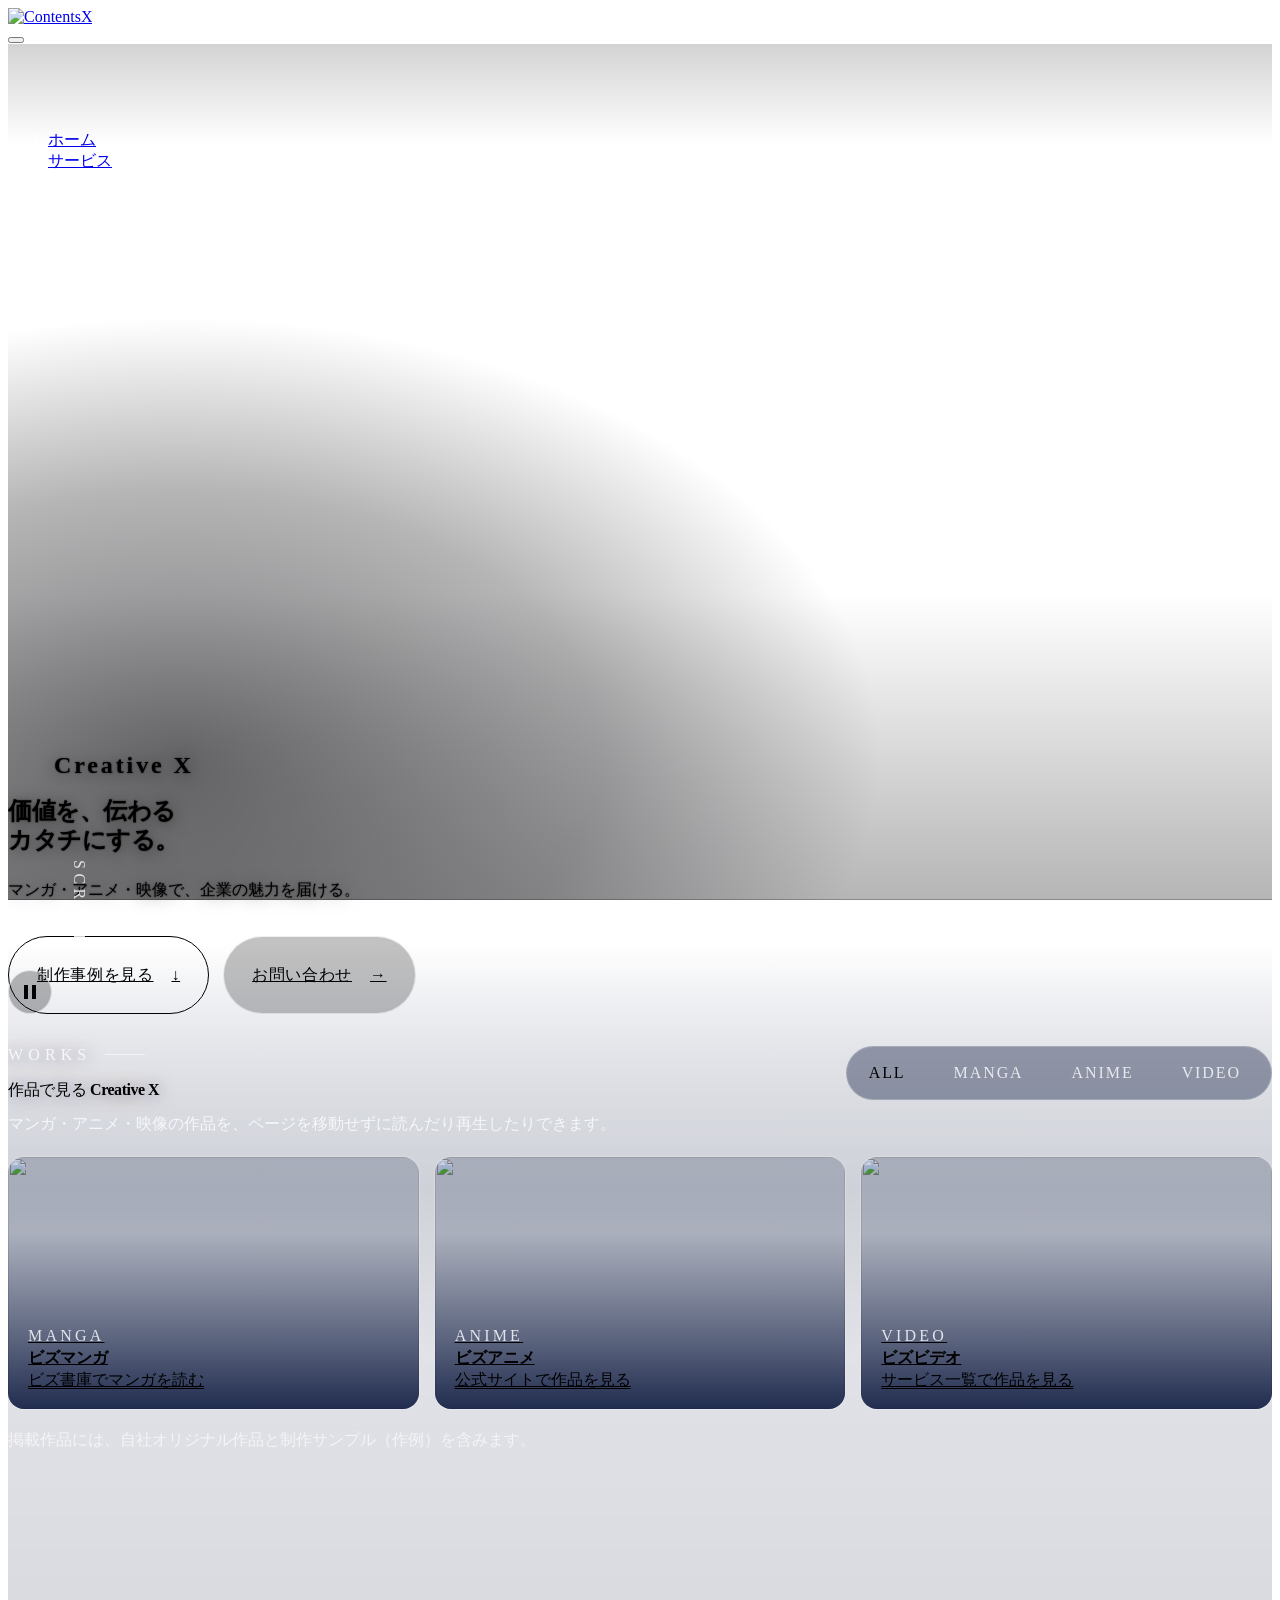
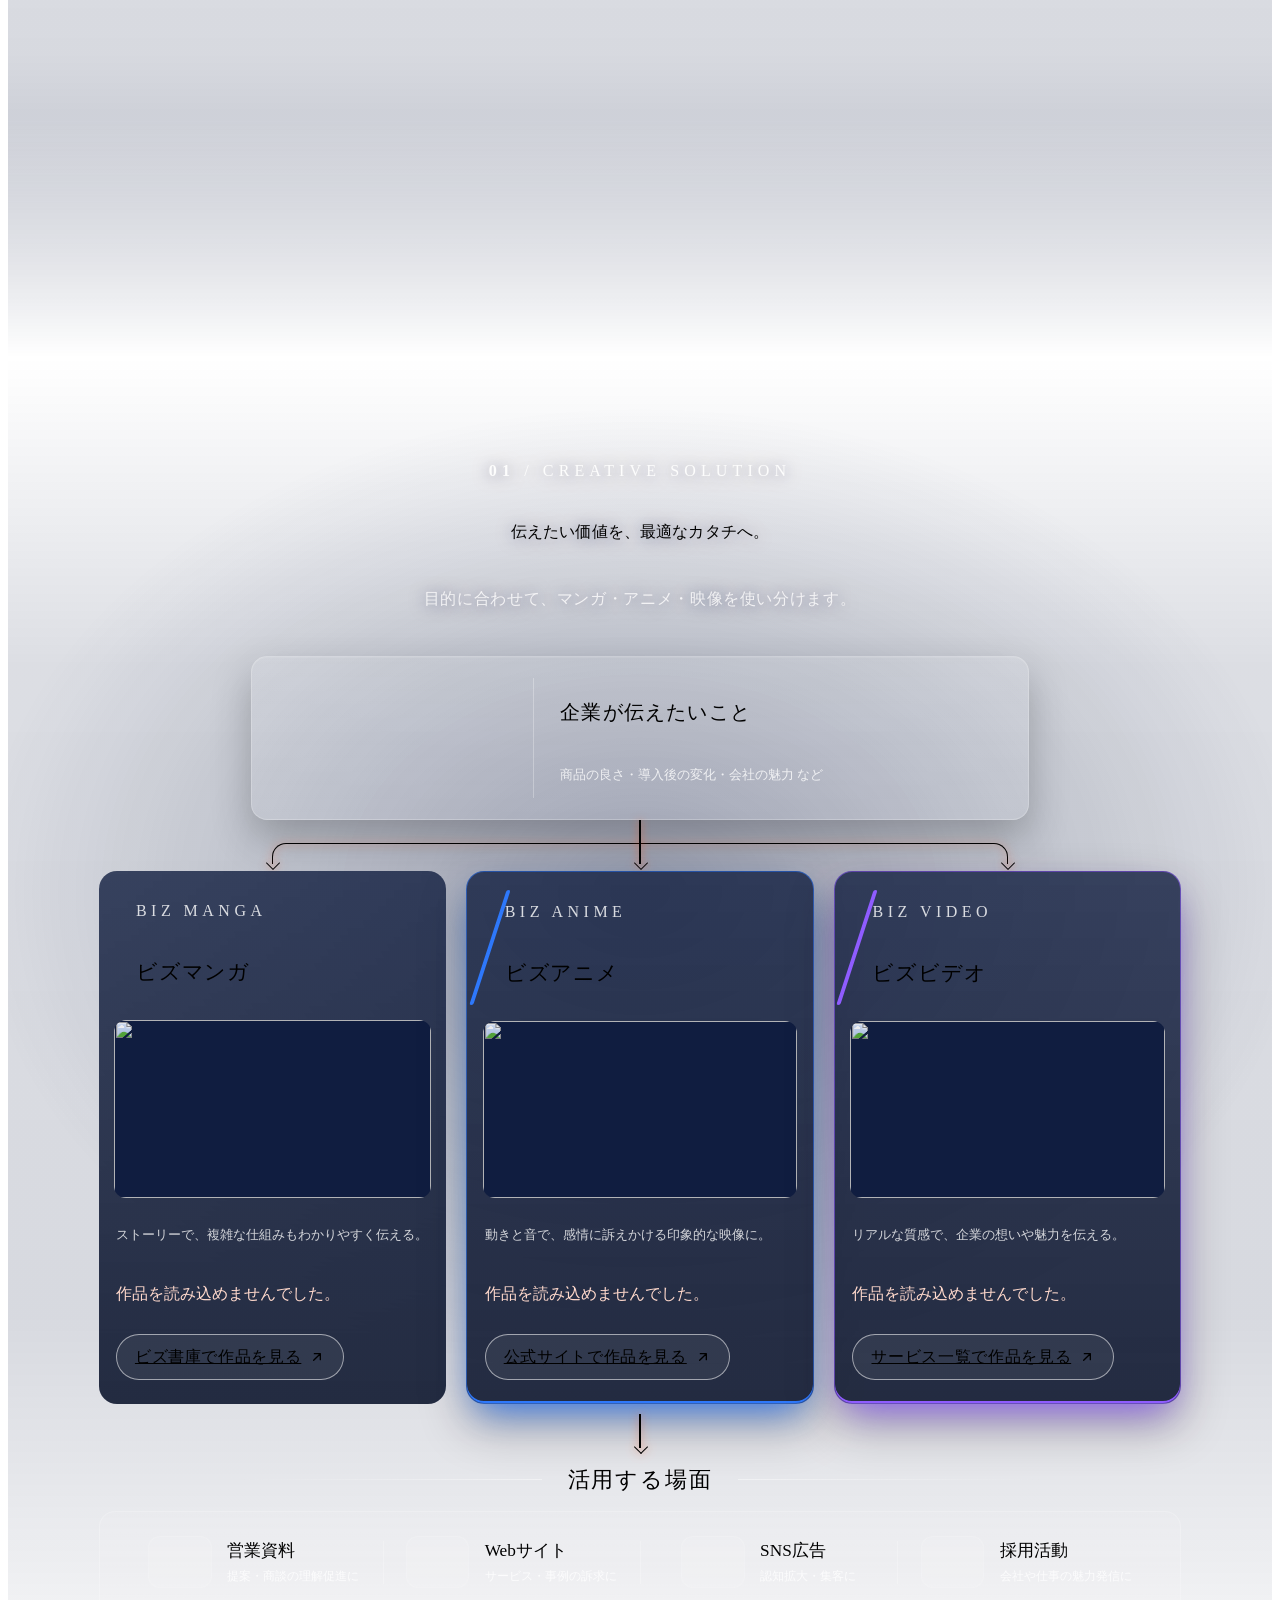
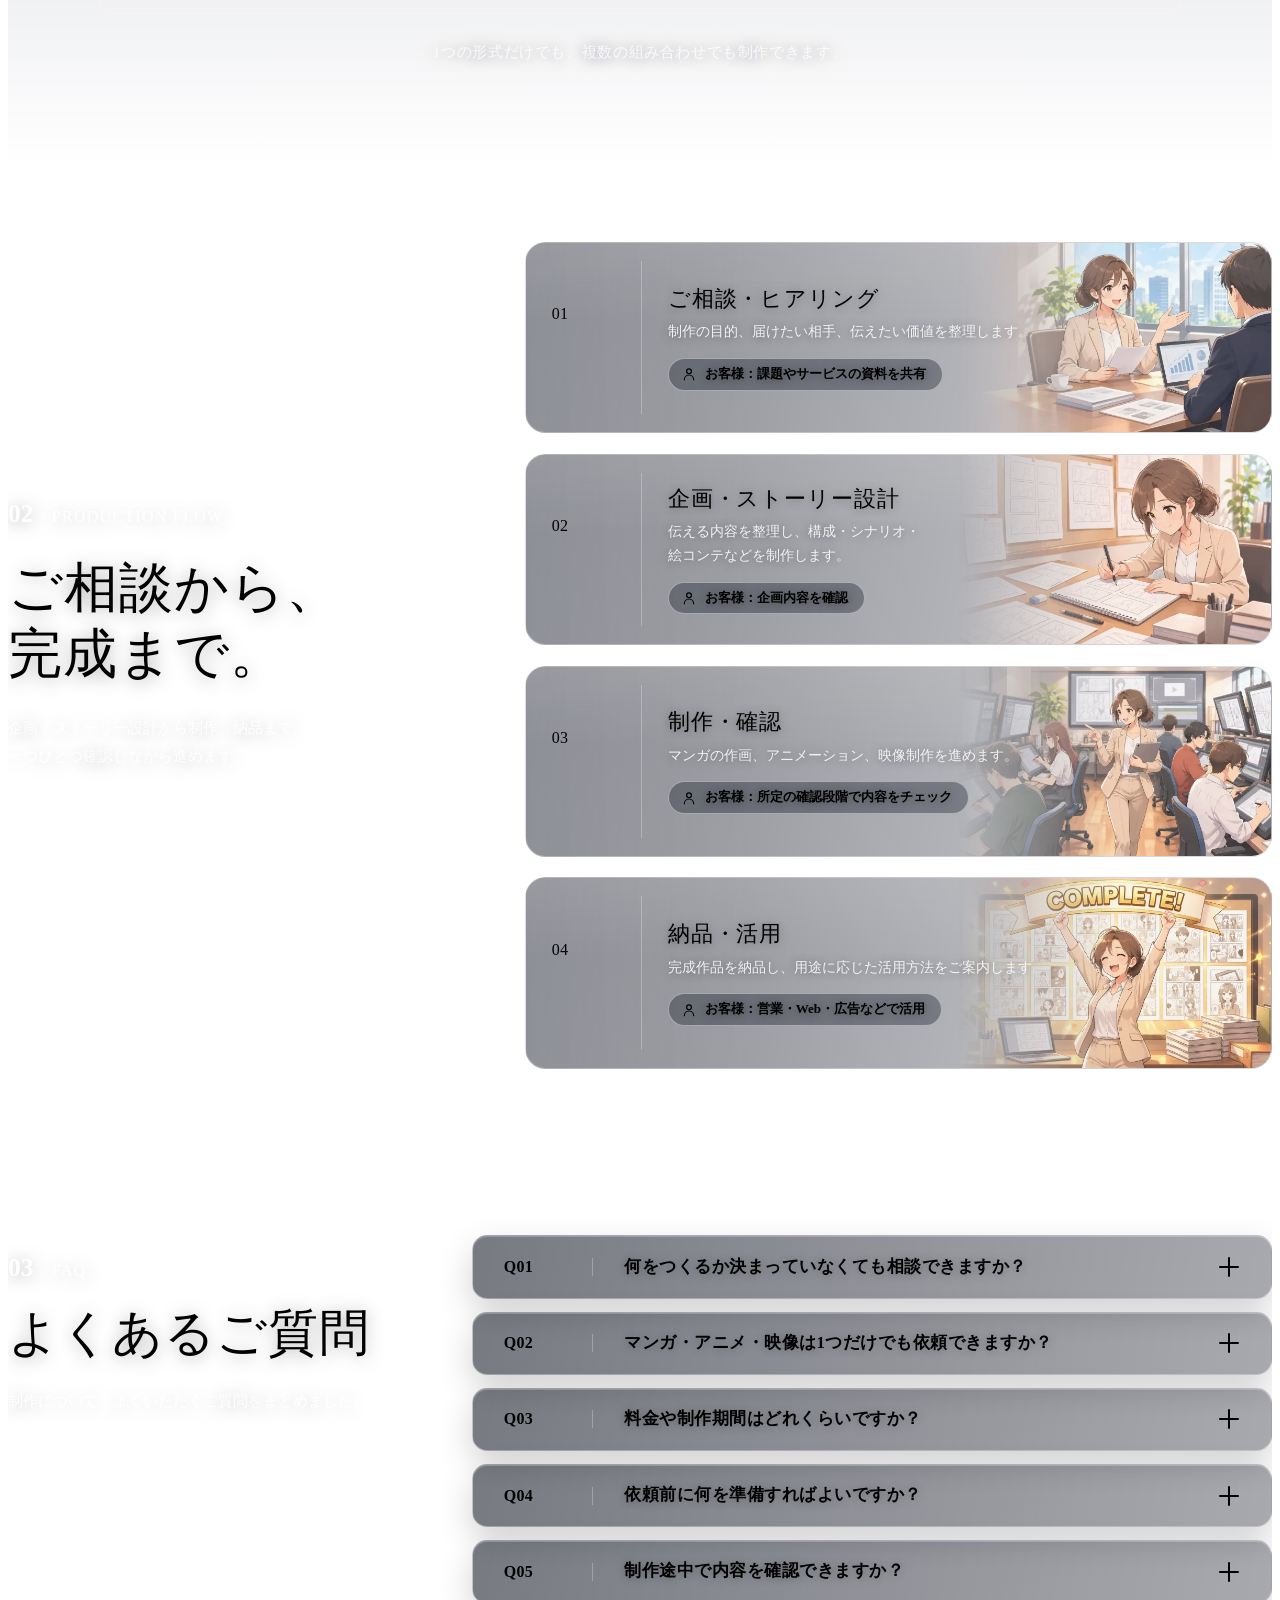
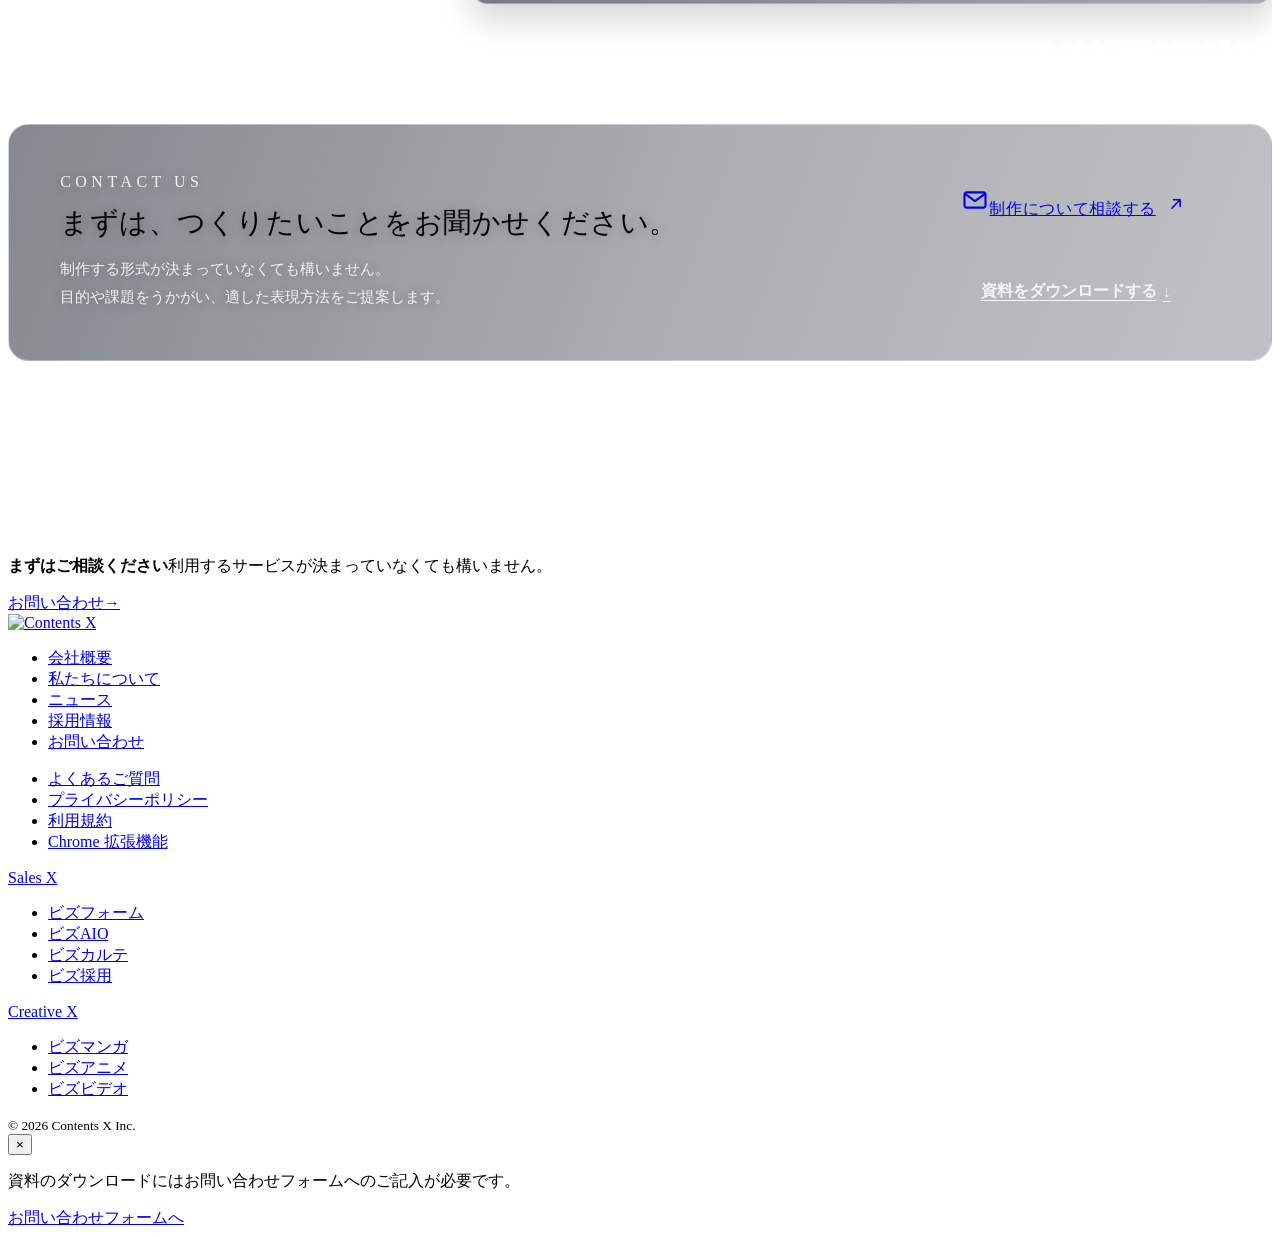
==== commit 84bd1c9e: "fix: PRODUCTION FLOW の新しい挿絵を v2 の名前にして、古い絵がキャッシュに残らないようにする Co-Authored-By: Claude Opus 5.5 <noreply@" ====
--- a/services/creative-x/index.html
+++ b/services/creative-x/index.html
@@ -193,8 +193,8 @@
   </section>
   <!-- 02 PRODUCTION FLOW (2026-11 design: heading left, four-step timeline right; one column on phones).
        No background of its own: the stage's blurred HERO picture shows through the glass cards (css/service-creative-flow.css).
-       Step pictures: material/service-2026/creative-flow/NN-name-{640,960}.webp, card-sized copies of the BizManga
-       production-flow illustrations in material/images/flow/ (replace a step by overwriting its two files). -->
+       Step pictures: material/service-2026/creative-flow/NN-name-vN-{640,960}.webp (2026-11-20: v2, the woman in the beige
+       suit). To replace a step, add files under a new vN name and change it here, so no browser or cache keeps the old picture. -->
   <section class="cxg-section cxpf" aria-labelledby="cxg-flow" data-cxg-calm>
     <div class="cxs-container cxpf-inner">
       <div class="cxpf-head">
@@ -203,10 +203,10 @@
         <p class="cxpf-lead" data-i18n-html data-ja="&lt;span&gt;企画・ストーリー設計から制作、納品まで。&lt;/span&gt;&lt;span&gt;一つひとつ確認しながら進めます。&lt;/span&gt;" data-en="&lt;span&gt;From planning and story design to production and delivery, &lt;/span&gt;&lt;span&gt;we check each step with you.&lt;/span&gt;"><span>企画・ストーリー設計から制作、納品まで。</span><span>一つひとつ確認しながら進めます。</span></p>
       </div>
       <ol class="cxpf-timeline">
-        <li class="cxpf-step"><div class="cxpf-card"><div class="cxpf-card__mark"><span class="cxpf-card__num" data-i18n-skip>01</span><svg class="cxpf-card__icon" viewBox="0 0 24 24" aria-hidden="true" focusable="false"><path d="M4.5 5h15A1.5 1.5 0 0 1 21 6.5v8.5a1.5 1.5 0 0 1-1.5 1.5H10l-4.5 3.5v-3.5h-1A1.5 1.5 0 0 1 3 15V6.5A1.5 1.5 0 0 1 4.5 5z"/><path d="M8 10.8h.01M12 10.8h.01M16 10.8h.01"/></svg></div><div class="cxpf-card__body"><h3 class="cxpf-card__title" data-ja="ご相談・ヒアリング" data-en="Consultation and hearing">ご相談・ヒアリング</h3><p class="cxpf-card__desc" data-i18n-html data-ja="制作の目的、届けたい&lt;wbr&gt;相手、伝えたい&lt;wbr&gt;価値を&lt;wbr&gt;整理します。" data-en="We sort out the purpose, the audience and the value you want to convey.">制作の目的、届けたい<wbr>相手、伝えたい<wbr>価値を<wbr>整理します。</p><p class="cxpf-card__you"><svg class="cxpf-card__you-icon" viewBox="0 0 24 24" aria-hidden="true" focusable="false"><circle cx="12" cy="8" r="3.6"/><path d="M5 20.5a7 7 0 0 1 14 0"/></svg><span><span class="cxpf-card__you-label" data-ja="お客様：" data-en="You: ">お客様：</span><span data-i18n-html data-ja="課題や&lt;wbr&gt;サービスの&lt;wbr&gt;資料を&lt;wbr&gt;共有" data-en="Share your challenges and service materials">課題や<wbr>サービスの<wbr>資料を<wbr>共有</span></span></p></div><img class="cxpf-card__img" src="/material/service-2026/creative-flow/01-hearing-960.webp" srcset="/material/service-2026/creative-flow/01-hearing-640.webp 640w, /material/service-2026/creative-flow/01-hearing-960.webp 960w" sizes="(max-width: 600px) calc(100vw - 72px), (max-width: 1100px) 46vw, 460px" width="960" height="536" alt="" loading="lazy" decoding="async"></div></li>
-        <li class="cxpf-step"><div class="cxpf-card"><div class="cxpf-card__mark"><span class="cxpf-card__num" data-i18n-skip>02</span><svg class="cxpf-card__icon" viewBox="0 0 24 24" aria-hidden="true" focusable="false"><path d="M13.5 3H6.5A1.5 1.5 0 0 0 5 4.5v15A1.5 1.5 0 0 0 6.5 21h10a1.5 1.5 0 0 0 1.5-1.5V7.5z"/><path d="M13.5 3v4.5H18"/><path d="M8.5 12h5M8.5 15.5h3"/><path d="m21 11.2-5.6 5.6-2.4.6.6-2.4 5.6-5.6a1.2 1.2 0 0 1 1.8 1.8z"/></svg></div><div class="cxpf-card__body"><h3 class="cxpf-card__title" data-ja="企画・ストーリー設計" data-en="Planning and story design">企画・ストーリー設計</h3><p class="cxpf-card__desc" data-i18n-html data-ja="伝える内容を&lt;wbr&gt;整理し、構成・シナリオ・&lt;wbr&gt;絵コンテなどを&lt;wbr&gt;制作します。" data-en="We shape the message into a structure, scenario and storyboards.">伝える内容を<wbr>整理し、構成・シナリオ・<wbr>絵コンテなどを<wbr>制作します。</p><p class="cxpf-card__you"><svg class="cxpf-card__you-icon" viewBox="0 0 24 24" aria-hidden="true" focusable="false"><circle cx="12" cy="8" r="3.6"/><path d="M5 20.5a7 7 0 0 1 14 0"/></svg><span><span class="cxpf-card__you-label" data-ja="お客様：" data-en="You: ">お客様：</span><span data-i18n-html data-ja="企画内容を&lt;wbr&gt;確認" data-en="Review the plan">企画内容を<wbr>確認</span></span></p></div><img class="cxpf-card__img" src="/material/service-2026/creative-flow/02-story-960.webp" srcset="/material/service-2026/creative-flow/02-story-640.webp 640w, /material/service-2026/creative-flow/02-story-960.webp 960w" sizes="(max-width: 600px) calc(100vw - 72px), (max-width: 1100px) 46vw, 460px" width="960" height="536" alt="" loading="lazy" decoding="async"></div></li>
-        <li class="cxpf-step"><div class="cxpf-card"><div class="cxpf-card__mark"><span class="cxpf-card__num" data-i18n-skip>03</span><svg class="cxpf-card__icon" viewBox="0 0 24 24" aria-hidden="true" focusable="false"><path d="M3.5 9.5h17v9.5a1.5 1.5 0 0 1-1.5 1.5H5a1.5 1.5 0 0 1-1.5-1.5z"/><path d="M3.4 9.5 2.9 6.5a1 1 0 0 1 .8-1.2l14.6-2.6a1 1 0 0 1 1.2.8l.5 3z"/><path d="m7.4 4.6 2.4 3.6M12.3 3.7l2.4 3.6"/><path d="m10.5 12.6 4 2.4-4 2.4z"/></svg></div><div class="cxpf-card__body"><h3 class="cxpf-card__title" data-ja="制作・確認" data-en="Production and review">制作・確認</h3><p class="cxpf-card__desc" data-i18n-html data-ja="マンガの作画、アニメーション、&lt;wbr&gt;映像制作を&lt;wbr&gt;進めます。" data-en="We draw the manga, animate and produce the video.">マンガの作画、アニメーション、<wbr>映像制作を<wbr>進めます。</p><p class="cxpf-card__you"><svg class="cxpf-card__you-icon" viewBox="0 0 24 24" aria-hidden="true" focusable="false"><circle cx="12" cy="8" r="3.6"/><path d="M5 20.5a7 7 0 0 1 14 0"/></svg><span><span class="cxpf-card__you-label" data-ja="お客様：" data-en="You: ">お客様：</span><span data-i18n-html data-ja="所定の&lt;wbr&gt;確認段階で&lt;wbr&gt;内容を&lt;wbr&gt;チェック" data-en="Check the work at the set review stages">所定の<wbr>確認段階で<wbr>内容を<wbr>チェック</span></span></p></div><img class="cxpf-card__img" src="/material/service-2026/creative-flow/03-production-960.webp" srcset="/material/service-2026/creative-flow/03-production-640.webp 640w, /material/service-2026/creative-flow/03-production-960.webp 960w" sizes="(max-width: 600px) calc(100vw - 72px), (max-width: 1100px) 46vw, 460px" width="960" height="536" alt="" loading="lazy" decoding="async"></div></li>
-        <li class="cxpf-step"><div class="cxpf-card"><div class="cxpf-card__mark"><span class="cxpf-card__num" data-i18n-skip>04</span><svg class="cxpf-card__icon" viewBox="0 0 24 24" aria-hidden="true" focusable="false"><path d="M4 11.5v8A1.5 1.5 0 0 0 5.5 21h13a1.5 1.5 0 0 0 1.5-1.5v-8"/><path d="M4 11.5h4.5l1.5 2.5h4l1.5-2.5H20"/><path d="M12 3v7.5M8.8 7.4 12 10.6l3.2-3.2"/></svg></div><div class="cxpf-card__body"><h3 class="cxpf-card__title" data-ja="納品・活用" data-en="Delivery and use">納品・活用</h3><p class="cxpf-card__desc" data-i18n-html data-ja="完成作品を&lt;wbr&gt;納品し、用途に&lt;wbr&gt;応じた&lt;wbr&gt;活用方法を&lt;wbr&gt;ご案内します。" data-en="We deliver the finished work and show how to put it to use.">完成作品を<wbr>納品し、用途に<wbr>応じた<wbr>活用方法を<wbr>ご案内します。</p><p class="cxpf-card__you"><svg class="cxpf-card__you-icon" viewBox="0 0 24 24" aria-hidden="true" focusable="false"><circle cx="12" cy="8" r="3.6"/><path d="M5 20.5a7 7 0 0 1 14 0"/></svg><span><span class="cxpf-card__you-label" data-ja="お客様：" data-en="You: ">お客様：</span><span data-i18n-html data-ja="営業・Web・&lt;wbr&gt;広告などで&lt;wbr&gt;活用" data-en="Use it in sales, on the web, in ads and more">営業・Web・<wbr>広告などで<wbr>活用</span></span></p></div><img class="cxpf-card__img" src="/material/service-2026/creative-flow/04-delivery-960.webp" srcset="/material/service-2026/creative-flow/04-delivery-640.webp 640w, /material/service-2026/creative-flow/04-delivery-960.webp 960w" sizes="(max-width: 600px) calc(100vw - 72px), (max-width: 1100px) 46vw, 460px" width="960" height="536" alt="" loading="lazy" decoding="async"></div></li>
+        <li class="cxpf-step"><div class="cxpf-card"><div class="cxpf-card__mark"><span class="cxpf-card__num" data-i18n-skip>01</span><svg class="cxpf-card__icon" viewBox="0 0 24 24" aria-hidden="true" focusable="false"><path d="M4.5 5h15A1.5 1.5 0 0 1 21 6.5v8.5a1.5 1.5 0 0 1-1.5 1.5H10l-4.5 3.5v-3.5h-1A1.5 1.5 0 0 1 3 15V6.5A1.5 1.5 0 0 1 4.5 5z"/><path d="M8 10.8h.01M12 10.8h.01M16 10.8h.01"/></svg></div><div class="cxpf-card__body"><h3 class="cxpf-card__title" data-ja="ご相談・ヒアリング" data-en="Consultation and hearing">ご相談・ヒアリング</h3><p class="cxpf-card__desc" data-i18n-html data-ja="制作の目的、届けたい&lt;wbr&gt;相手、伝えたい&lt;wbr&gt;価値を&lt;wbr&gt;整理します。" data-en="We sort out the purpose, the audience and the value you want to convey.">制作の目的、届けたい<wbr>相手、伝えたい<wbr>価値を<wbr>整理します。</p><p class="cxpf-card__you"><svg class="cxpf-card__you-icon" viewBox="0 0 24 24" aria-hidden="true" focusable="false"><circle cx="12" cy="8" r="3.6"/><path d="M5 20.5a7 7 0 0 1 14 0"/></svg><span><span class="cxpf-card__you-label" data-ja="お客様：" data-en="You: ">お客様：</span><span data-i18n-html data-ja="課題や&lt;wbr&gt;サービスの&lt;wbr&gt;資料を&lt;wbr&gt;共有" data-en="Share your challenges and service materials">課題や<wbr>サービスの<wbr>資料を<wbr>共有</span></span></p></div><img class="cxpf-card__img" src="/material/service-2026/creative-flow/01-hearing-v2-960.webp" srcset="/material/service-2026/creative-flow/01-hearing-v2-640.webp 640w, /material/service-2026/creative-flow/01-hearing-v2-960.webp 960w" sizes="(max-width: 600px) calc(100vw - 72px), (max-width: 1100px) 46vw, 460px" width="960" height="536" alt="" loading="lazy" decoding="async"></div></li>
+        <li class="cxpf-step"><div class="cxpf-card"><div class="cxpf-card__mark"><span class="cxpf-card__num" data-i18n-skip>02</span><svg class="cxpf-card__icon" viewBox="0 0 24 24" aria-hidden="true" focusable="false"><path d="M13.5 3H6.5A1.5 1.5 0 0 0 5 4.5v15A1.5 1.5 0 0 0 6.5 21h10a1.5 1.5 0 0 0 1.5-1.5V7.5z"/><path d="M13.5 3v4.5H18"/><path d="M8.5 12h5M8.5 15.5h3"/><path d="m21 11.2-5.6 5.6-2.4.6.6-2.4 5.6-5.6a1.2 1.2 0 0 1 1.8 1.8z"/></svg></div><div class="cxpf-card__body"><h3 class="cxpf-card__title" data-ja="企画・ストーリー設計" data-en="Planning and story design">企画・ストーリー設計</h3><p class="cxpf-card__desc" data-i18n-html data-ja="伝える内容を&lt;wbr&gt;整理し、構成・シナリオ・&lt;wbr&gt;絵コンテなどを&lt;wbr&gt;制作します。" data-en="We shape the message into a structure, scenario and storyboards.">伝える内容を<wbr>整理し、構成・シナリオ・<wbr>絵コンテなどを<wbr>制作します。</p><p class="cxpf-card__you"><svg class="cxpf-card__you-icon" viewBox="0 0 24 24" aria-hidden="true" focusable="false"><circle cx="12" cy="8" r="3.6"/><path d="M5 20.5a7 7 0 0 1 14 0"/></svg><span><span class="cxpf-card__you-label" data-ja="お客様：" data-en="You: ">お客様：</span><span data-i18n-html data-ja="企画内容を&lt;wbr&gt;確認" data-en="Review the plan">企画内容を<wbr>確認</span></span></p></div><img class="cxpf-card__img" src="/material/service-2026/creative-flow/02-story-v2-960.webp" srcset="/material/service-2026/creative-flow/02-story-v2-640.webp 640w, /material/service-2026/creative-flow/02-story-v2-960.webp 960w" sizes="(max-width: 600px) calc(100vw - 72px), (max-width: 1100px) 46vw, 460px" width="960" height="536" alt="" loading="lazy" decoding="async"></div></li>
+        <li class="cxpf-step"><div class="cxpf-card"><div class="cxpf-card__mark"><span class="cxpf-card__num" data-i18n-skip>03</span><svg class="cxpf-card__icon" viewBox="0 0 24 24" aria-hidden="true" focusable="false"><path d="M3.5 9.5h17v9.5a1.5 1.5 0 0 1-1.5 1.5H5a1.5 1.5 0 0 1-1.5-1.5z"/><path d="M3.4 9.5 2.9 6.5a1 1 0 0 1 .8-1.2l14.6-2.6a1 1 0 0 1 1.2.8l.5 3z"/><path d="m7.4 4.6 2.4 3.6M12.3 3.7l2.4 3.6"/><path d="m10.5 12.6 4 2.4-4 2.4z"/></svg></div><div class="cxpf-card__body"><h3 class="cxpf-card__title" data-ja="制作・確認" data-en="Production and review">制作・確認</h3><p class="cxpf-card__desc" data-i18n-html data-ja="マンガの作画、アニメーション、&lt;wbr&gt;映像制作を&lt;wbr&gt;進めます。" data-en="We draw the manga, animate and produce the video.">マンガの作画、アニメーション、<wbr>映像制作を<wbr>進めます。</p><p class="cxpf-card__you"><svg class="cxpf-card__you-icon" viewBox="0 0 24 24" aria-hidden="true" focusable="false"><circle cx="12" cy="8" r="3.6"/><path d="M5 20.5a7 7 0 0 1 14 0"/></svg><span><span class="cxpf-card__you-label" data-ja="お客様：" data-en="You: ">お客様：</span><span data-i18n-html data-ja="所定の&lt;wbr&gt;確認段階で&lt;wbr&gt;内容を&lt;wbr&gt;チェック" data-en="Check the work at the set review stages">所定の<wbr>確認段階で<wbr>内容を<wbr>チェック</span></span></p></div><img class="cxpf-card__img" src="/material/service-2026/creative-flow/03-production-v2-960.webp" srcset="/material/service-2026/creative-flow/03-production-v2-640.webp 640w, /material/service-2026/creative-flow/03-production-v2-960.webp 960w" sizes="(max-width: 600px) calc(100vw - 72px), (max-width: 1100px) 46vw, 460px" width="960" height="536" alt="" loading="lazy" decoding="async"></div></li>
+        <li class="cxpf-step"><div class="cxpf-card"><div class="cxpf-card__mark"><span class="cxpf-card__num" data-i18n-skip>04</span><svg class="cxpf-card__icon" viewBox="0 0 24 24" aria-hidden="true" focusable="false"><path d="M4 11.5v8A1.5 1.5 0 0 0 5.5 21h13a1.5 1.5 0 0 0 1.5-1.5v-8"/><path d="M4 11.5h4.5l1.5 2.5h4l1.5-2.5H20"/><path d="M12 3v7.5M8.8 7.4 12 10.6l3.2-3.2"/></svg></div><div class="cxpf-card__body"><h3 class="cxpf-card__title" data-ja="納品・活用" data-en="Delivery and use">納品・活用</h3><p class="cxpf-card__desc" data-i18n-html data-ja="完成作品を&lt;wbr&gt;納品し、用途に&lt;wbr&gt;応じた&lt;wbr&gt;活用方法を&lt;wbr&gt;ご案内します。" data-en="We deliver the finished work and show how to put it to use.">完成作品を<wbr>納品し、用途に<wbr>応じた<wbr>活用方法を<wbr>ご案内します。</p><p class="cxpf-card__you"><svg class="cxpf-card__you-icon" viewBox="0 0 24 24" aria-hidden="true" focusable="false"><circle cx="12" cy="8" r="3.6"/><path d="M5 20.5a7 7 0 0 1 14 0"/></svg><span><span class="cxpf-card__you-label" data-ja="お客様：" data-en="You: ">お客様：</span><span data-i18n-html data-ja="営業・Web・&lt;wbr&gt;広告などで&lt;wbr&gt;活用" data-en="Use it in sales, on the web, in ads and more">営業・Web・<wbr>広告などで<wbr>活用</span></span></p></div><img class="cxpf-card__img" src="/material/service-2026/creative-flow/04-delivery-v2-960.webp" srcset="/material/service-2026/creative-flow/04-delivery-v2-640.webp 640w, /material/service-2026/creative-flow/04-delivery-v2-960.webp 960w" sizes="(max-width: 600px) calc(100vw - 72px), (max-width: 1100px) 46vw, 460px" width="960" height="536" alt="" loading="lazy" decoding="async"></div></li>
       </ol>
     </div>
   </section>
@@ -307,9 +307,9 @@
 <script src="/js/nav.js" defer></script>
 <script src="/js/tracking.js" defer></script>
 <script src="/js/dl-modal.js" defer></script>
+<script src="/js/wp-config.js" defer></script>
 <script src="/js/service-media.js" defer></script>
 <script src="/js/sitewide-motion.js" defer></script>
-<script src="/js/wp-config.js" defer></script>
 <script src="/js/cx-dom.js" defer></script>
 <script src="/js/cx-manga-reader.js" defer></script>
 <script src="/js/cx-video-player.js" defer></script>
--- a/css/cx-works.css
+++ b/css/cx-works.css
@@ -1,5 +1,6 @@
 /* cxWorks viewer dialog (js/cx-works.js): the one work viewer of the Creative X landing (WORKS and
-   01 CREATIVE SOLUTION). Shared: dark backdrop, kind + title, close button, fade and rise in / fade out,
+   01 CREATIVE SOLUTION). Shared: a room behind the work (a picture per format, below), kind + title, close
+   button, fade and rise in / fade out,
    the loading and error texts of the reader and player, no page scroll behind.
    The view differs by format:
      MANGA          an open book floating on the backdrop (css/cx-manga-book.css)
@@ -10,10 +11,16 @@
    The reader (.cxmr) and the player (.cxvp) keep their styles from home-creative-x.css; this file sizes
    them through the variables they read: --cxcx-manga-h (page height), --cxcx-view-h (video height). */
 html.cxwv-lock { overflow:hidden; scrollbar-gutter:stable; }
-.cxwv { position:fixed; inset:0; z-index:10050; display:grid; place-items:center; padding:clamp(12px,3vw,40px); background:rgba(6,13,36,.95); color:var(--cx-color-white); opacity:0; overscroll-behavior:contain; transition:opacity .2s ease; }
+.cxwv { --cxwv-room:none; position:fixed; inset:0; z-index:10050; display:grid; place-items:center; padding:clamp(12px,3vw,40px); color:var(--cx-color-white); opacity:0; overscroll-behavior:contain; transition:opacity .2s ease;
+  background:linear-gradient(180deg,rgba(6,13,36,.62) 0,rgba(6,13,36,.14) 24%,rgba(6,13,36,.1) 70%,rgba(6,13,36,.5) 100%),var(--cxwv-room) var(--cxwv-room-x,center) center / cover no-repeat,#060d24; }
 .cxwv[hidden] { display:none; }
-/* The page behind stays as a dim, soft shape only (the dialog is static, so the blur is drawn once). */
-@supports (backdrop-filter:blur(1px)) { .cxwv { backdrop-filter:blur(6px); } }
+/* The room behind the work (2026-11-20): a manga studio for manga, an editing room for anime / video
+   (material/service-2026/creative-viewer/, 1672px wide; 960px on phones). The pictures keep their middle
+   empty for the book or the phone; the shade above keeps the kind and title readable over the window light.
+   The dialog is opaque, so the page behind is not drawn and needs no blur. Until the picture arrives, the
+   navy under it shows. */
+.cxwv[data-kind="manga"] { --cxwv-room:url("/material/service-2026/creative-viewer/manga-backdrop-1672.webp"); }
+.cxwv:is([data-kind="anime"],[data-kind="video"]) { --cxwv-room:url("/material/service-2026/creative-viewer/video-backdrop-1672.webp"); }
 .cxwv.is-open { opacity:1; }
 .cxwv.is-closing { opacity:0; pointer-events:none; }
 .cxwv-panel { z-index:1; --cxcx-view-h:min(56.25cqw,calc(100svh - 170px)); --cxcx-manga-h:calc(100svh - 170px); position:relative; display:flex; flex-direction:column; width:min(1320px,100%); max-height:100%; transform:translateY(14px) scale(.98); transition:transform .35s var(--cx-motion-ease); }
@@ -65,7 +72,10 @@
 
 /* Phones: no phone inside the phone. The frame thins to a bezel and the screen becomes 16:9, edge to edge. */
 @media (max-width:768px) {
-  .cxwv { padding:0; background:#060d24; }
+  .cxwv { padding:0; }
+  /* Portrait screens see a slice of the picture: the side with the desk, the storyboards / the monitor. */
+  .cxwv[data-kind="manga"] { --cxwv-room:url("/material/service-2026/creative-viewer/manga-backdrop-960.webp"); --cxwv-room-x:22%; }
+  .cxwv:is([data-kind="anime"],[data-kind="video"]) { --cxwv-room:url("/material/service-2026/creative-viewer/video-backdrop-960.webp"); --cxwv-room-x:12%; }
   .cxwv-panel,.cxwv:is([data-kind="anime"],[data-kind="video"]) .cxwv-panel { --cxcx-view-h:56.25cqw; --cxcx-manga-h:min(141cqw,calc(100svh - 210px)); width:100%; height:100%; max-height:none; padding:12px 12px max(12px,env(safe-area-inset-bottom)); overflow-y:auto; }
   .cxwv-body { display:flex; flex:1 0 auto; flex-direction:column; justify-content:center; }
   .cxwv:is([data-kind="anime"],[data-kind="video"]) { --cxwv-bezel:7px; --cxwv-w:calc(100vw - 24px); --cxwv-screen-h:calc((var(--cxwv-w) - 2 * var(--cxwv-bezel)) * 9 / 16); }
